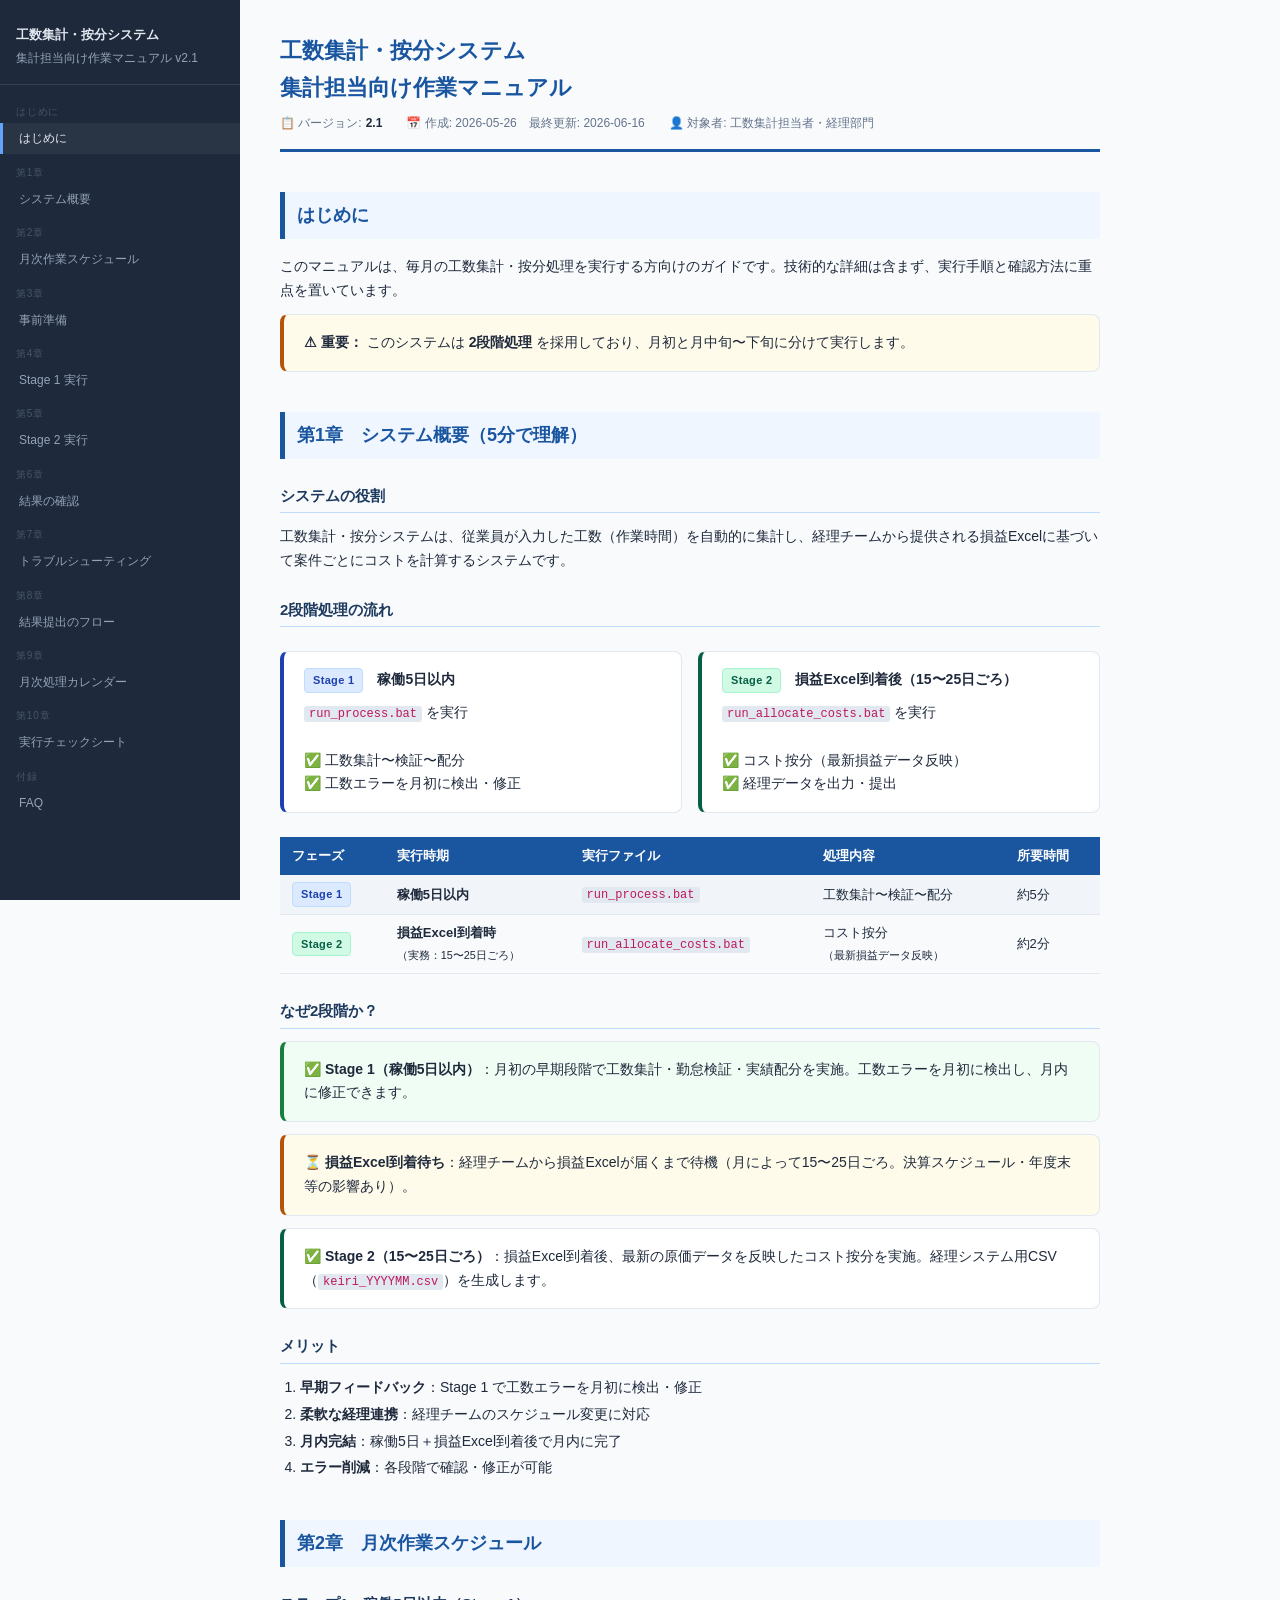
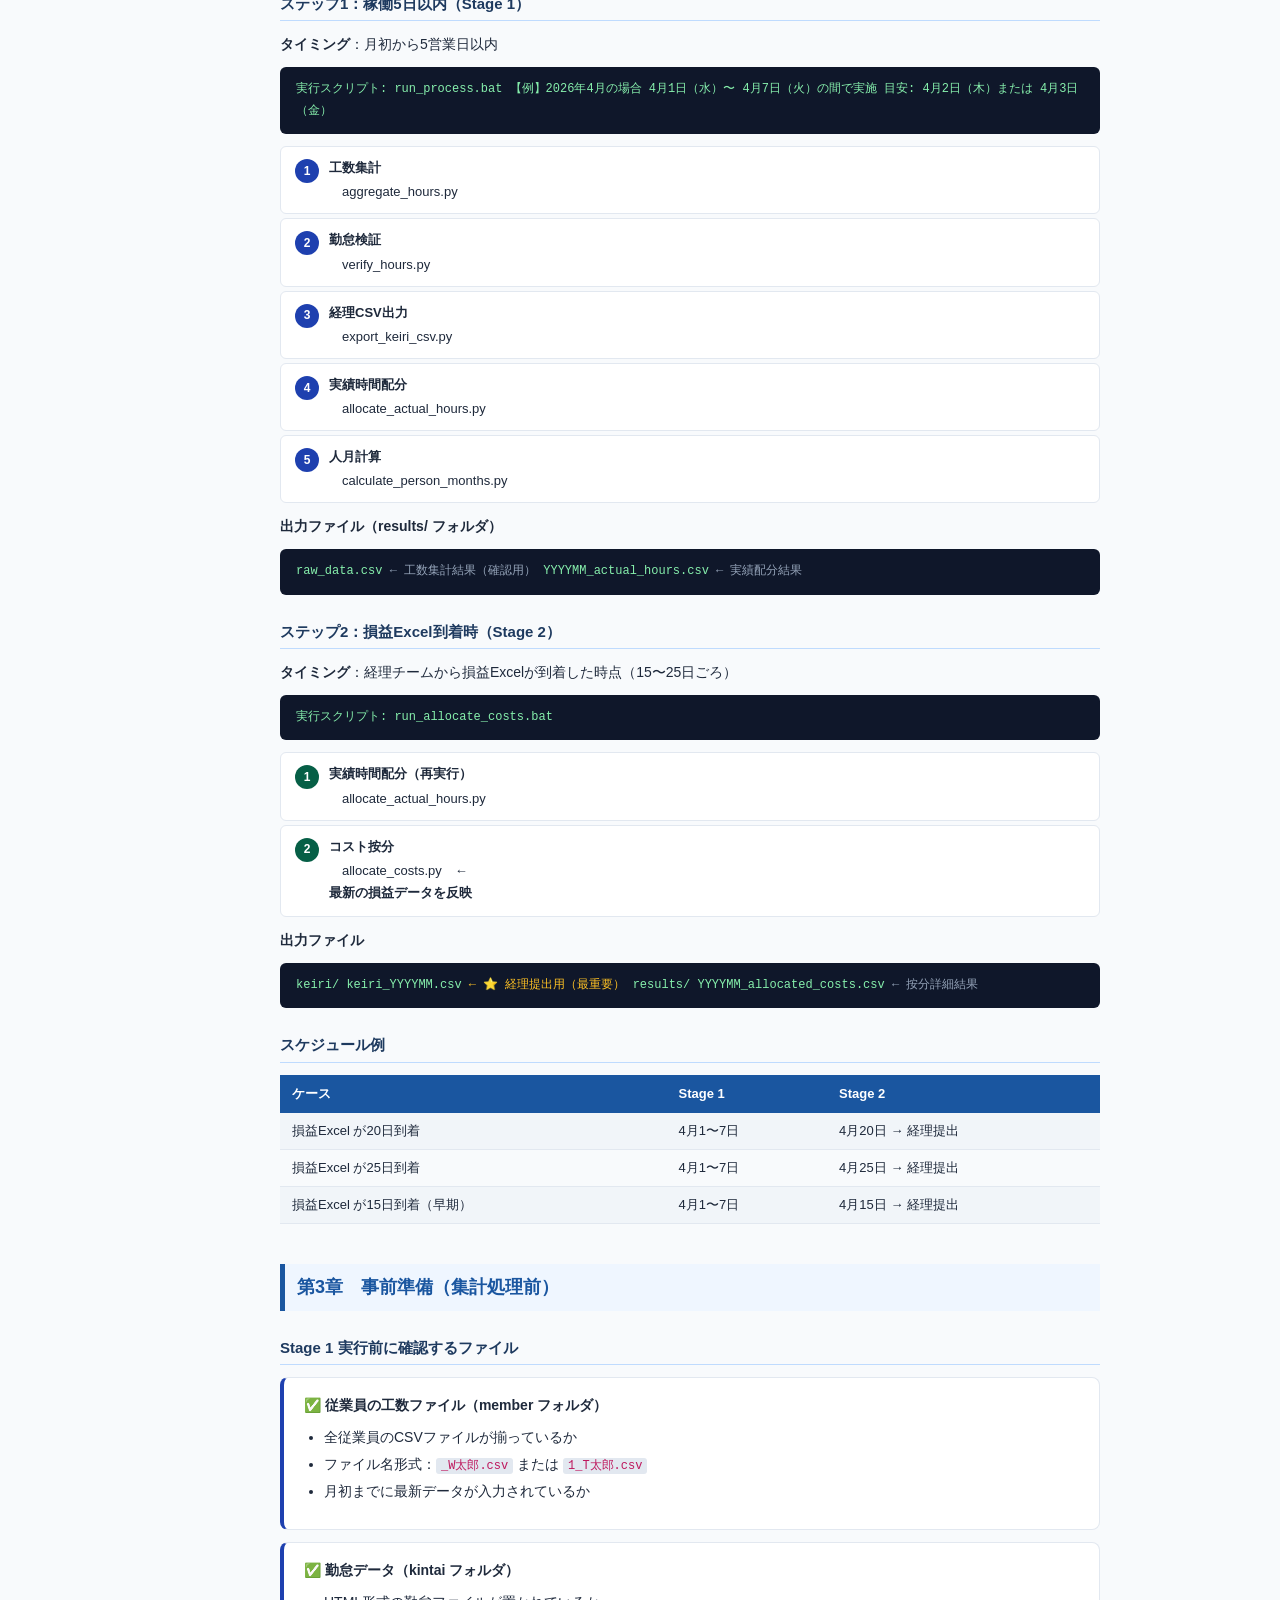
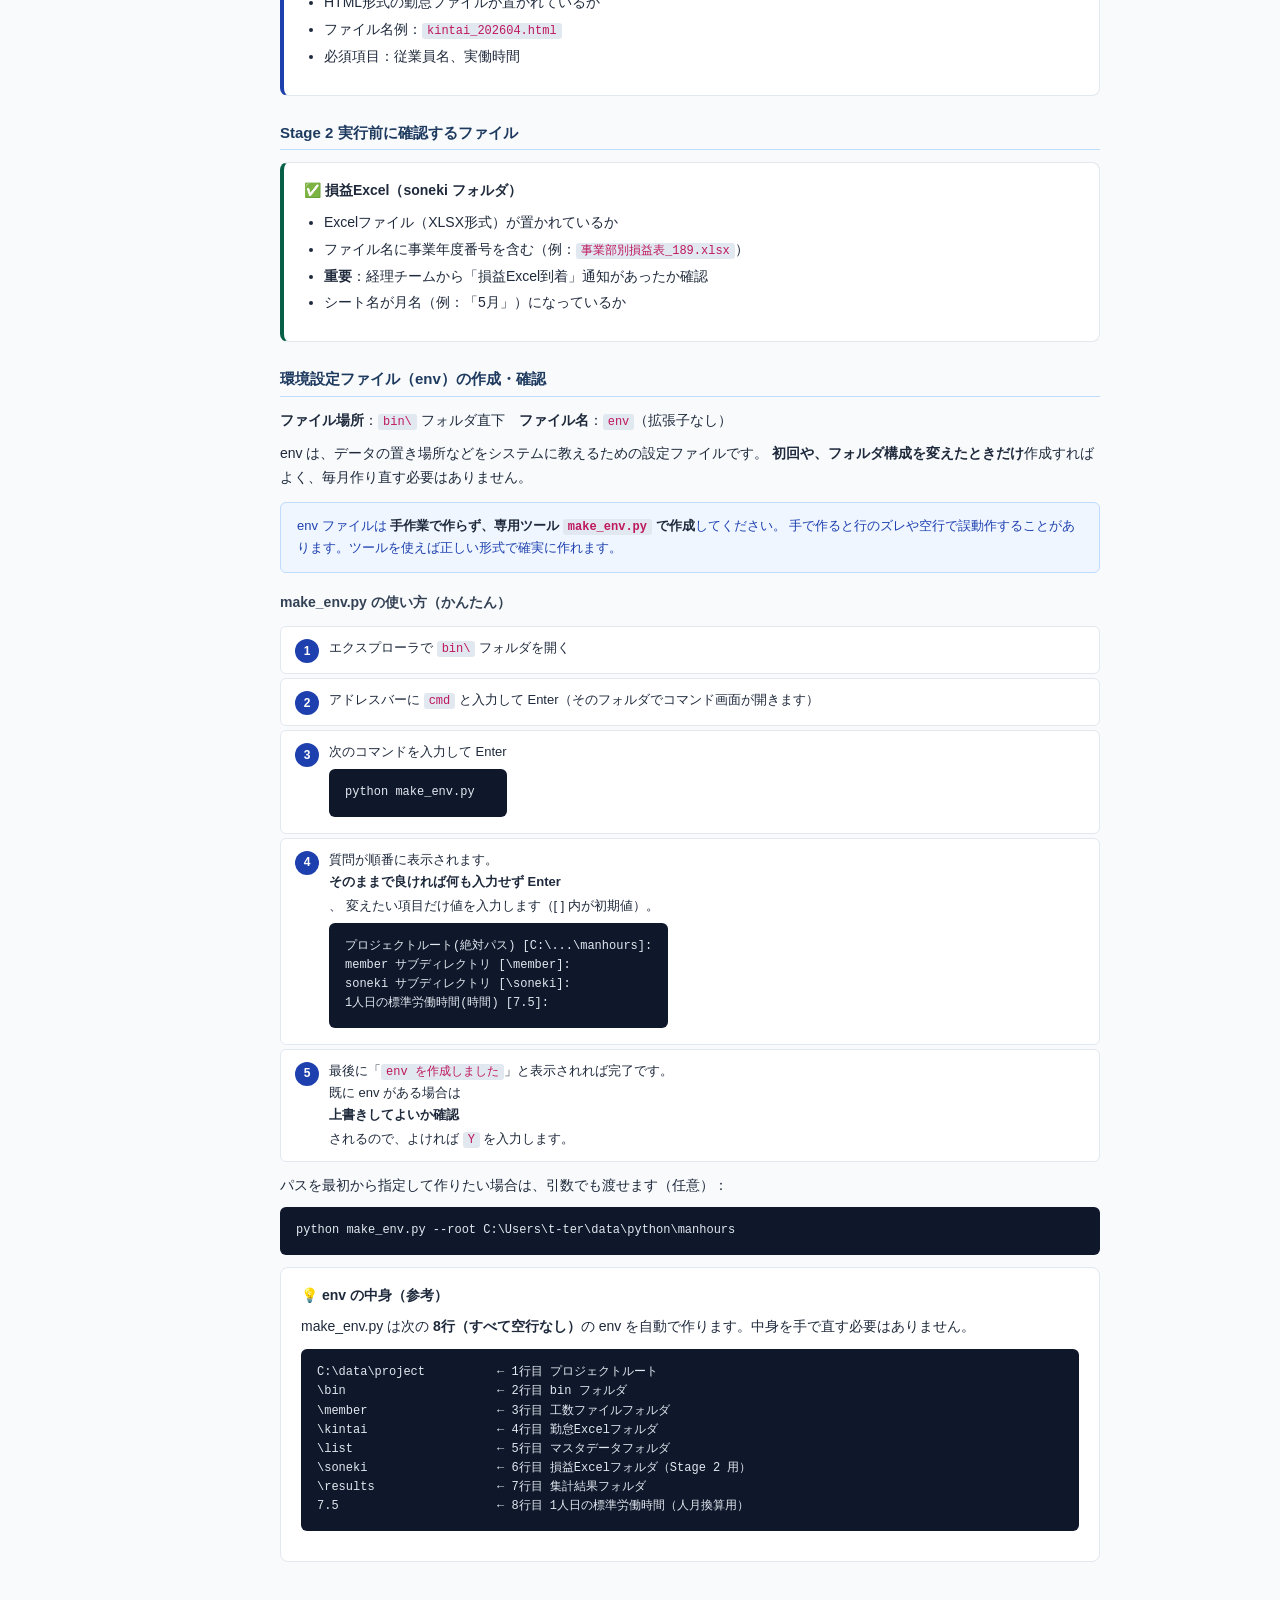
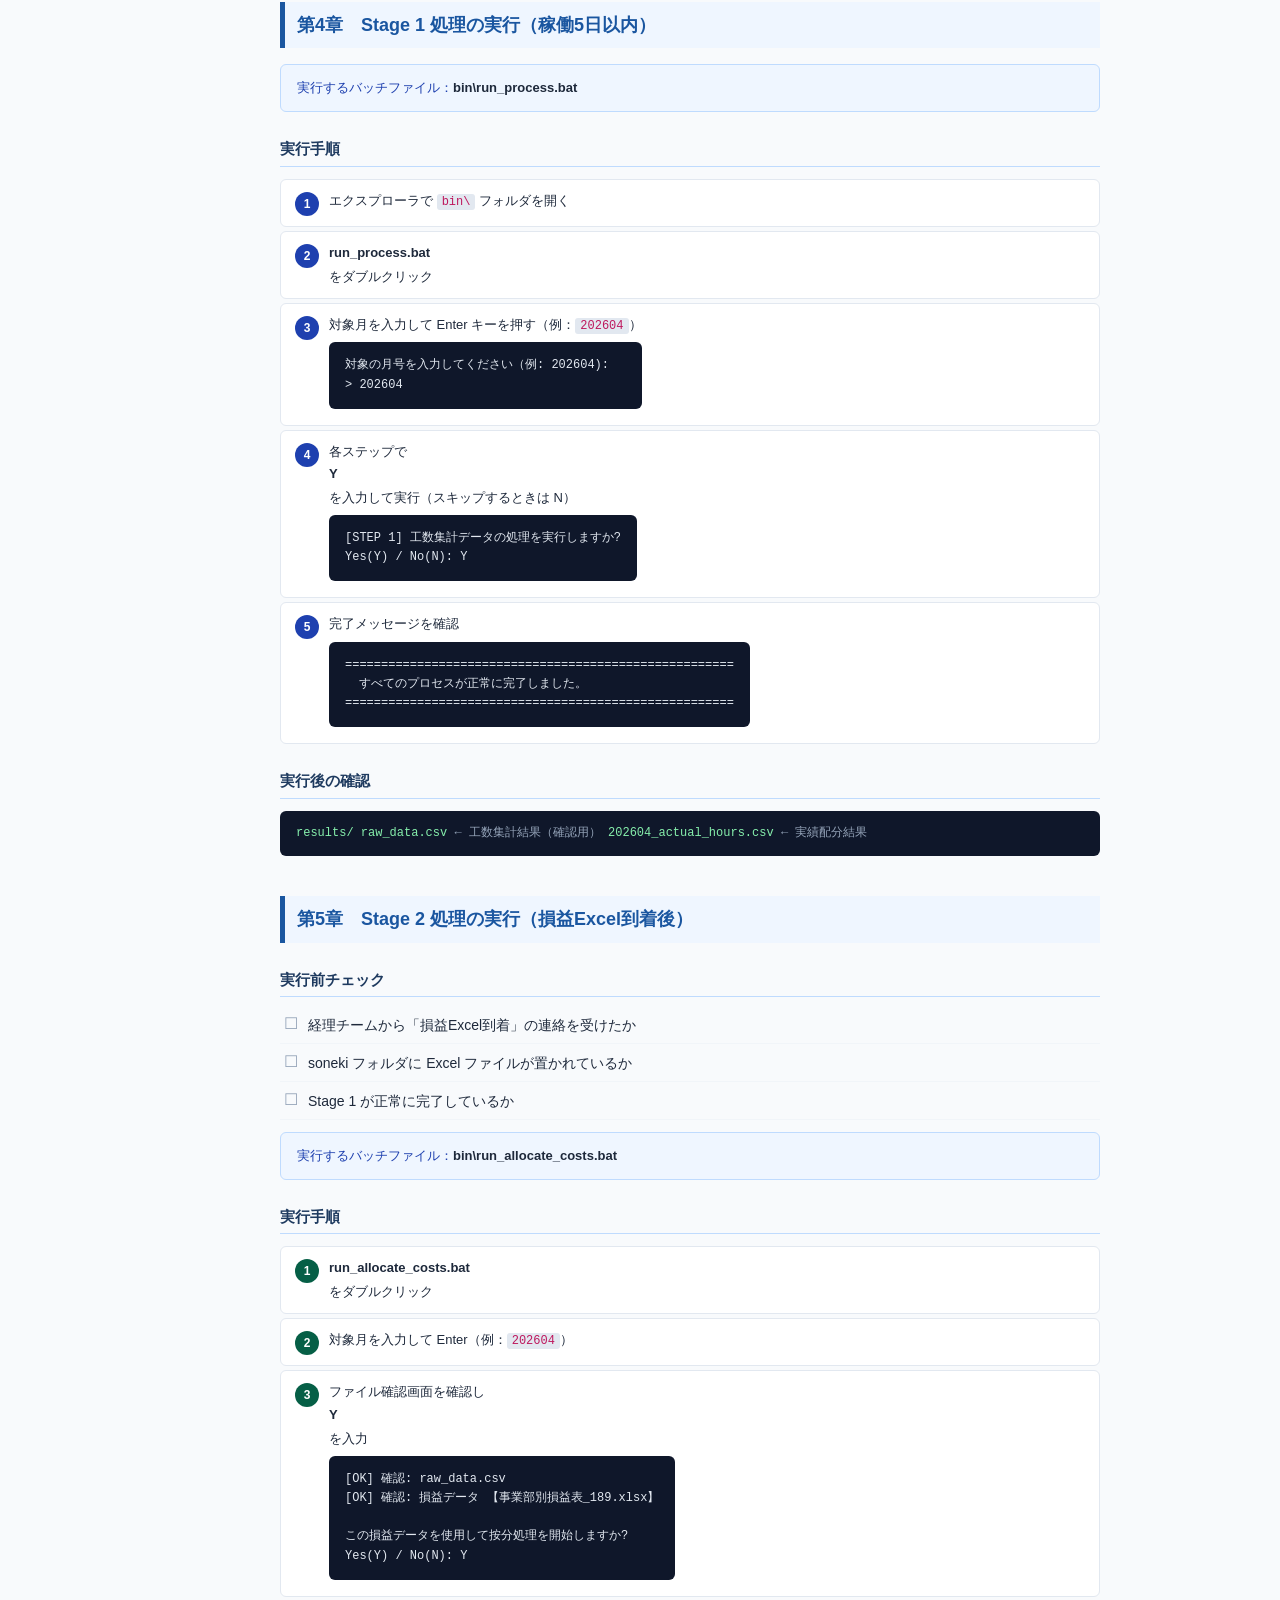
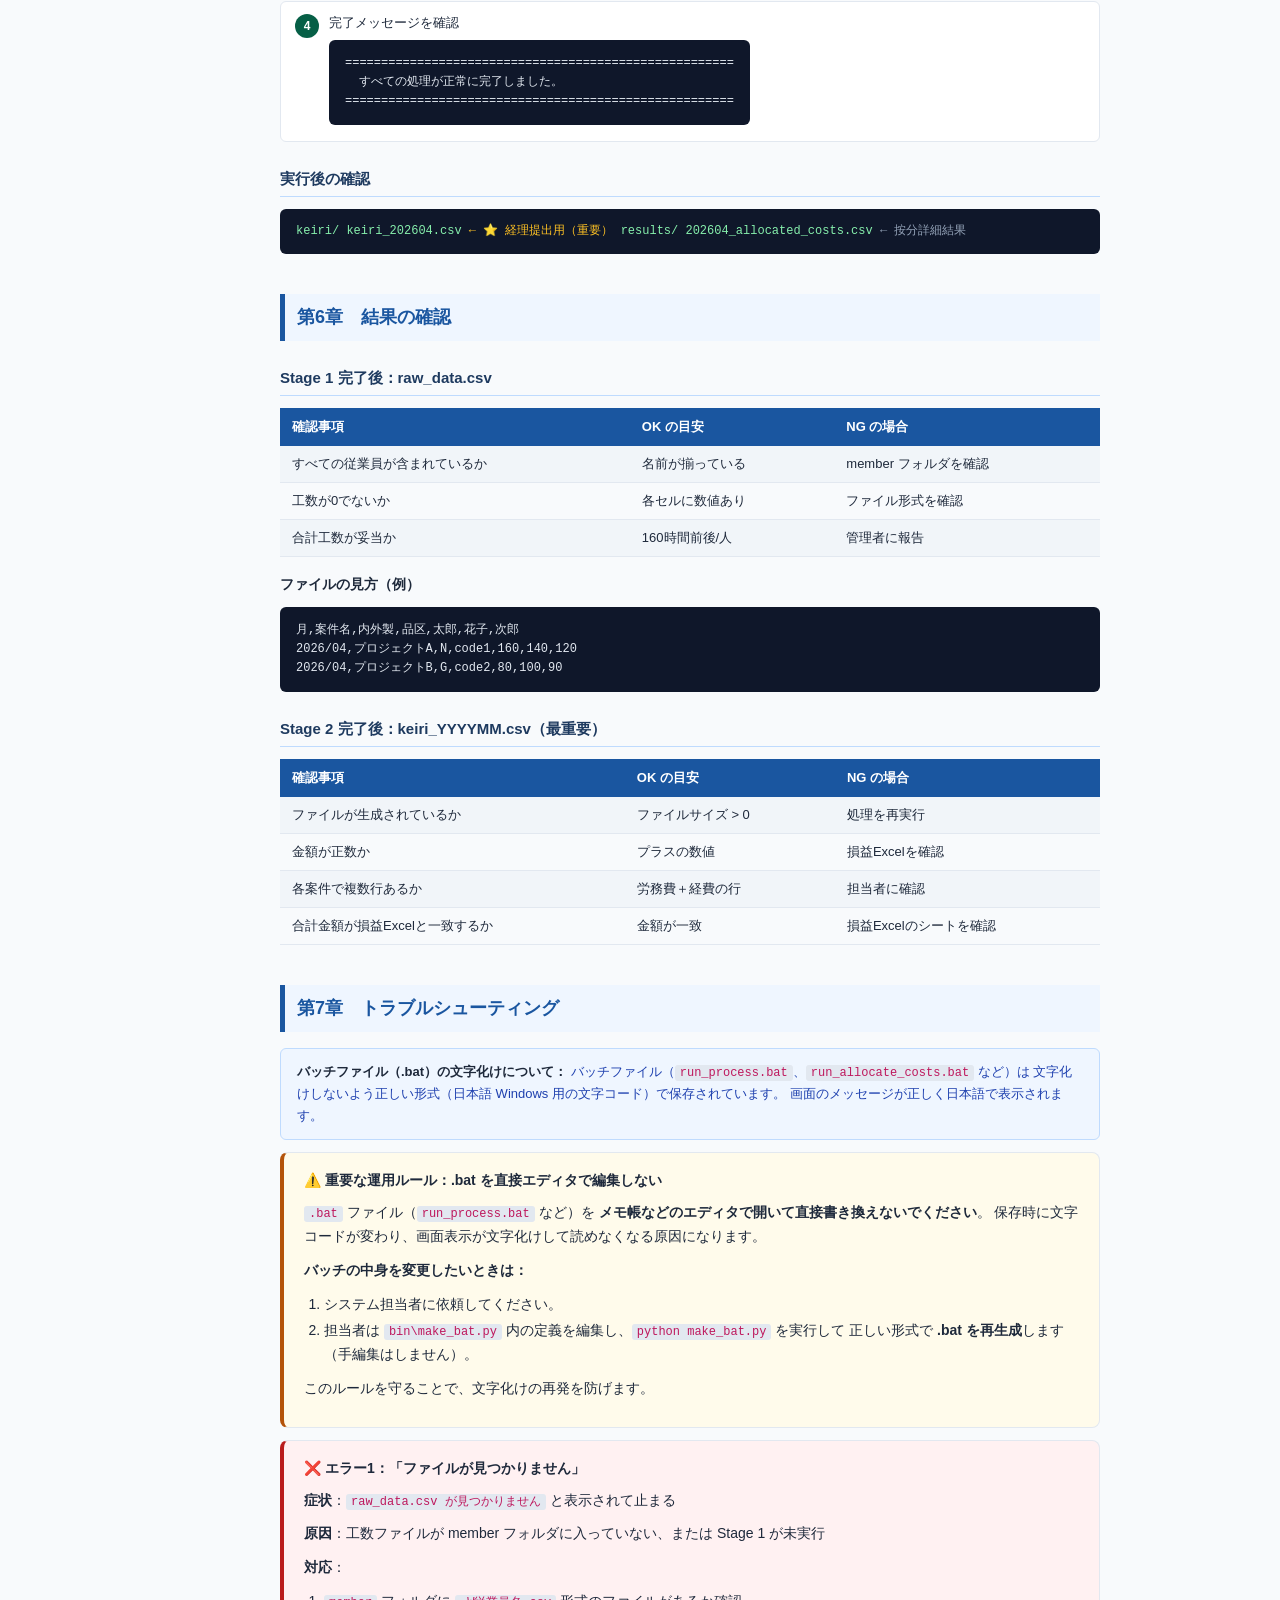
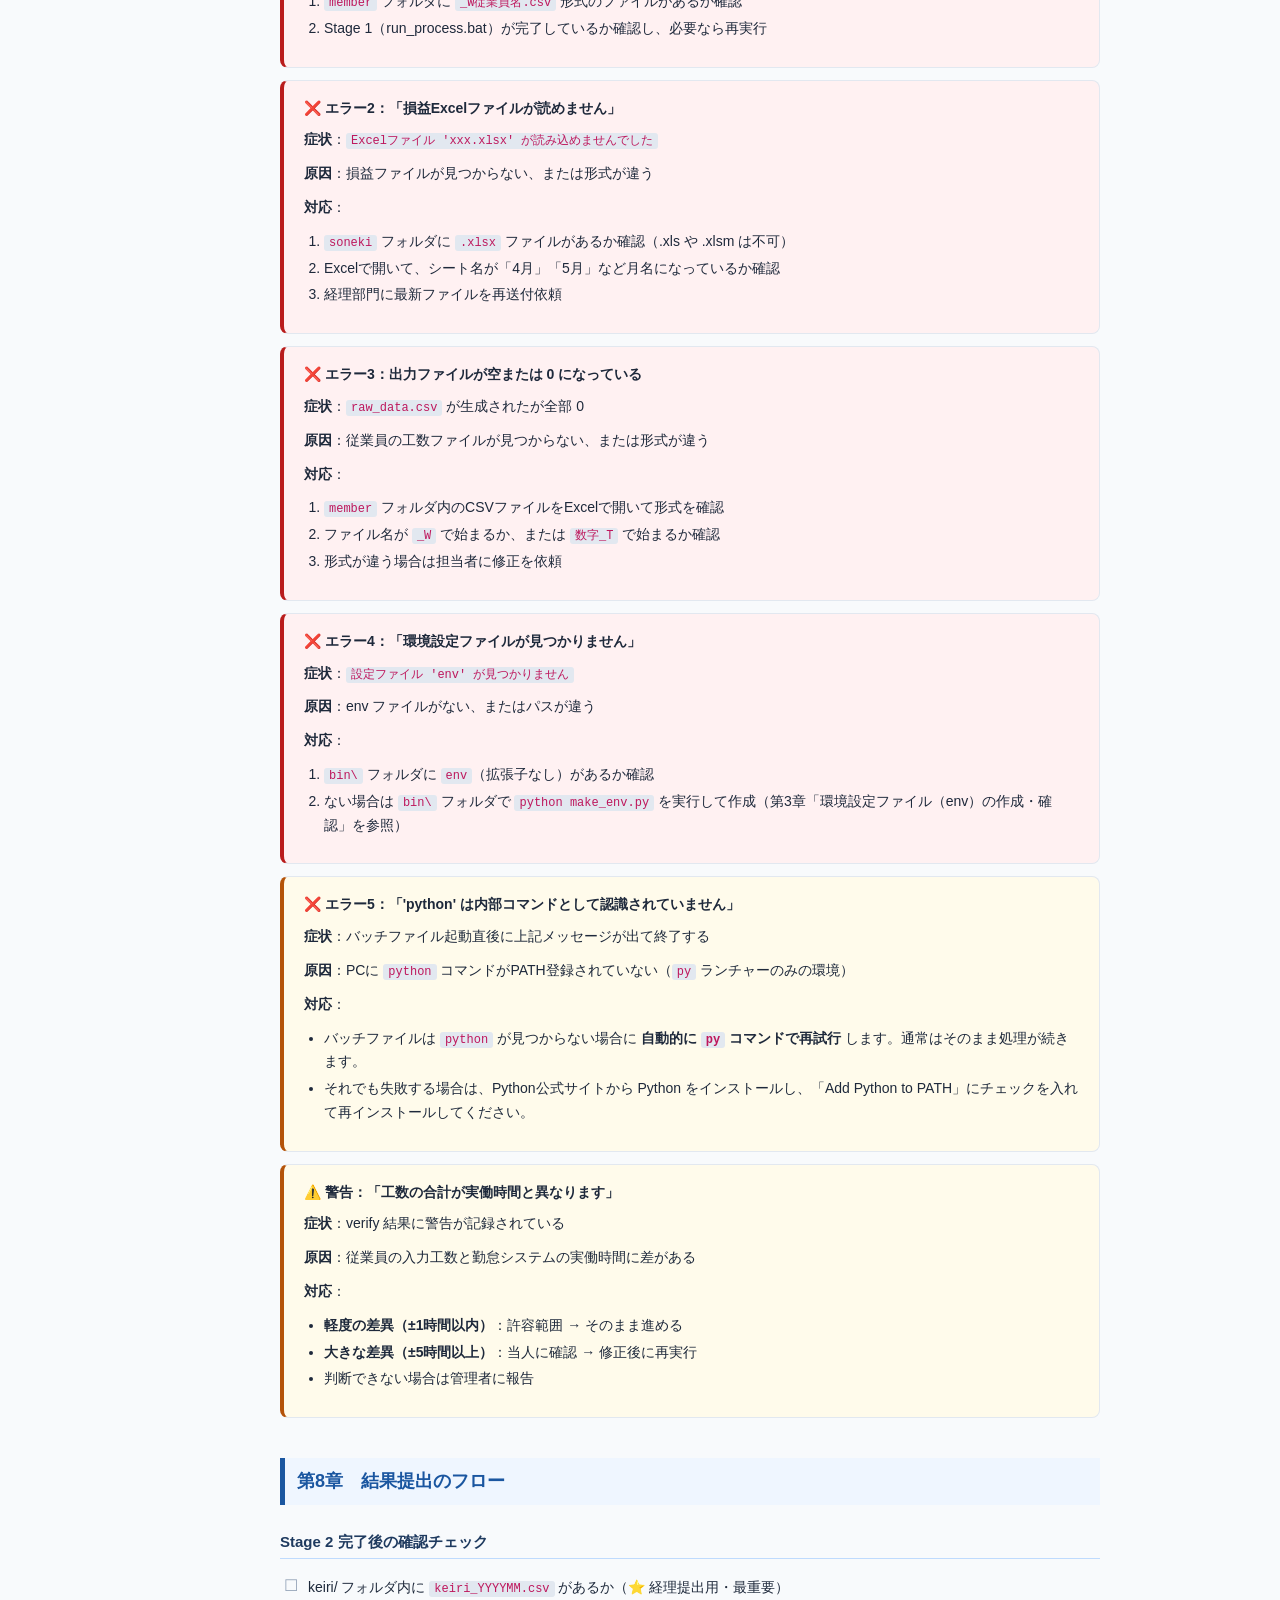
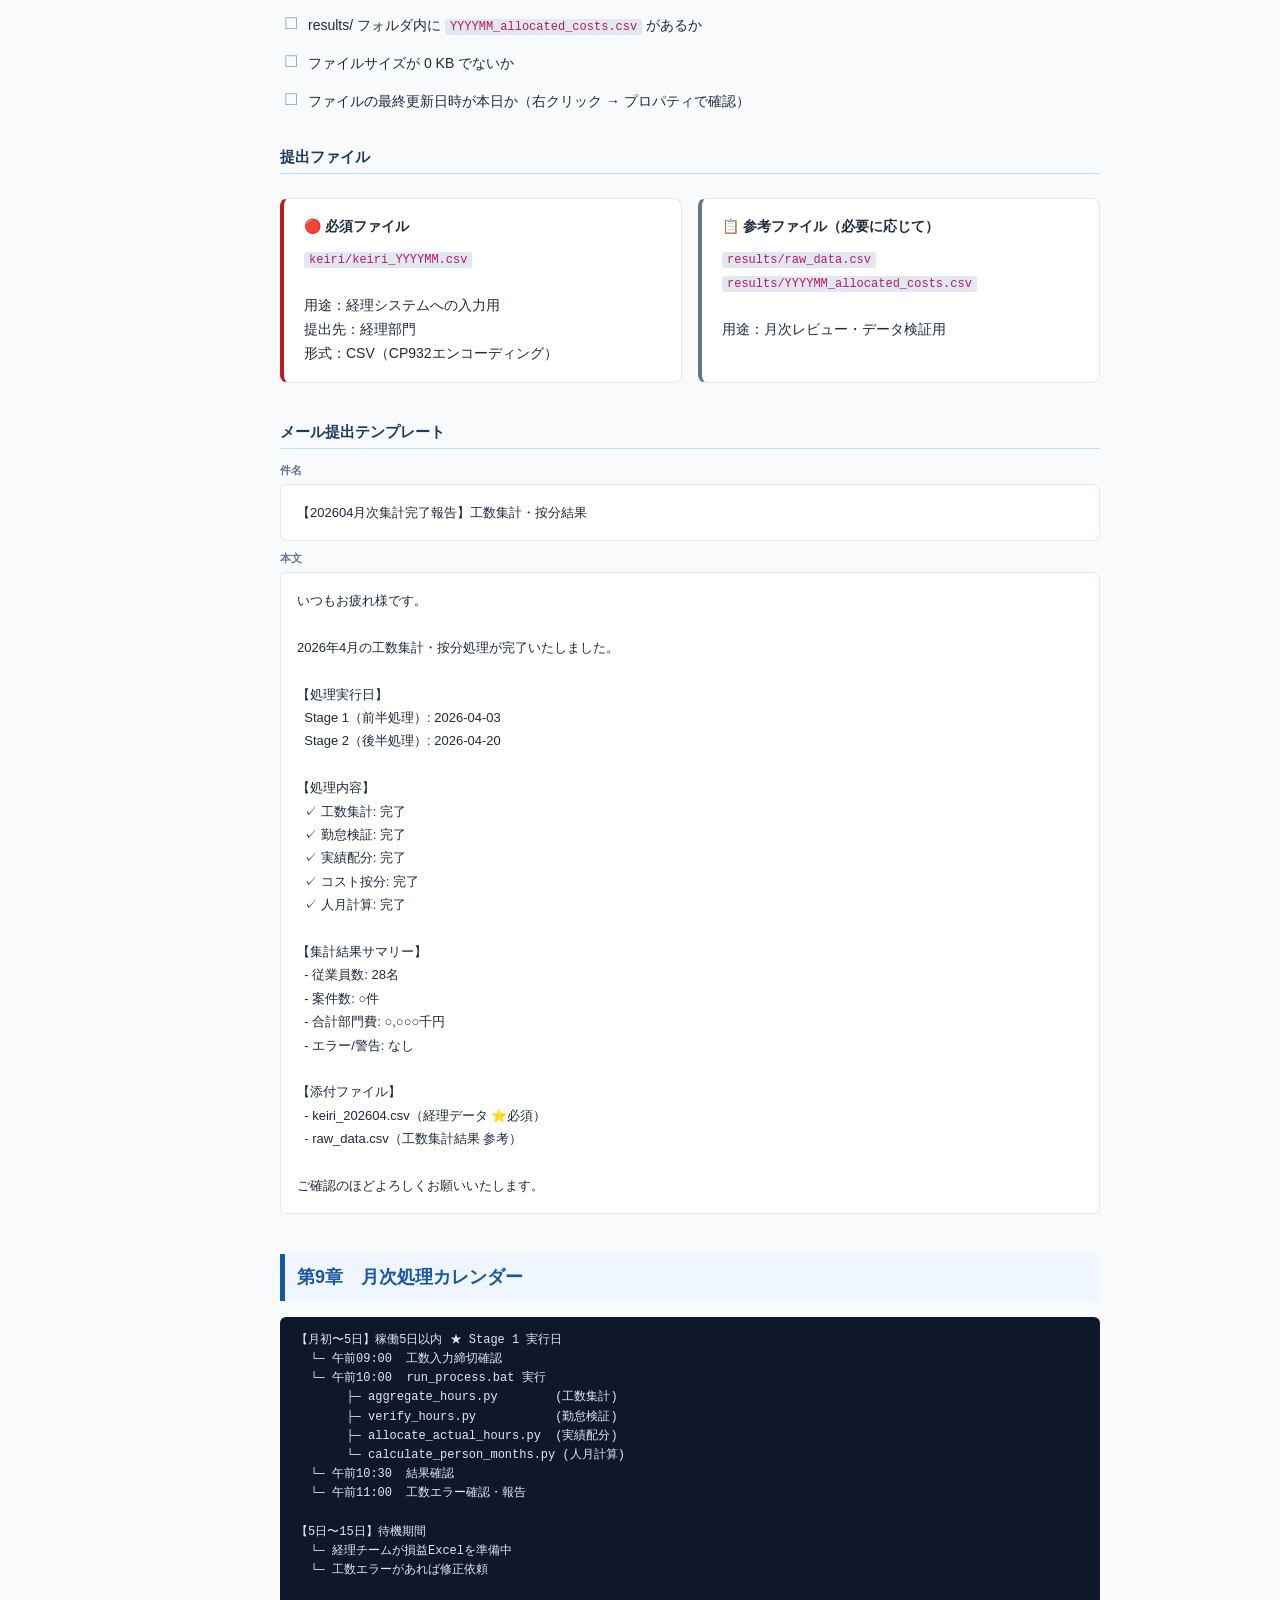
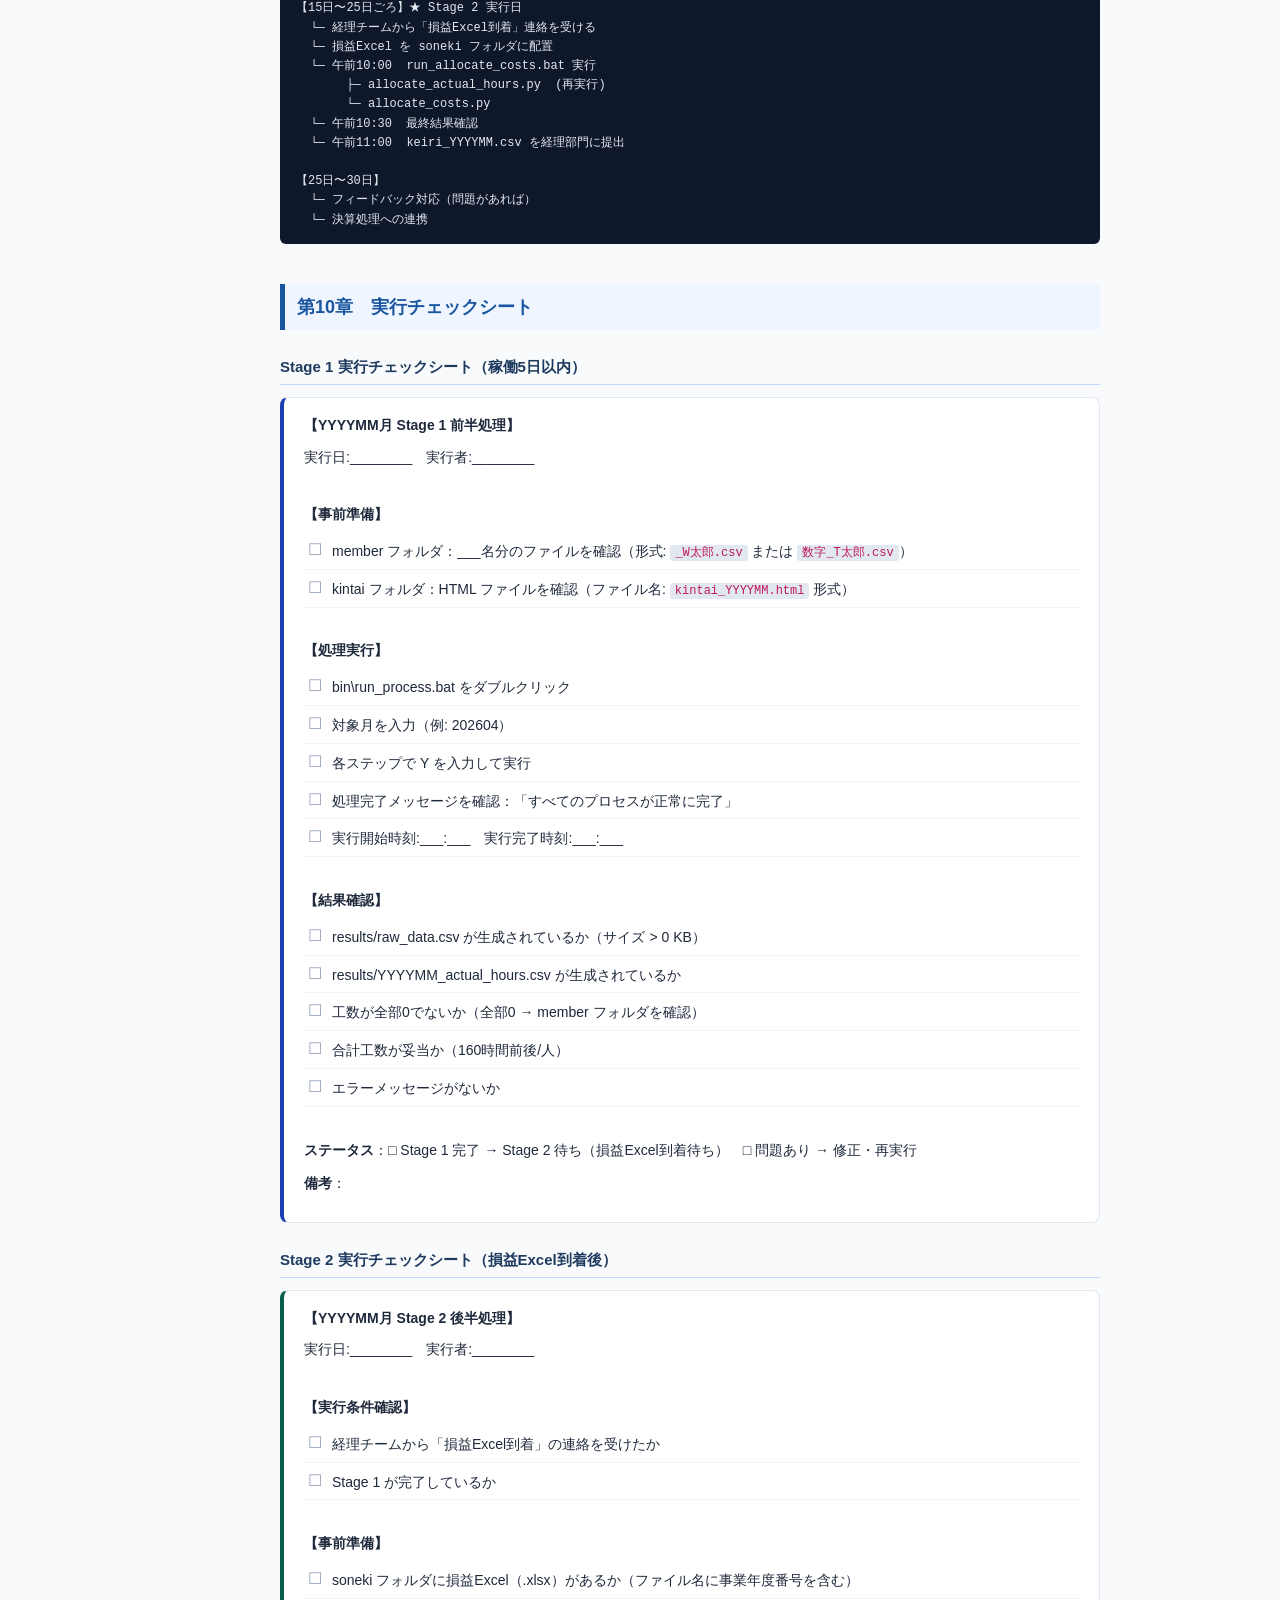
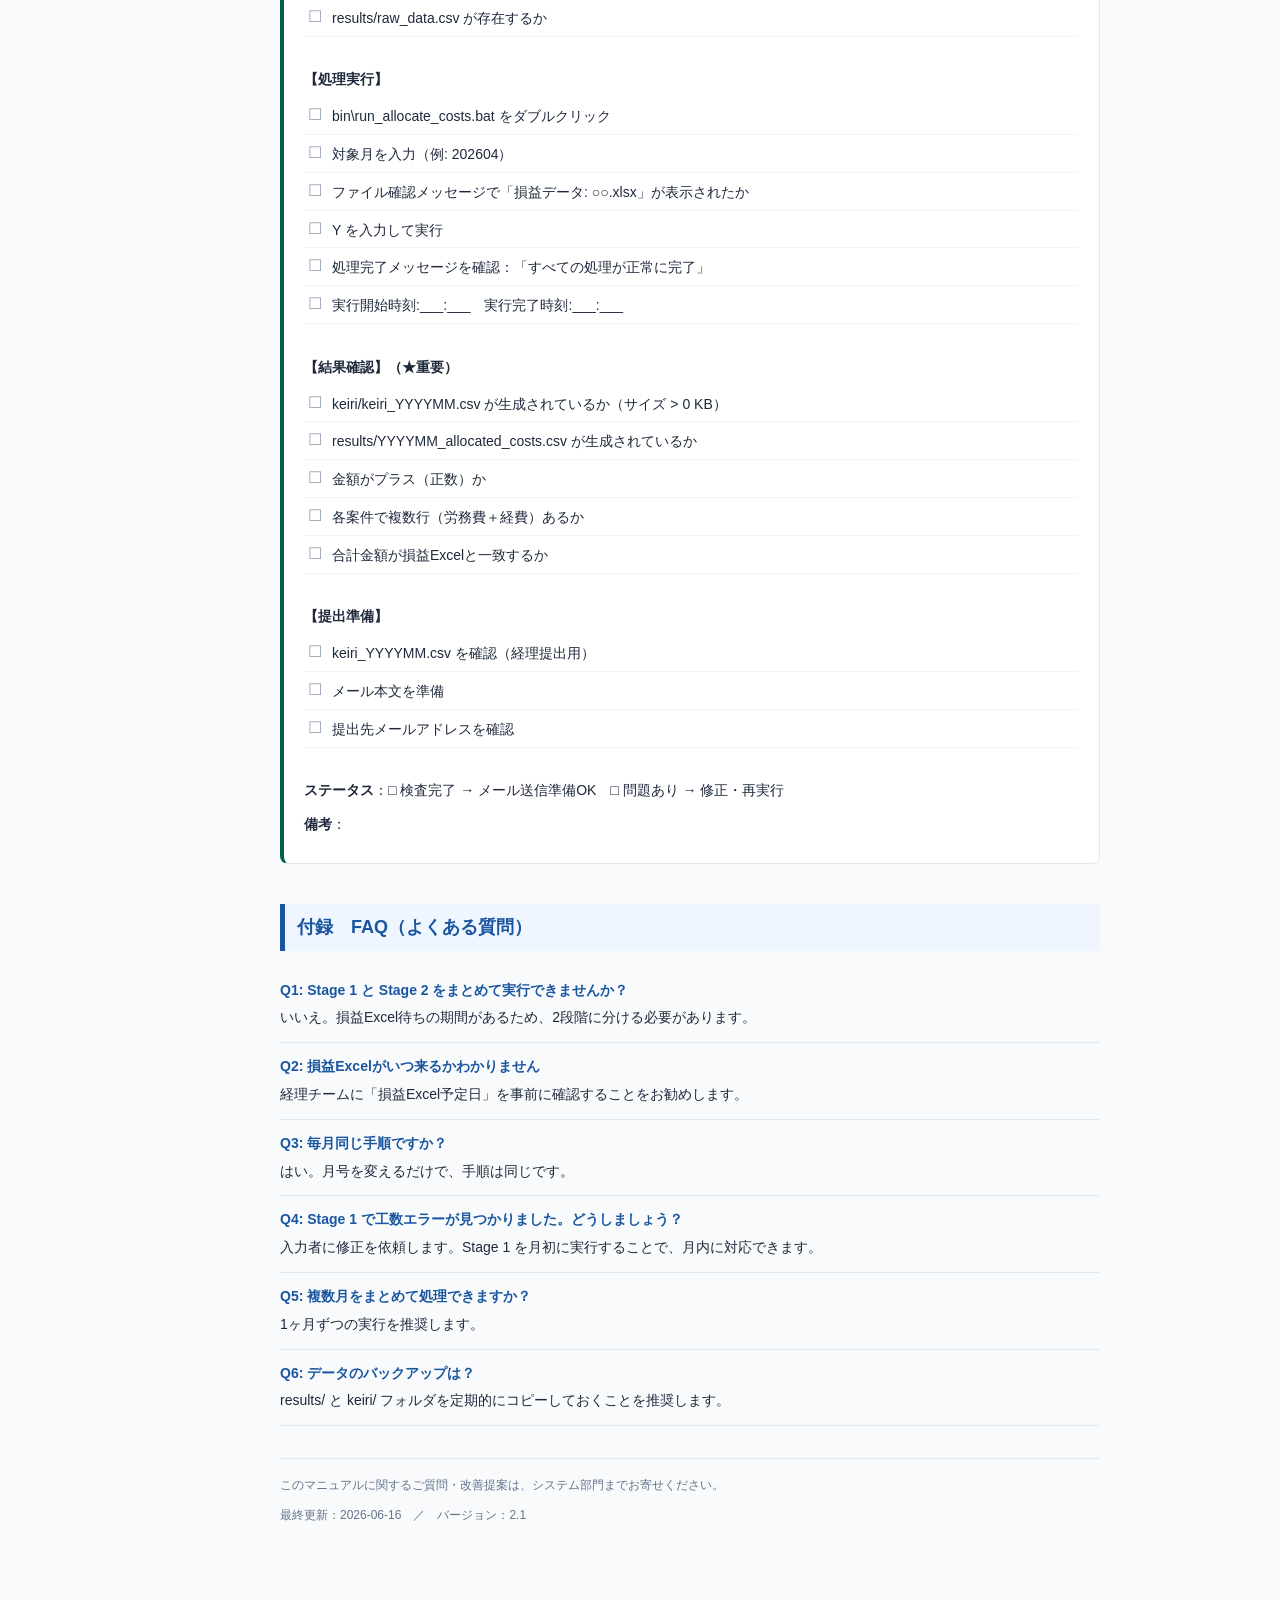
==== OPERATION_MANUAL.html @ 685f45f0 "工数集計・按分システム（コード・テスト・文書一式） 業務データ（社員氏名CSV・勤怠・経理・損益）を除いたコードのみの公開用初期コミット。 - bin/ 主要スクリプト、生成元統合済みmake_bat" ====
<!DOCTYPE html>
<html lang="ja">
<head>
<meta charset="UTF-8">
<meta name="viewport" content="width=device-width, initial-scale=1.0">
<title>工数集計・按分システム 集計担当向け作業マニュアル v2.1</title>
<style>
:root {
  --c-primary: #1a56a0;
  --c-accent:  #e85a00;
  --c-ok:      #15803d;
  --c-warn:    #b45309;
  --c-err:     #b91c1c;
  --c-stage1:  #1e40af;
  --c-stage2:  #065f46;
  --c-bg:      #f8fafc;
  --c-sidebar: #1e293b;
  --sidebar-w: 240px;
}
* { box-sizing: border-box; margin: 0; padding: 0; }
body {
  font-family: "Meiryo","Yu Gothic","ヒラギノ角ゴ ProN",sans-serif;
  font-size: 14px;
  line-height: 1.7;
  background: var(--c-bg);
  color: #1e293b;
}

/* ===== サイドバー ===== */
#sidebar {
  position: fixed;
  top: 0; left: 0;
  width: var(--sidebar-w);
  height: 100vh;
  background: var(--c-sidebar);
  color: #cbd5e1;
  overflow-y: auto;
  z-index: 100;
  padding: 16px 0 32px;
}
#sidebar .logo {
  padding: 8px 16px 16px;
  font-size: 12px;
  color: #94a3b8;
  border-bottom: 1px solid #334155;
  margin-bottom: 8px;
}
#sidebar .logo strong { display: block; color: #e2e8f0; font-size: 13px; margin-bottom: 2px; }
#sidebar nav a {
  display: block;
  padding: 5px 16px;
  color: #94a3b8;
  text-decoration: none;
  font-size: 12px;
  border-left: 3px solid transparent;
  transition: all .15s;
}
#sidebar nav a:hover, #sidebar nav a.active {
  color: #e2e8f0;
  border-left-color: #60a5fa;
  background: rgba(255,255,255,.05);
}
#sidebar nav .nav-chapter {
  padding: 10px 16px 3px;
  font-size: 10px;
  text-transform: uppercase;
  letter-spacing: .08em;
  color: #475569;
}

/* ===== メインコンテンツ ===== */
#main {
  margin-left: var(--sidebar-w);
  padding: 32px 40px 64px;
  max-width: 900px;
}

/* ===== ヘッダー ===== */
.doc-header {
  border-bottom: 3px solid var(--c-primary);
  padding-bottom: 16px;
  margin-bottom: 32px;
}
.doc-header h1 { font-size: 22px; color: var(--c-primary); margin-bottom: 6px; }
.doc-meta { display: flex; gap: 24px; font-size: 12px; color: #64748b; flex-wrap: wrap; }
.doc-meta span { display: flex; align-items: center; gap: 4px; }

/* ===== 見出し ===== */
h2 {
  font-size: 18px;
  color: var(--c-primary);
  border-left: 5px solid var(--c-primary);
  padding: 8px 12px;
  background: #eff6ff;
  margin: 40px 0 16px;
  scroll-margin-top: 16px;
}
h3 {
  font-size: 15px;
  color: #1e3a5f;
  border-bottom: 1px solid #bfdbfe;
  padding-bottom: 4px;
  margin: 24px 0 12px;
  scroll-margin-top: 16px;
}
h4 {
  font-size: 14px;
  color: #334155;
  margin: 18px 0 8px;
  scroll-margin-top: 16px;
}

/* ===== テキスト要素 ===== */
p { margin-bottom: 10px; }
ul, ol { margin: 8px 0 10px 20px; }
li { margin-bottom: 3px; }
strong { color: #1e293b; }
code {
  background: #e2e8f0;
  border-radius: 3px;
  padding: 1px 5px;
  font-family: "Consolas","Courier New",monospace;
  font-size: 12px;
  color: #be185d;
}

/* ===== コードブロック ===== */
pre {
  background: #0f172a;
  color: #e2e8f0;
  border-radius: 6px;
  padding: 14px 16px;
  overflow-x: auto;
  font-family: "Consolas","Courier New",monospace;
  font-size: 12px;
  line-height: 1.6;
  margin: 10px 0 14px;
}

/* ===== テーブル ===== */
table {
  width: 100%;
  border-collapse: collapse;
  margin: 12px 0 16px;
  font-size: 13px;
}
th {
  background: var(--c-primary);
  color: #fff;
  padding: 8px 12px;
  text-align: left;
  font-weight: 600;
}
td { padding: 7px 12px; border-bottom: 1px solid #e2e8f0; }
tr:nth-child(even) td { background: #f1f5f9; }

/* ===== バッジ ===== */
.badge {
  display: inline-block;
  border-radius: 4px;
  padding: 2px 8px;
  font-size: 11px;
  font-weight: 700;
  letter-spacing: .03em;
}
.badge-stage1 { background: #dbeafe; color: var(--c-stage1); border: 1px solid #bfdbfe; }
.badge-stage2 { background: #d1fae5; color: var(--c-stage2); border: 1px solid #a7f3d0; }

/* ===== カード ===== */
.card {
  border: 1px solid #e2e8f0;
  border-radius: 8px;
  padding: 16px 20px;
  margin: 12px 0;
  background: #fff;
}
.card.stage1 { border-left: 4px solid var(--c-stage1); }
.card.stage2 { border-left: 4px solid var(--c-stage2); }
.card.warn   { border-left: 4px solid var(--c-warn); background: #fffbeb; }
.card.err    { border-left: 4px solid var(--c-err);  background: #fff1f2; }
.card.ok     { border-left: 4px solid var(--c-ok);   background: #f0fdf4; }
.card-title  { font-weight: 700; margin-bottom: 8px; font-size: 14px; }

/* ===== チェックリスト ===== */
.checklist { list-style: none; margin: 8px 0; }
.checklist li {
  padding: 5px 0 5px 28px;
  position: relative;
  border-bottom: 1px solid #f1f5f9;
}
.checklist li::before {
  content: "☐";
  position: absolute;
  left: 4px;
  color: #94a3b8;
  font-size: 16px;
  line-height: 1.3;
}

/* ===== フロー ===== */
.flow { display: flex; flex-direction: column; gap: 4px; margin: 12px 0; }
.flow-item {
  display: flex;
  align-items: flex-start;
  gap: 10px;
  padding: 10px 14px;
  background: #fff;
  border: 1px solid #e2e8f0;
  border-radius: 6px;
  font-size: 13px;
}
.flow-item .step-num {
  background: var(--c-stage1);
  color: #fff;
  border-radius: 50%;
  width: 24px; height: 24px;
  display: flex; align-items: center; justify-content: center;
  font-size: 12px; font-weight: 700;
  flex-shrink: 0;
  margin-top: 2px;
}
.flow-item.s2 .step-num { background: var(--c-stage2); }
.flow-item strong { display: block; margin-bottom: 2px; }

/* ===== 2カラム ===== */
.two-col { display: grid; grid-template-columns: 1fr 1fr; gap: 16px; margin: 12px 0; }

/* ===== ファイル出力 ===== */
.file-output {
  background: #0f172a;
  color: #86efac;
  border-radius: 6px;
  padding: 12px 16px;
  font-family: "Consolas","Courier New",monospace;
  font-size: 12px;
  line-height: 1.8;
  margin: 8px 0;
}
.file-output .c { color: #94a3b8; }
.file-output .s { color: #fbbf24; }

/* ===== メールテンプレート ===== */
.mail-template {
  background: #fff;
  border: 1px solid #e2e8f0;
  border-radius: 6px;
  padding: 16px;
  font-size: 13px;
  white-space: pre-wrap;
  font-family: "Meiryo","Yu Gothic",sans-serif;
  line-height: 1.8;
}
.mail-label { font-size: 11px; color: #64748b; font-weight: 700; margin: 8px 0 4px; }

/* ===== アラート ===== */
.alert {
  border-radius: 6px;
  padding: 12px 16px;
  margin: 12px 0;
  font-size: 13px;
}
.alert-info { background: #eff6ff; border: 1px solid #bfdbfe; color: #1e40af; }

/* ===== FAQ ===== */
.faq-item { border-bottom: 1px solid #e2e8f0; padding: 12px 0; }
.faq-q { font-weight: 700; color: var(--c-primary); margin-bottom: 4px; }

/* ===== 印刷 ===== */
@media print {
  #sidebar { display: none; }
  #main { margin-left: 0; padding: 16px; }
  h2 { page-break-before: always; }
}

#sidebar::-webkit-scrollbar { width: 4px; }
#sidebar::-webkit-scrollbar-thumb { background: #475569; border-radius: 2px; }
</style>
</head>
<body>

<div id="sidebar">
  <div class="logo">
    <strong>工数集計・按分システム</strong>
    集計担当向け作業マニュアル v2.1
  </div>
  <nav>
    <div class="nav-chapter">はじめに</div>
    <a href="#intro">はじめに</a>
    <div class="nav-chapter">第1章</div>
    <a href="#ch1">システム概要</a>
    <div class="nav-chapter">第2章</div>
    <a href="#ch2">月次作業スケジュール</a>
    <div class="nav-chapter">第3章</div>
    <a href="#ch3">事前準備</a>
    <div class="nav-chapter">第4章</div>
    <a href="#ch4">Stage 1 実行</a>
    <div class="nav-chapter">第5章</div>
    <a href="#ch5">Stage 2 実行</a>
    <div class="nav-chapter">第6章</div>
    <a href="#ch6">結果の確認</a>
    <div class="nav-chapter">第7章</div>
    <a href="#ch7">トラブルシューティング</a>
    <div class="nav-chapter">第8章</div>
    <a href="#ch8">結果提出のフロー</a>
    <div class="nav-chapter">第9章</div>
    <a href="#ch9">月次処理カレンダー</a>
    <div class="nav-chapter">第10章</div>
    <a href="#ch10">実行チェックシート</a>
    <div class="nav-chapter">付録</div>
    <a href="#faq">FAQ</a>
  </nav>
</div>

<div id="main">

<div class="doc-header">
  <h1>工数集計・按分システム<br>集計担当向け作業マニュアル</h1>
  <div class="doc-meta">
    <span>📋 バージョン: <strong>2.1</strong></span>
    <span>📅 作成: 2026-05-26　最終更新: 2026-06-16</span>
    <span>👤 対象者: 工数集計担当者・経理部門</span>
  </div>
</div>

<section id="intro">
<h2>はじめに</h2>
<p>このマニュアルは、毎月の工数集計・按分処理を実行する方向けのガイドです。技術的な詳細は含まず、実行手順と確認方法に重点を置いています。</p>
<div class="card warn">
  <strong>⚠ 重要：</strong> このシステムは <strong>2段階処理</strong> を採用しており、月初と月中旬〜下旬に分けて実行します。
</div>
</section>

<section id="ch1">
<h2>第1章　システム概要（5分で理解）</h2>

<h3>システムの役割</h3>
<p>工数集計・按分システムは、従業員が入力した工数（作業時間）を自動的に集計し、経理チームから提供される損益Excelに基づいて案件ごとにコストを計算するシステムです。</p>

<h3>2段階処理の流れ</h3>
<div class="two-col">
  <div class="card stage1">
    <div class="card-title"><span class="badge badge-stage1">Stage 1</span>　稼働5日以内</div>
    <code>run_process.bat</code> を実行<br><br>
    ✅ 工数集計〜検証〜配分<br>
    ✅ 工数エラーを月初に検出・修正
  </div>
  <div class="card stage2">
    <div class="card-title"><span class="badge badge-stage2">Stage 2</span>　損益Excel到着後（15〜25日ごろ）</div>
    <code>run_allocate_costs.bat</code> を実行<br><br>
    ✅ コスト按分（最新損益データ反映）<br>
    ✅ 経理データを出力・提出
  </div>
</div>

<table>
  <tr><th>フェーズ</th><th>実行時期</th><th>実行ファイル</th><th>処理内容</th><th>所要時間</th></tr>
  <tr>
    <td><span class="badge badge-stage1">Stage 1</span></td>
    <td><strong>稼働5日以内</strong></td>
    <td><code>run_process.bat</code></td>
    <td>工数集計〜検証〜配分</td>
    <td>約5分</td>
  </tr>
  <tr>
    <td><span class="badge badge-stage2">Stage 2</span></td>
    <td><strong>損益Excel到着時</strong><br><small>（実務：15〜25日ごろ）</small></td>
    <td><code>run_allocate_costs.bat</code></td>
    <td>コスト按分<br><small>（最新損益データ反映）</small></td>
    <td>約2分</td>
  </tr>
</table>

<h3>なぜ2段階か？</h3>
<div class="card ok">
  <strong>✅ Stage 1（稼働5日以内）</strong>：月初の早期段階で工数集計・勤怠検証・実績配分を実施。工数エラーを月初に検出し、月内に修正できます。
</div>
<div class="card warn">
  <strong>⏳ 損益Excel到着待ち</strong>：経理チームから損益Excelが届くまで待機（月によって15〜25日ごろ。決算スケジュール・年度末等の影響あり）。
</div>
<div class="card stage2">
  <strong>✅ Stage 2（15〜25日ごろ）</strong>：損益Excel到着後、最新の原価データを反映したコスト按分を実施。経理システム用CSV（<code>keiri_YYYYMM.csv</code>）を生成します。
</div>

<h3>メリット</h3>
<ol>
  <li><strong>早期フィードバック</strong>：Stage 1 で工数エラーを月初に検出・修正</li>
  <li><strong>柔軟な経理連携</strong>：経理チームのスケジュール変更に対応</li>
  <li><strong>月内完結</strong>：稼働5日＋損益Excel到着後で月内に完了</li>
  <li><strong>エラー削減</strong>：各段階で確認・修正が可能</li>
</ol>
</section>

<section id="ch2">
<h2>第2章　月次作業スケジュール</h2>

<h3>ステップ1：稼働5日以内（Stage 1）</h3>
<p><strong>タイミング</strong>：月初から5営業日以内</p>
<div class="file-output">実行スクリプト: run_process.bat

【例】2026年4月の場合
  4月1日（水）〜 4月7日（火）の間で実施
  目安: 4月2日（木）または 4月3日（金）</div>

<div class="flow">
  <div class="flow-item"><div class="step-num">1</div><div><strong>工数集計</strong>　aggregate_hours.py</div></div>
  <div class="flow-item"><div class="step-num">2</div><div><strong>勤怠検証</strong>　verify_hours.py</div></div>
  <div class="flow-item"><div class="step-num">3</div><div><strong>経理CSV出力</strong>　export_keiri_csv.py</div></div>
  <div class="flow-item"><div class="step-num">4</div><div><strong>実績時間配分</strong>　allocate_actual_hours.py</div></div>
  <div class="flow-item"><div class="step-num">5</div><div><strong>人月計算</strong>　calculate_person_months.py</div></div>
</div>

<p><strong>出力ファイル（results/ フォルダ）</strong></p>
<div class="file-output">raw_data.csv              <span class="c">← 工数集計結果（確認用）</span>
YYYYMM_actual_hours.csv   <span class="c">← 実績配分結果</span></div>

<h3>ステップ2：損益Excel到着時（Stage 2）</h3>
<p><strong>タイミング</strong>：経理チームから損益Excelが到着した時点（15〜25日ごろ）</p>
<div class="file-output">実行スクリプト: run_allocate_costs.bat</div>

<div class="flow">
  <div class="flow-item s2"><div class="step-num">1</div><div><strong>実績時間配分（再実行）</strong>　allocate_actual_hours.py</div></div>
  <div class="flow-item s2"><div class="step-num">2</div><div><strong>コスト按分</strong>　allocate_costs.py　← <strong>最新の損益データを反映</strong></div></div>
</div>

<p><strong>出力ファイル</strong></p>
<div class="file-output">keiri/
  keiri_YYYYMM.csv           <span class="s">← ⭐ 経理提出用（最重要）</span>
results/
  YYYYMM_allocated_costs.csv <span class="c">← 按分詳細結果</span></div>

<h3>スケジュール例</h3>
<table>
  <tr><th>ケース</th><th>Stage 1</th><th>Stage 2</th></tr>
  <tr><td>損益Excel が20日到着</td><td>4月1〜7日</td><td>4月20日 → 経理提出</td></tr>
  <tr><td>損益Excel が25日到着</td><td>4月1〜7日</td><td>4月25日 → 経理提出</td></tr>
  <tr><td>損益Excel が15日到着（早期）</td><td>4月1〜7日</td><td>4月15日 → 経理提出</td></tr>
</table>
</section>

<section id="ch3">
<h2>第3章　事前準備（集計処理前）</h2>

<h3>Stage 1 実行前に確認するファイル</h3>
<div class="card stage1">
  <div class="card-title">✅ 従業員の工数ファイル（member フォルダ）</div>
  <ul>
    <li>全従業員のCSVファイルが揃っているか</li>
    <li>ファイル名形式：<code>_W太郎.csv</code> または <code>1_T太郎.csv</code></li>
    <li>月初までに最新データが入力されているか</li>
  </ul>
</div>
<div class="card stage1">
  <div class="card-title">✅ 勤怠データ（kintai フォルダ）</div>
  <ul>
    <li>HTML形式の勤怠ファイルが置かれているか</li>
    <li>ファイル名例：<code>kintai_202604.html</code></li>
    <li>必須項目：従業員名、実働時間</li>
  </ul>
</div>

<h3>Stage 2 実行前に確認するファイル</h3>
<div class="card stage2">
  <div class="card-title">✅ 損益Excel（soneki フォルダ）</div>
  <ul>
    <li>Excelファイル（XLSX形式）が置かれているか</li>
    <li>ファイル名に事業年度番号を含む（例：<code>事業部別損益表_189.xlsx</code>）</li>
    <li><strong>重要</strong>：経理チームから「損益Excel到着」通知があったか確認</li>
    <li>シート名が月名（例：「5月」）になっているか</li>
  </ul>
</div>

<h3>環境設定ファイル（env）の作成・確認</h3>
<p><strong>ファイル場所</strong>：<code>bin\</code> フォルダ直下　<strong>ファイル名</strong>：<code>env</code>（拡張子なし）</p>
<p>
  env は、データの置き場所などをシステムに教えるための設定ファイルです。
  <strong>初回や、フォルダ構成を変えたときだけ</strong>作成すればよく、毎月作り直す必要はありません。
</p>

<div class="alert alert-info">
  env ファイルは <strong>手作業で作らず、専用ツール <code>make_env.py</code> で作成</strong>してください。
  手で作ると行のズレや空行で誤動作することがあります。ツールを使えば正しい形式で確実に作れます。
</div>

<h4>make_env.py の使い方（かんたん）</h4>
<div class="flow">
  <div class="flow-item"><div class="step-num">1</div><div>エクスプローラで <code>bin\</code> フォルダを開く</div></div>
  <div class="flow-item"><div class="step-num">2</div><div>
    アドレスバーに <code>cmd</code> と入力して Enter（そのフォルダでコマンド画面が開きます）
  </div></div>
  <div class="flow-item"><div class="step-num">3</div><div>
    次のコマンドを入力して Enter<br>
    <pre style="margin:6px 0">python make_env.py</pre>
  </div></div>
  <div class="flow-item"><div class="step-num">4</div><div>
    質問が順番に表示されます。<strong>そのままで良ければ何も入力せず Enter</strong>、
    変えたい項目だけ値を入力します（[ ] 内が初期値）。<br>
    <pre style="margin:6px 0">プロジェクトルート(絶対パス) [C:\...\manhours]:
member サブディレクトリ [\member]:
soneki サブディレクトリ [\soneki]:
1人日の標準労働時間(時間) [7.5]:</pre>
  </div></div>
  <div class="flow-item"><div class="step-num">5</div><div>
    最後に「<code>env を作成しました</code>」と表示されれば完了です。<br>
    既に env がある場合は<strong>上書きしてよいか確認</strong>されるので、よければ <code>Y</code> を入力します。
  </div></div>
</div>

<p>パスを最初から指定して作りたい場合は、引数でも渡せます（任意）：</p>
<pre style="margin:6px 0">python make_env.py --root C:\Users\t-ter\data\python\manhours</pre>

<div class="card">
  <div class="card-title">💡 env の中身（参考）</div>
  <p>make_env.py は次の <strong>8行（すべて空行なし）</strong>の env を自動で作ります。中身を手で直す必要はありません。</p>
  <pre>C:\data\project          ← 1行目 プロジェクトルート
\bin                     ← 2行目 bin フォルダ
\member                  ← 3行目 工数ファイルフォルダ
\kintai                  ← 4行目 勤怠Excelフォルダ
\list                    ← 5行目 マスタデータフォルダ
\soneki                  ← 6行目 損益Excelフォルダ（Stage 2 用）
\results                 ← 7行目 集計結果フォルダ
7.5                      ← 8行目 1人日の標準労働時間（人月換算用）</pre>
</div>
</section>

<section id="ch4">
<h2>第4章　Stage 1 処理の実行（稼働5日以内）</h2>

<div class="alert alert-info">実行するバッチファイル：<strong>bin\run_process.bat</strong></div>

<h3>実行手順</h3>
<div class="flow">
  <div class="flow-item"><div class="step-num">1</div><div>エクスプローラで <code>bin\</code> フォルダを開く</div></div>
  <div class="flow-item"><div class="step-num">2</div><div><strong>run_process.bat</strong> をダブルクリック</div></div>
  <div class="flow-item"><div class="step-num">3</div><div>
    対象月を入力して Enter キーを押す（例：<code>202604</code>）<br>
    <pre style="margin:6px 0">対象の月号を入力してください（例: 202604):
&gt; 202604</pre>
  </div></div>
  <div class="flow-item"><div class="step-num">4</div><div>
    各ステップで <strong>Y</strong> を入力して実行（スキップするときは N）<br>
    <pre style="margin:6px 0">[STEP 1] 工数集計データの処理を実行しますか?
Yes(Y) / No(N): Y</pre>
  </div></div>
  <div class="flow-item"><div class="step-num">5</div><div>
    完了メッセージを確認<br>
    <pre style="margin:6px 0">======================================================
  すべてのプロセスが正常に完了しました。
======================================================</pre>
  </div></div>
</div>

<h3>実行後の確認</h3>
<div class="file-output">results/
  raw_data.csv              <span class="c">← 工数集計結果（確認用）</span>
  202604_actual_hours.csv   <span class="c">← 実績配分結果</span></div>
</section>

<section id="ch5">
<h2>第5章　Stage 2 処理の実行（損益Excel到着後）</h2>

<h3>実行前チェック</h3>
<ul class="checklist">
  <li>経理チームから「損益Excel到着」の連絡を受けたか</li>
  <li>soneki フォルダに Excel ファイルが置かれているか</li>
  <li>Stage 1 が正常に完了しているか</li>
</ul>

<div class="alert alert-info">実行するバッチファイル：<strong>bin\run_allocate_costs.bat</strong></div>

<h3>実行手順</h3>
<div class="flow">
  <div class="flow-item s2"><div class="step-num">1</div><div><strong>run_allocate_costs.bat</strong> をダブルクリック</div></div>
  <div class="flow-item s2"><div class="step-num">2</div><div>対象月を入力して Enter（例：<code>202604</code>）</div></div>
  <div class="flow-item s2"><div class="step-num">3</div><div>
    ファイル確認画面を確認し <strong>Y</strong> を入力<br>
    <pre style="margin:6px 0">[OK] 確認: raw_data.csv
[OK] 確認: 損益データ 【事業部別損益表_189.xlsx】

この損益データを使用して按分処理を開始しますか?
Yes(Y) / No(N): Y</pre>
  </div></div>
  <div class="flow-item s2"><div class="step-num">4</div><div>
    完了メッセージを確認<br>
    <pre style="margin:6px 0">======================================================
  すべての処理が正常に完了しました。
======================================================</pre>
  </div></div>
</div>

<h3>実行後の確認</h3>
<div class="file-output">keiri/
  keiri_202604.csv           <span class="s">← ⭐ 経理提出用（重要）</span>
results/
  202604_allocated_costs.csv <span class="c">← 按分詳細結果</span></div>
</section>

<section id="ch6">
<h2>第6章　結果の確認</h2>

<h3>Stage 1 完了後：raw_data.csv</h3>
<table>
  <tr><th>確認事項</th><th>OK の目安</th><th>NG の場合</th></tr>
  <tr><td>すべての従業員が含まれているか</td><td>名前が揃っている</td><td>member フォルダを確認</td></tr>
  <tr><td>工数が0でないか</td><td>各セルに数値あり</td><td>ファイル形式を確認</td></tr>
  <tr><td>合計工数が妥当か</td><td>160時間前後/人</td><td>管理者に報告</td></tr>
</table>
<p><strong>ファイルの見方（例）</strong></p>
<pre>月,案件名,内外製,品区,太郎,花子,次郎
2026/04,プロジェクトA,N,code1,160,140,120
2026/04,プロジェクトB,G,code2,80,100,90</pre>

<h3>Stage 2 完了後：keiri_YYYYMM.csv（最重要）</h3>
<table>
  <tr><th>確認事項</th><th>OK の目安</th><th>NG の場合</th></tr>
  <tr><td>ファイルが生成されているか</td><td>ファイルサイズ &gt; 0</td><td>処理を再実行</td></tr>
  <tr><td>金額が正数か</td><td>プラスの数値</td><td>損益Excelを確認</td></tr>
  <tr><td>各案件で複数行あるか</td><td>労務費＋経費の行</td><td>担当者に確認</td></tr>
  <tr><td>合計金額が損益Excelと一致するか</td><td>金額が一致</td><td>損益Excelのシートを確認</td></tr>
</table>
</section>

<section id="ch7">
<h2>第7章　トラブルシューティング</h2>

<div class="alert alert-info">
  <strong>バッチファイル（.bat）の文字化けについて：</strong>
  バッチファイル（<code>run_process.bat</code>、<code>run_allocate_costs.bat</code> など）は
  文字化けしないよう正しい形式（日本語 Windows 用の文字コード）で保存されています。
  画面のメッセージが正しく日本語で表示されます。
</div>

<div class="card warn">
  <div class="card-title">⚠️ 重要な運用ルール：.bat を直接エディタで編集しない</div>
  <p>
    <code>.bat</code> ファイル（<code>run_process.bat</code> など）を
    <strong>メモ帳などのエディタで開いて直接書き換えないでください</strong>。
    保存時に文字コードが変わり、画面表示が文字化けして読めなくなる原因になります。
  </p>
  <p><strong>バッチの中身を変更したいときは：</strong></p>
  <ol>
    <li>システム担当者に依頼してください。</li>
    <li>担当者は <code>bin\make_bat.py</code> 内の定義を編集し、<code>python make_bat.py</code> を実行して
      正しい形式で <strong>.bat を再生成</strong>します（手編集はしません）。</li>
  </ol>
  <p>このルールを守ることで、文字化けの再発を防げます。</p>
</div>

<div class="card err">
  <div class="card-title">❌ エラー1：「ファイルが見つかりません」</div>
  <p><strong>症状</strong>：<code>raw_data.csv が見つかりません</code> と表示されて止まる</p>
  <p><strong>原因</strong>：工数ファイルが member フォルダに入っていない、または Stage 1 が未実行</p>
  <p><strong>対応</strong>：</p>
  <ol>
    <li><code>member</code> フォルダに <code>_W従業員名.csv</code> 形式のファイルがあるか確認</li>
    <li>Stage 1（run_process.bat）が完了しているか確認し、必要なら再実行</li>
  </ol>
</div>

<div class="card err">
  <div class="card-title">❌ エラー2：「損益Excelファイルが読めません」</div>
  <p><strong>症状</strong>：<code>Excelファイル 'xxx.xlsx' が読み込めませんでした</code></p>
  <p><strong>原因</strong>：損益ファイルが見つからない、または形式が違う</p>
  <p><strong>対応</strong>：</p>
  <ol>
    <li><code>soneki</code> フォルダに <code>.xlsx</code> ファイルがあるか確認（.xls や .xlsm は不可）</li>
    <li>Excelで開いて、シート名が「4月」「5月」など月名になっているか確認</li>
    <li>経理部門に最新ファイルを再送付依頼</li>
  </ol>
</div>

<div class="card err">
  <div class="card-title">❌ エラー3：出力ファイルが空または 0 になっている</div>
  <p><strong>症状</strong>：<code>raw_data.csv</code> が生成されたが全部 0</p>
  <p><strong>原因</strong>：従業員の工数ファイルが見つからない、または形式が違う</p>
  <p><strong>対応</strong>：</p>
  <ol>
    <li><code>member</code> フォルダ内のCSVファイルをExcelで開いて形式を確認</li>
    <li>ファイル名が <code>_W</code> で始まるか、または <code>数字_T</code> で始まるか確認</li>
    <li>形式が違う場合は担当者に修正を依頼</li>
  </ol>
</div>

<div class="card err">
  <div class="card-title">❌ エラー4：「環境設定ファイルが見つかりません」</div>
  <p><strong>症状</strong>：<code>設定ファイル 'env' が見つかりません</code></p>
  <p><strong>原因</strong>：env ファイルがない、またはパスが違う</p>
  <p><strong>対応</strong>：</p>
  <ol>
    <li><code>bin\</code> フォルダに <code>env</code>（拡張子なし）があるか確認</li>
    <li>ない場合は <code>bin\</code> フォルダで <code>python make_env.py</code> を実行して作成（第3章「環境設定ファイル（env）の作成・確認」を参照）</li>
  </ol>
</div>

<div class="card warn">
  <div class="card-title">❌ エラー5：「'python' は内部コマンドとして認識されていません」</div>
  <p><strong>症状</strong>：バッチファイル起動直後に上記メッセージが出て終了する</p>
  <p><strong>原因</strong>：PCに <code>python</code> コマンドがPATH登録されていない（<code>py</code> ランチャーのみの環境）</p>
  <p><strong>対応</strong>：</p>
  <ul>
    <li>バッチファイルは <code>python</code> が見つからない場合に <strong>自動的に <code>py</code> コマンドで再試行</strong> します。通常はそのまま処理が続きます。</li>
    <li>それでも失敗する場合は、Python公式サイトから Python をインストールし、「Add Python to PATH」にチェックを入れて再インストールしてください。</li>
  </ul>
</div>

<div class="card warn">
  <div class="card-title">⚠️ 警告：「工数の合計が実働時間と異なります」</div>
  <p><strong>症状</strong>：verify 結果に警告が記録されている</p>
  <p><strong>原因</strong>：従業員の入力工数と勤怠システムの実働時間に差がある</p>
  <p><strong>対応</strong>：</p>
  <ul>
    <li><strong>軽度の差異（±1時間以内）</strong>：許容範囲 → そのまま進める</li>
    <li><strong>大きな差異（±5時間以上）</strong>：当人に確認 → 修正後に再実行</li>
    <li>判断できない場合は管理者に報告</li>
  </ul>
</div>
</section>

<section id="ch8">
<h2>第8章　結果提出のフロー</h2>

<h3>Stage 2 完了後の確認チェック</h3>
<ul class="checklist">
  <li>keiri/ フォルダ内に <code>keiri_YYYYMM.csv</code> があるか（⭐ 経理提出用・最重要）</li>
  <li>results/ フォルダ内に <code>YYYYMM_allocated_costs.csv</code> があるか</li>
  <li>ファイルサイズが 0 KB でないか</li>
  <li>ファイルの最終更新日時が本日か（右クリック → プロパティで確認）</li>
</ul>

<h3>提出ファイル</h3>
<div class="two-col">
  <div class="card" style="border-left:4px solid var(--c-err)">
    <div class="card-title">🔴 必須ファイル</div>
    <code>keiri/keiri_YYYYMM.csv</code><br><br>
    用途：経理システムへの入力用<br>
    提出先：経理部門<br>
    形式：CSV（CP932エンコーディング）
  </div>
  <div class="card" style="border-left:4px solid #64748b">
    <div class="card-title">📋 参考ファイル（必要に応じて）</div>
    <code>results/raw_data.csv</code><br>
    <code>results/YYYYMM_allocated_costs.csv</code><br><br>
    用途：月次レビュー・データ検証用
  </div>
</div>

<h3>メール提出テンプレート</h3>
<p class="mail-label">件名</p>
<div class="mail-template">【202604月次集計完了報告】工数集計・按分結果</div>
<p class="mail-label">本文</p>
<div class="mail-template">いつもお疲れ様です。

2026年4月の工数集計・按分処理が完了いたしました。

【処理実行日】
  Stage 1（前半処理）: 2026-04-03
  Stage 2（後半処理）: 2026-04-20

【処理内容】
  ✓ 工数集計: 完了
  ✓ 勤怠検証: 完了
  ✓ 実績配分: 完了
  ✓ コスト按分: 完了
  ✓ 人月計算: 完了

【集計結果サマリー】
  - 従業員数: 28名
  - 案件数: ○件
  - 合計部門費: ○,○○○千円
  - エラー/警告: なし

【添付ファイル】
  - keiri_202604.csv（経理データ ⭐必須）
  - raw_data.csv（工数集計結果 参考）

ご確認のほどよろしくお願いいたします。</div>
</section>

<section id="ch9">
<h2>第9章　月次処理カレンダー</h2>
<pre>【月初〜5日】稼働5日以内 ★ Stage 1 実行日
  └─ 午前09:00  工数入力締切確認
  └─ 午前10:00  run_process.bat 実行
       ├─ aggregate_hours.py        (工数集計)
       ├─ verify_hours.py           (勤怠検証)
       ├─ allocate_actual_hours.py  (実績配分)
       └─ calculate_person_months.py (人月計算)
  └─ 午前10:30  結果確認
  └─ 午前11:00  工数エラー確認・報告

【5日〜15日】待機期間
  └─ 経理チームが損益Excelを準備中
  └─ 工数エラーがあれば修正依頼

【15日〜25日ごろ】★ Stage 2 実行日
  └─ 経理チームから「損益Excel到着」連絡を受ける
  └─ 損益Excel を soneki フォルダに配置
  └─ 午前10:00  run_allocate_costs.bat 実行
       ├─ allocate_actual_hours.py  (再実行)
       └─ allocate_costs.py
  └─ 午前10:30  最終結果確認
  └─ 午前11:00  keiri_YYYYMM.csv を経理部門に提出

【25日〜30日】
  └─ フィードバック対応（問題があれば）
  └─ 決算処理への連携</pre>
</section>

<section id="ch10">
<h2>第10章　実行チェックシート</h2>

<h3>Stage 1 実行チェックシート（稼働5日以内）</h3>
<div class="card stage1">
  <div class="card-title">【YYYYMM月 Stage 1 前半処理】</div>
  <p>実行日:________　実行者:________</p><br>
  <strong>【事前準備】</strong>
  <ul class="checklist">
    <li>member フォルダ：___名分のファイルを確認（形式: <code>_W太郎.csv</code> または <code>数字_T太郎.csv</code>）</li>
    <li>kintai フォルダ：HTML ファイルを確認（ファイル名: <code>kintai_YYYYMM.html</code> 形式）</li>
  </ul><br>
  <strong>【処理実行】</strong>
  <ul class="checklist">
    <li>bin\run_process.bat をダブルクリック</li>
    <li>対象月を入力（例: 202604）</li>
    <li>各ステップで Y を入力して実行</li>
    <li>処理完了メッセージを確認：「すべてのプロセスが正常に完了」</li>
    <li>実行開始時刻:___:___　実行完了時刻:___:___</li>
  </ul><br>
  <strong>【結果確認】</strong>
  <ul class="checklist">
    <li>results/raw_data.csv が生成されているか（サイズ &gt; 0 KB）</li>
    <li>results/YYYYMM_actual_hours.csv が生成されているか</li>
    <li>工数が全部0でないか（全部0 → member フォルダを確認）</li>
    <li>合計工数が妥当か（160時間前後/人）</li>
    <li>エラーメッセージがないか</li>
  </ul><br>
  <p><strong>ステータス</strong>：□ Stage 1 完了 → Stage 2 待ち（損益Excel到着待ち）　□ 問題あり → 修正・再実行</p>
  <p><strong>備考</strong>：</p>
</div>

<h3>Stage 2 実行チェックシート（損益Excel到着後）</h3>
<div class="card stage2">
  <div class="card-title">【YYYYMM月 Stage 2 後半処理】</div>
  <p>実行日:________　実行者:________</p><br>
  <strong>【実行条件確認】</strong>
  <ul class="checklist">
    <li>経理チームから「損益Excel到着」の連絡を受けたか</li>
    <li>Stage 1 が完了しているか</li>
  </ul><br>
  <strong>【事前準備】</strong>
  <ul class="checklist">
    <li>soneki フォルダに損益Excel（.xlsx）があるか（ファイル名に事業年度番号を含む）</li>
    <li>results/raw_data.csv が存在するか</li>
  </ul><br>
  <strong>【処理実行】</strong>
  <ul class="checklist">
    <li>bin\run_allocate_costs.bat をダブルクリック</li>
    <li>対象月を入力（例: 202604）</li>
    <li>ファイル確認メッセージで「損益データ: ○○.xlsx」が表示されたか</li>
    <li>Y を入力して実行</li>
    <li>処理完了メッセージを確認：「すべての処理が正常に完了」</li>
    <li>実行開始時刻:___:___　実行完了時刻:___:___</li>
  </ul><br>
  <strong>【結果確認】（★重要）</strong>
  <ul class="checklist">
    <li>keiri/keiri_YYYYMM.csv が生成されているか（サイズ &gt; 0 KB）</li>
    <li>results/YYYYMM_allocated_costs.csv が生成されているか</li>
    <li>金額がプラス（正数）か</li>
    <li>各案件で複数行（労務費＋経費）あるか</li>
    <li>合計金額が損益Excelと一致するか</li>
  </ul><br>
  <strong>【提出準備】</strong>
  <ul class="checklist">
    <li>keiri_YYYYMM.csv を確認（経理提出用）</li>
    <li>メール本文を準備</li>
    <li>提出先メールアドレスを確認</li>
  </ul><br>
  <p><strong>ステータス</strong>：□ 検査完了 → メール送信準備OK　□ 問題あり → 修正・再実行</p>
  <p><strong>備考</strong>：</p>
</div>
</section>

<section id="faq">
<h2>付録　FAQ（よくある質問）</h2>
<div class="faq-item">
  <div class="faq-q">Q1: Stage 1 と Stage 2 をまとめて実行できませんか？</div>
  <div class="faq-a">いいえ。損益Excel待ちの期間があるため、2段階に分ける必要があります。</div>
</div>
<div class="faq-item">
  <div class="faq-q">Q2: 損益Excelがいつ来るかわかりません</div>
  <div class="faq-a">経理チームに「損益Excel予定日」を事前に確認することをお勧めします。</div>
</div>
<div class="faq-item">
  <div class="faq-q">Q3: 毎月同じ手順ですか？</div>
  <div class="faq-a">はい。月号を変えるだけで、手順は同じです。</div>
</div>
<div class="faq-item">
  <div class="faq-q">Q4: Stage 1 で工数エラーが見つかりました。どうしましょう？</div>
  <div class="faq-a">入力者に修正を依頼します。Stage 1 を月初に実行することで、月内に対応できます。</div>
</div>
<div class="faq-item">
  <div class="faq-q">Q5: 複数月をまとめて処理できますか？</div>
  <div class="faq-a">1ヶ月ずつの実行を推奨します。</div>
</div>
<div class="faq-item">
  <div class="faq-q">Q6: データのバックアップは？</div>
  <div class="faq-a">results/ と keiri/ フォルダを定期的にコピーしておくことを推奨します。</div>
</div>
<div style="margin-top:32px; padding-top:16px; border-top:1px solid #e2e8f0; color:#64748b; font-size:12px;">
  <p>このマニュアルに関するご質問・改善提案は、システム部門までお寄せください。</p>
  <p>最終更新：2026-06-16　／　バージョン：2.1</p>
</div>
</section>

</div>

<script>
const sections = document.querySelectorAll('section[id]');
const links = document.querySelectorAll('#sidebar nav a');
const obs = new IntersectionObserver(entries => {
  entries.forEach(e => {
    if (e.isIntersecting) {
      links.forEach(l => l.classList.remove('active'));
      const a = document.querySelector('#sidebar nav a[href="#' + e.target.id + '"]');
      if (a) a.classList.add('active');
    }
  });
}, { rootMargin: '-20% 0px -70% 0px' });
sections.forEach(s => obs.observe(s));
</script>
</body>
</html>
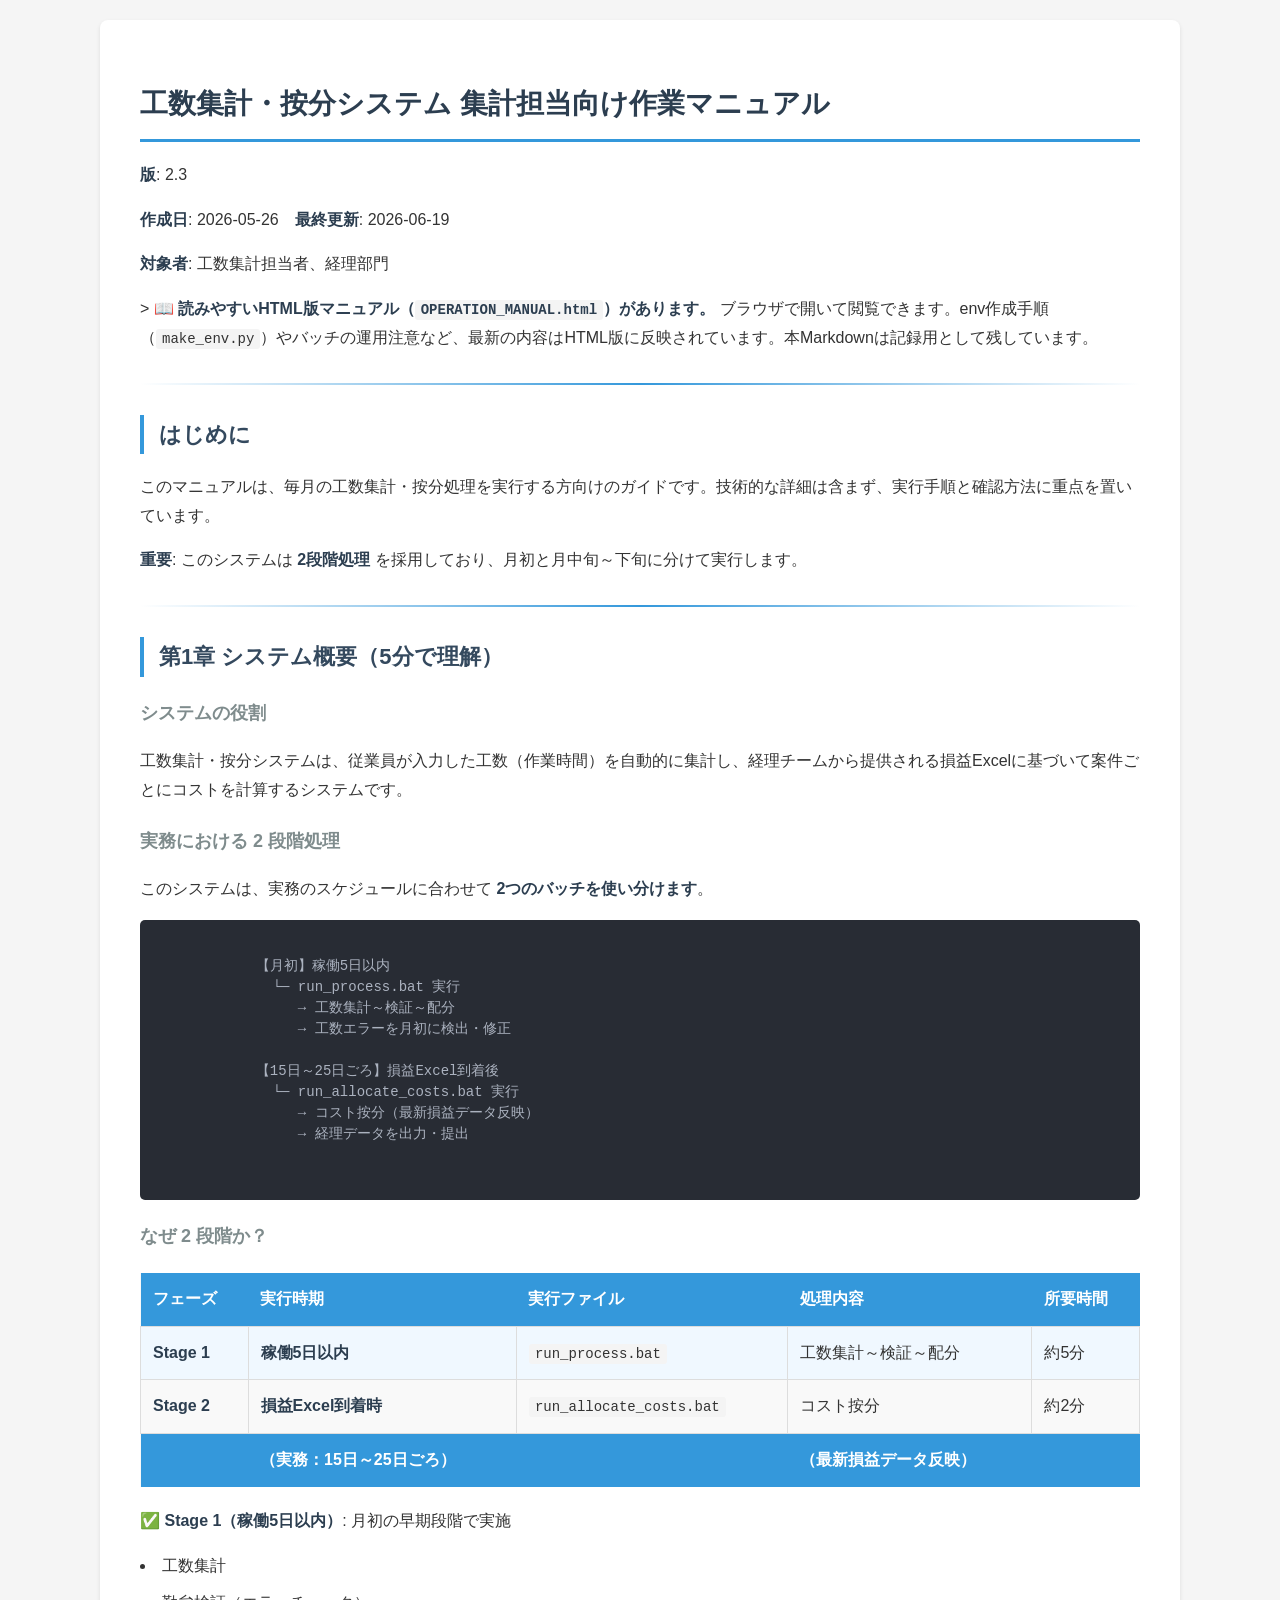
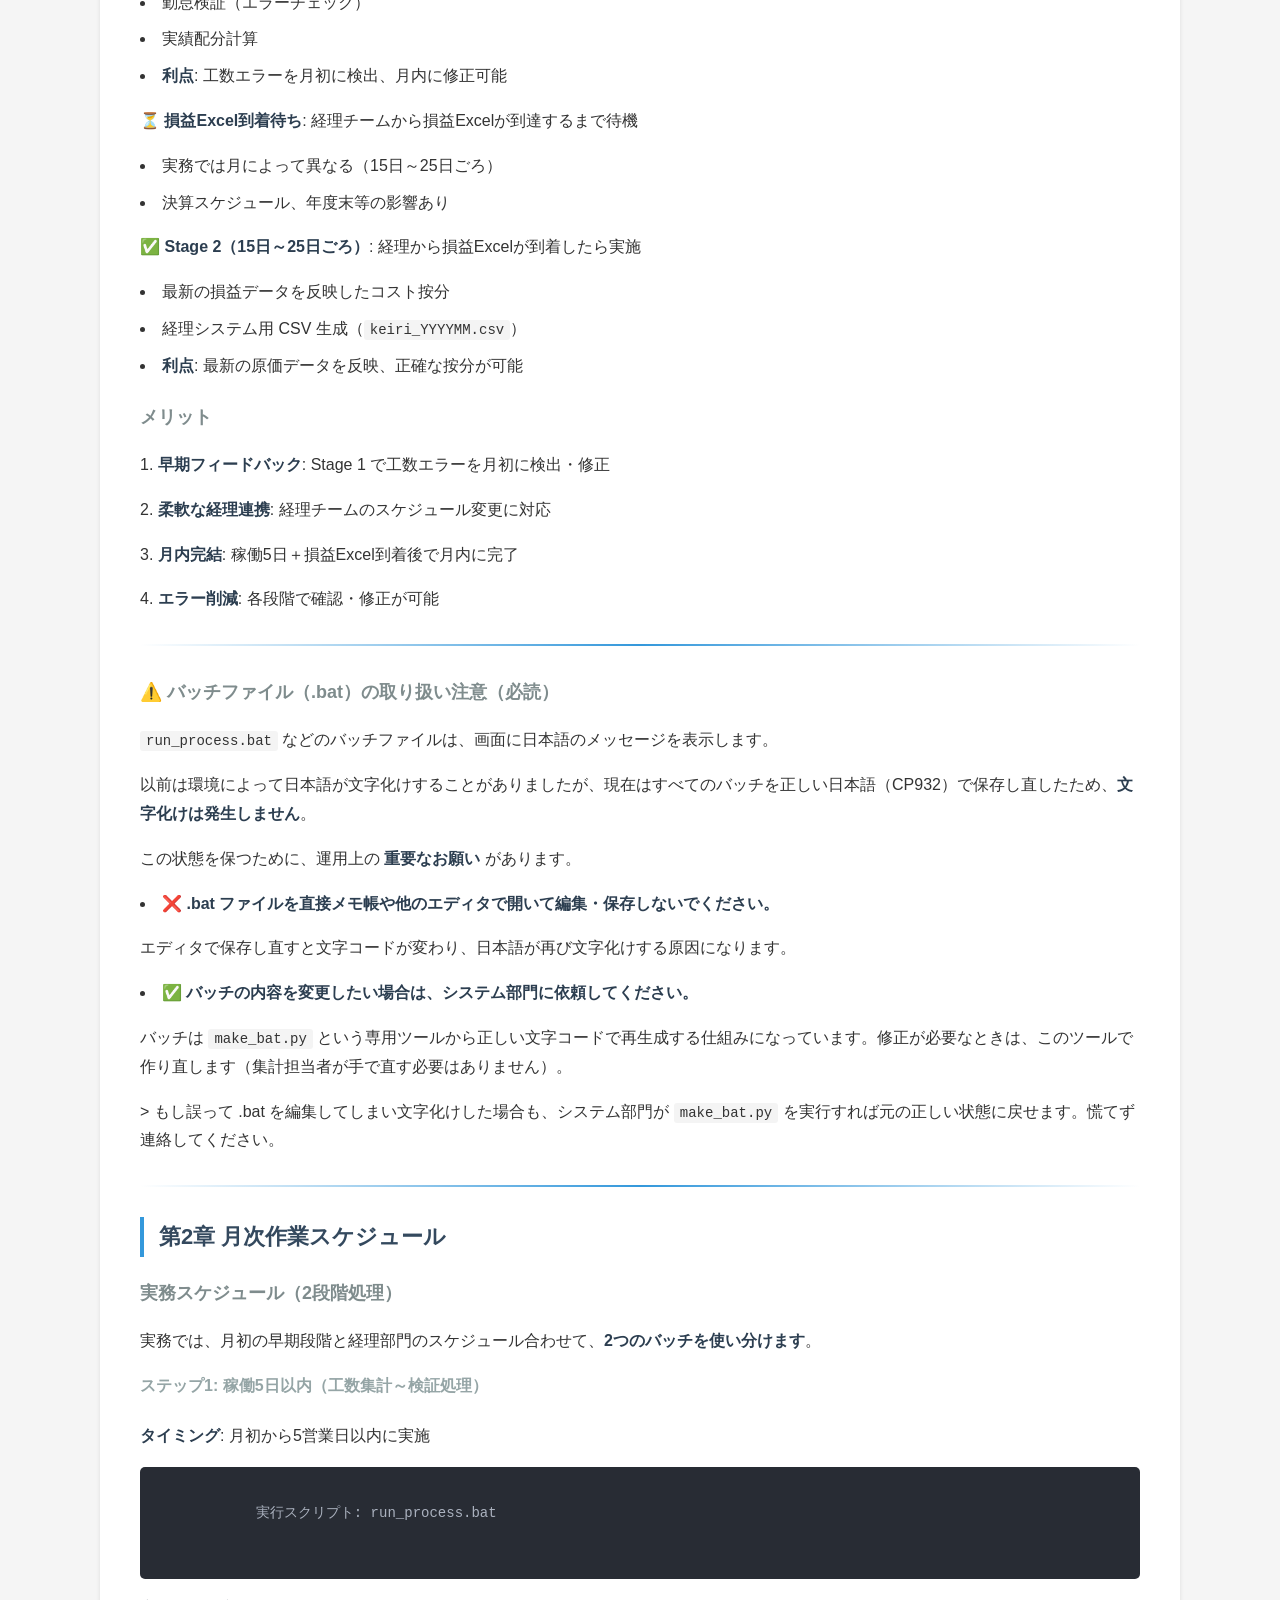
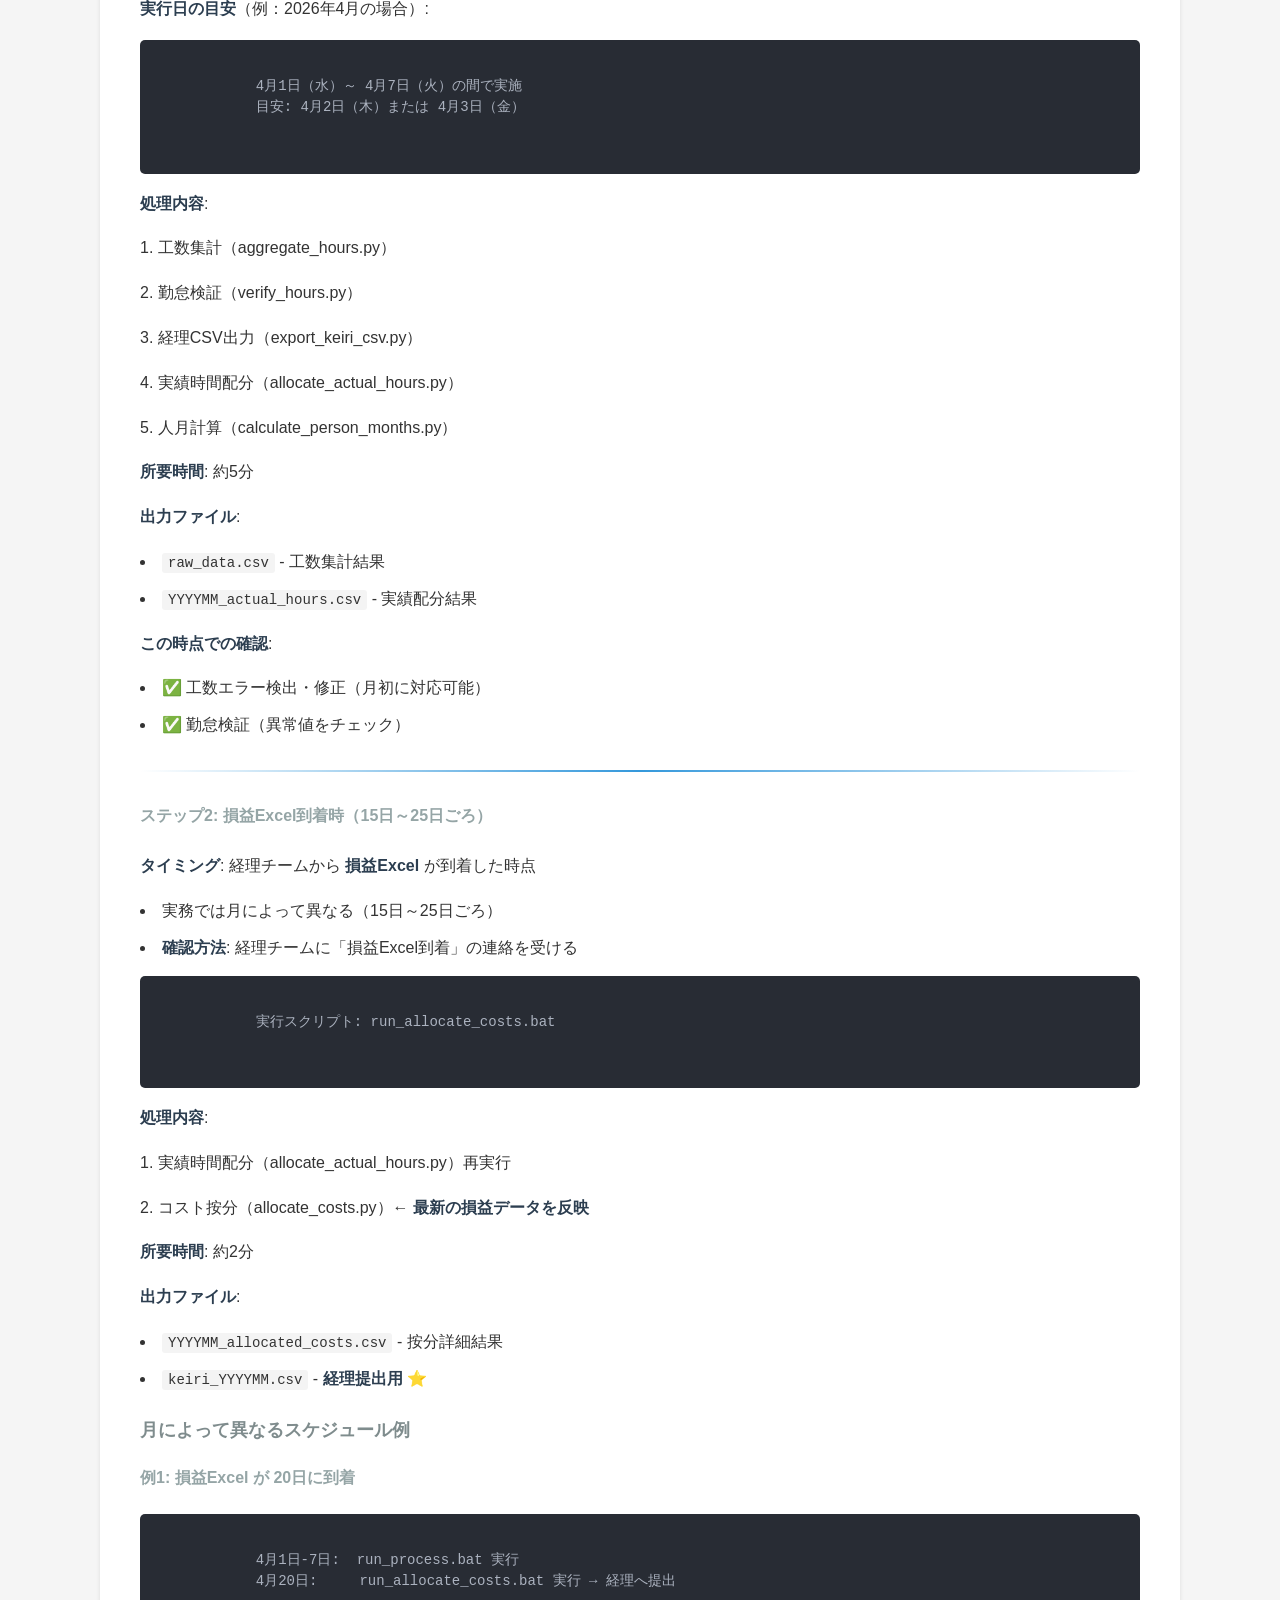
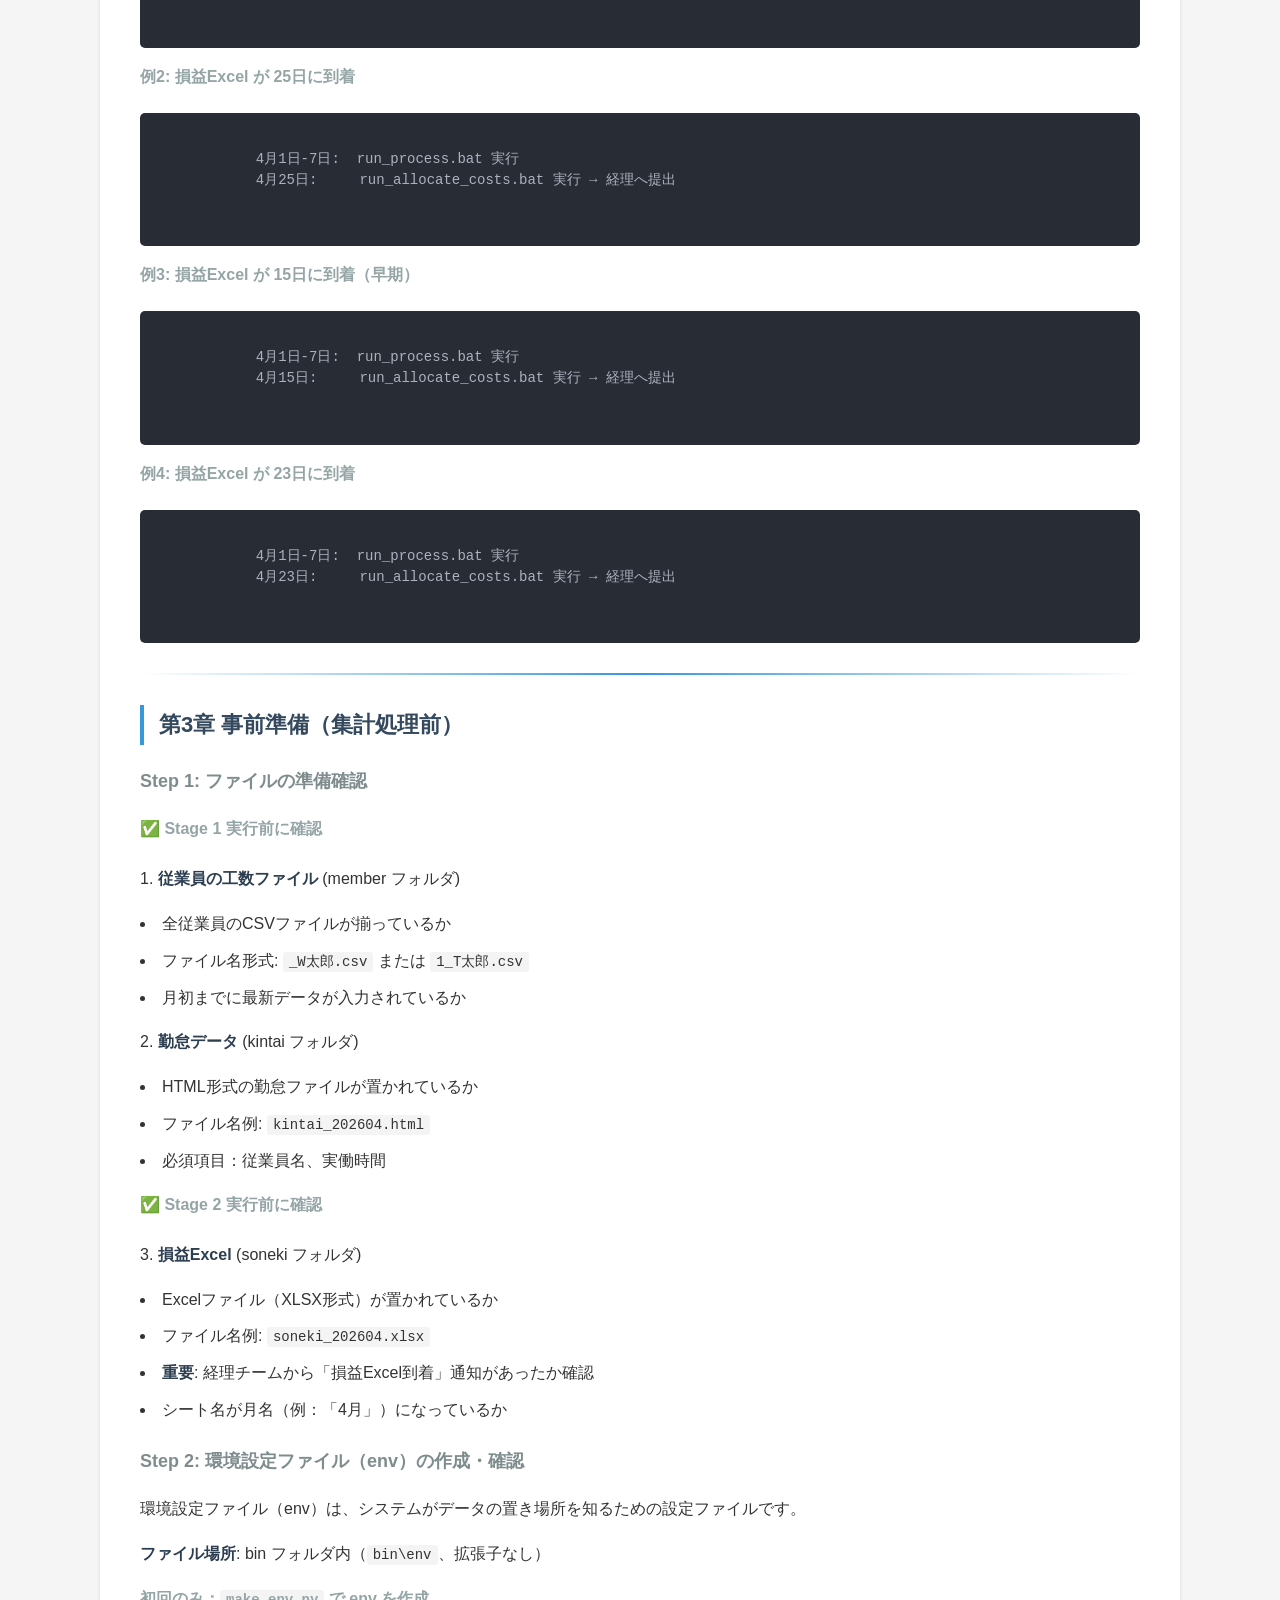
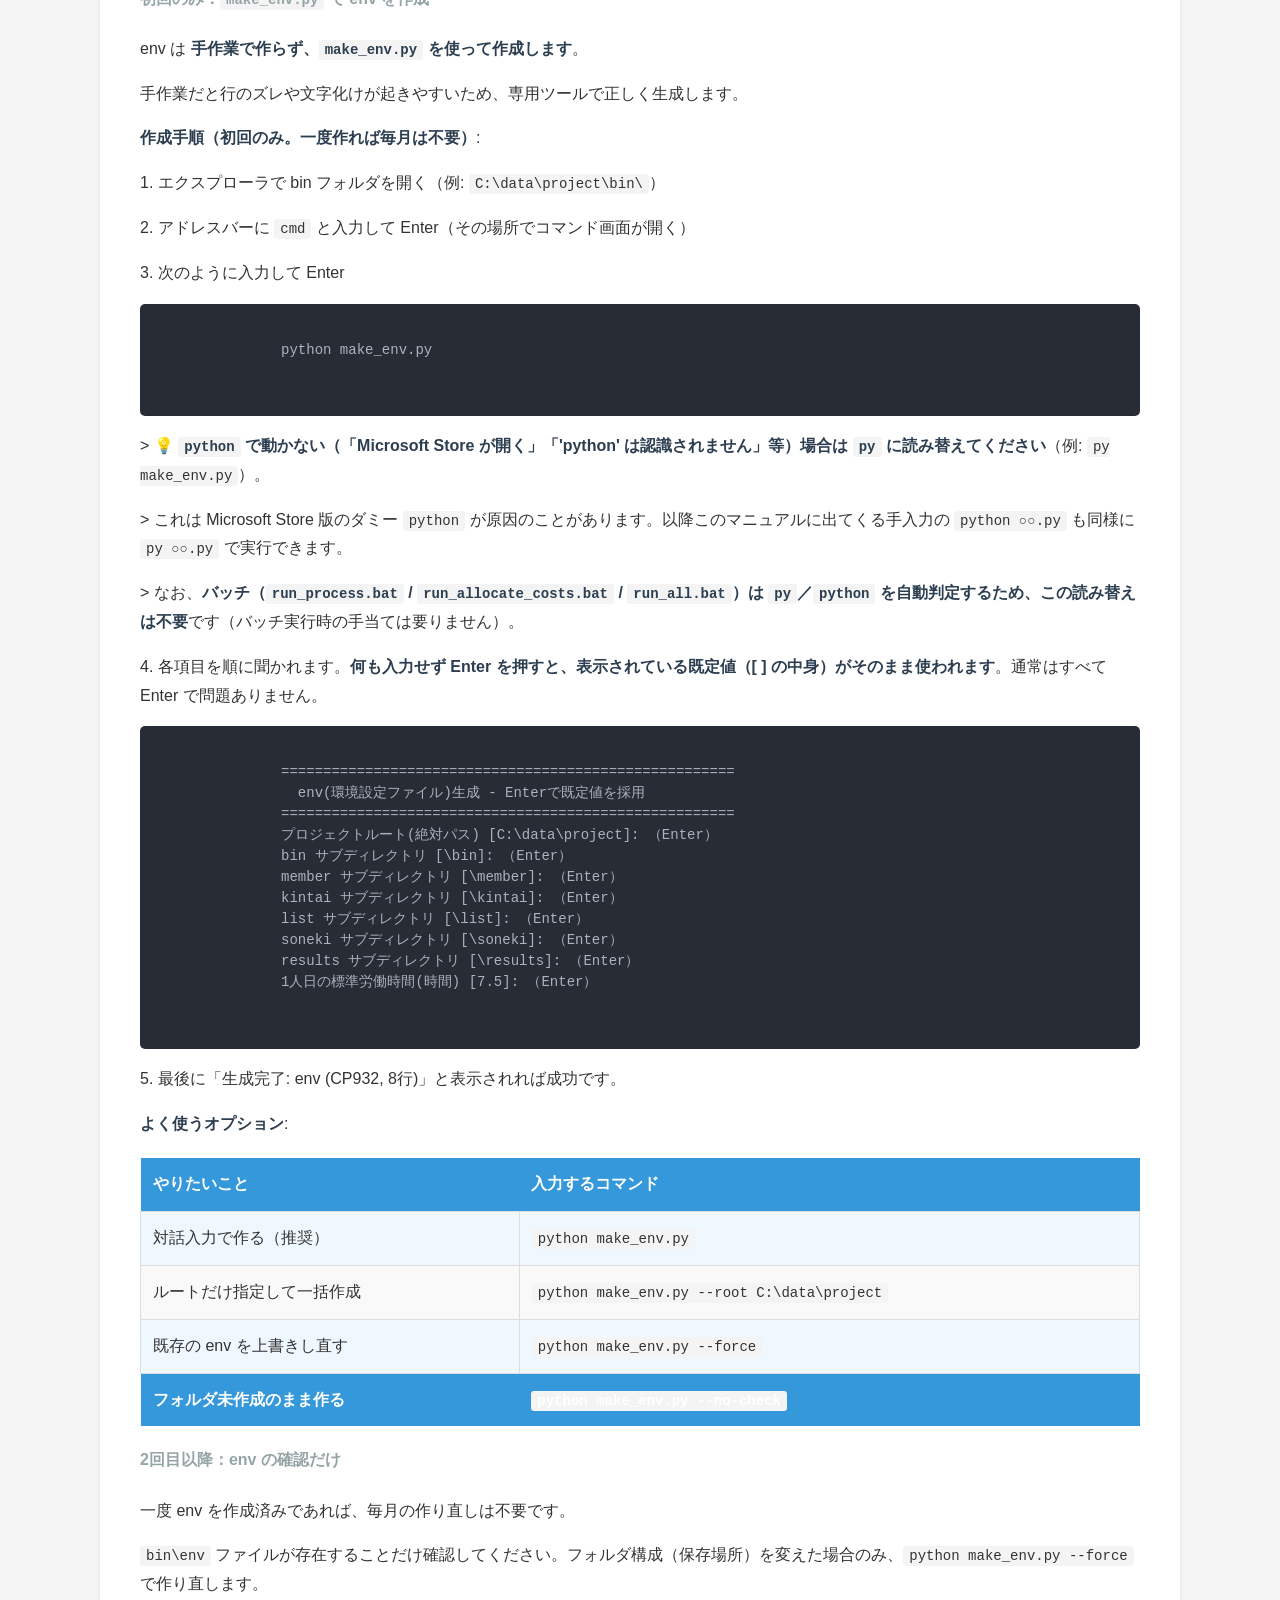
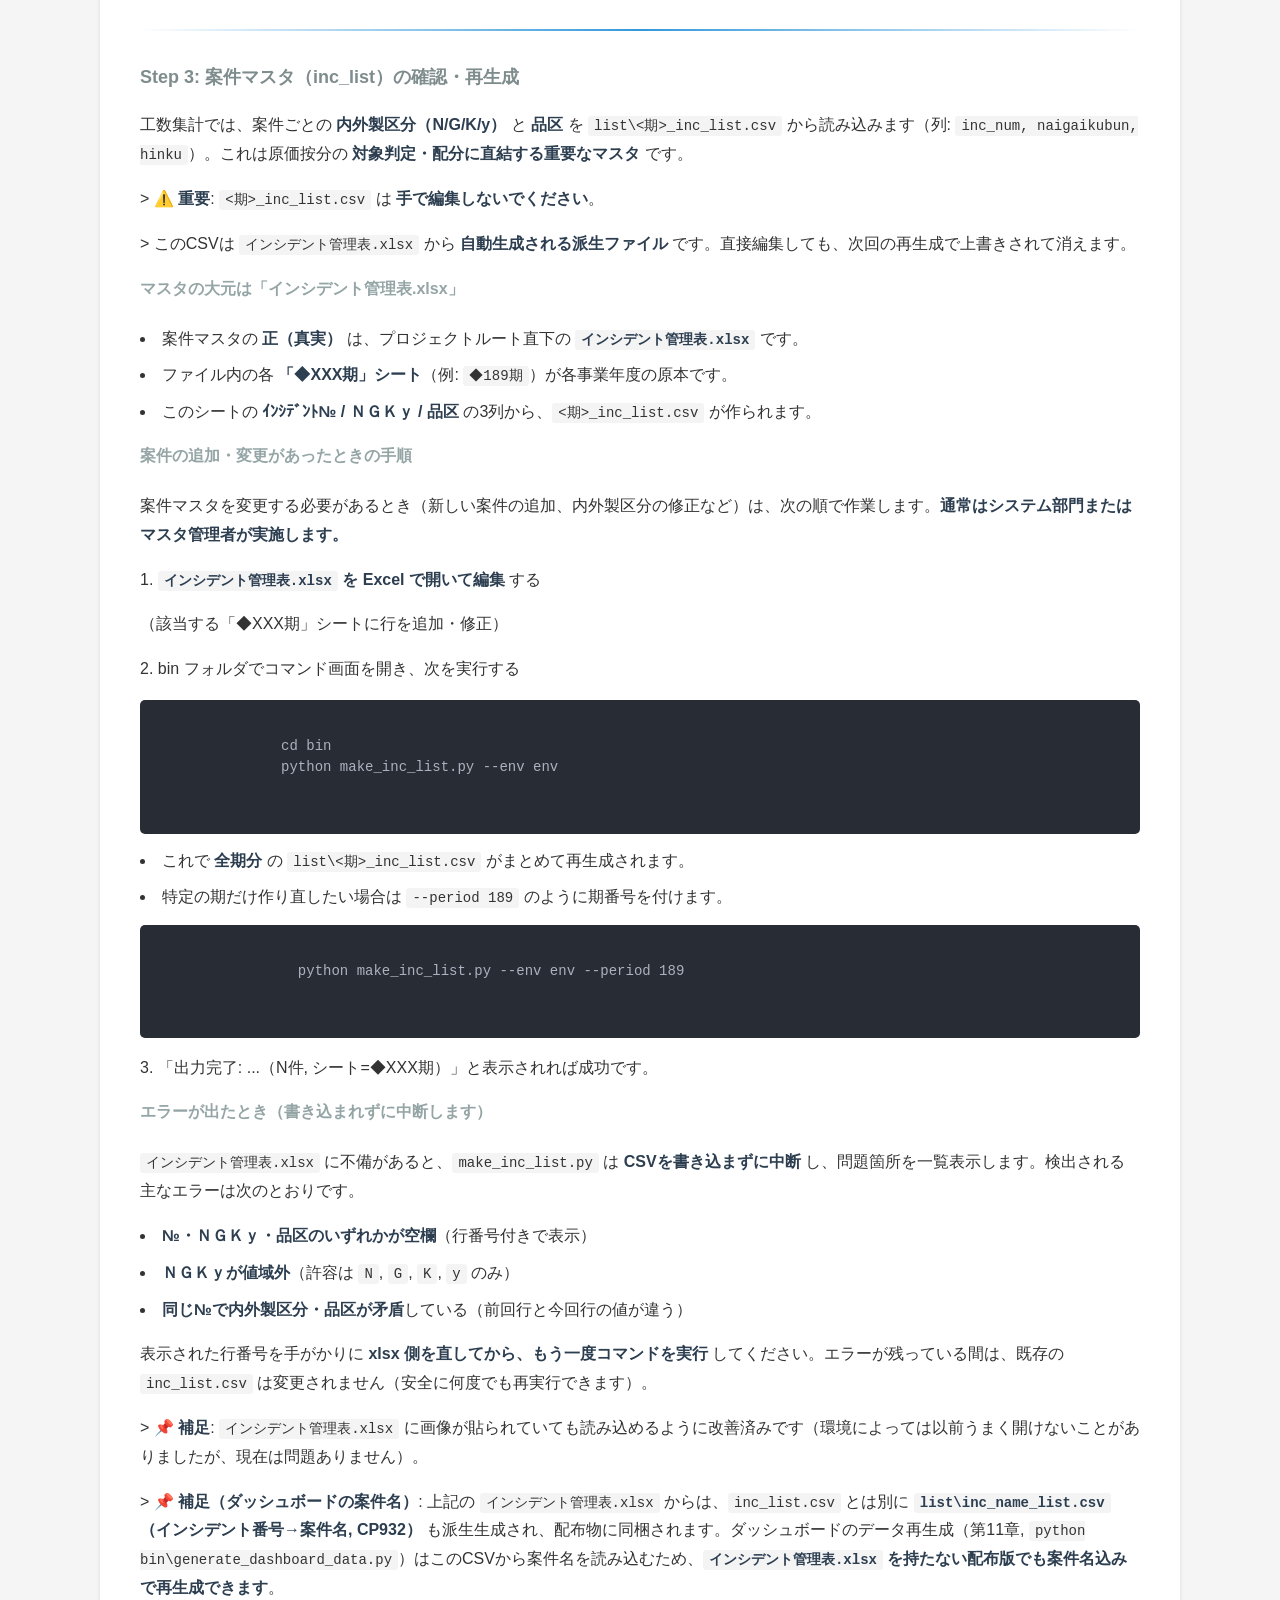
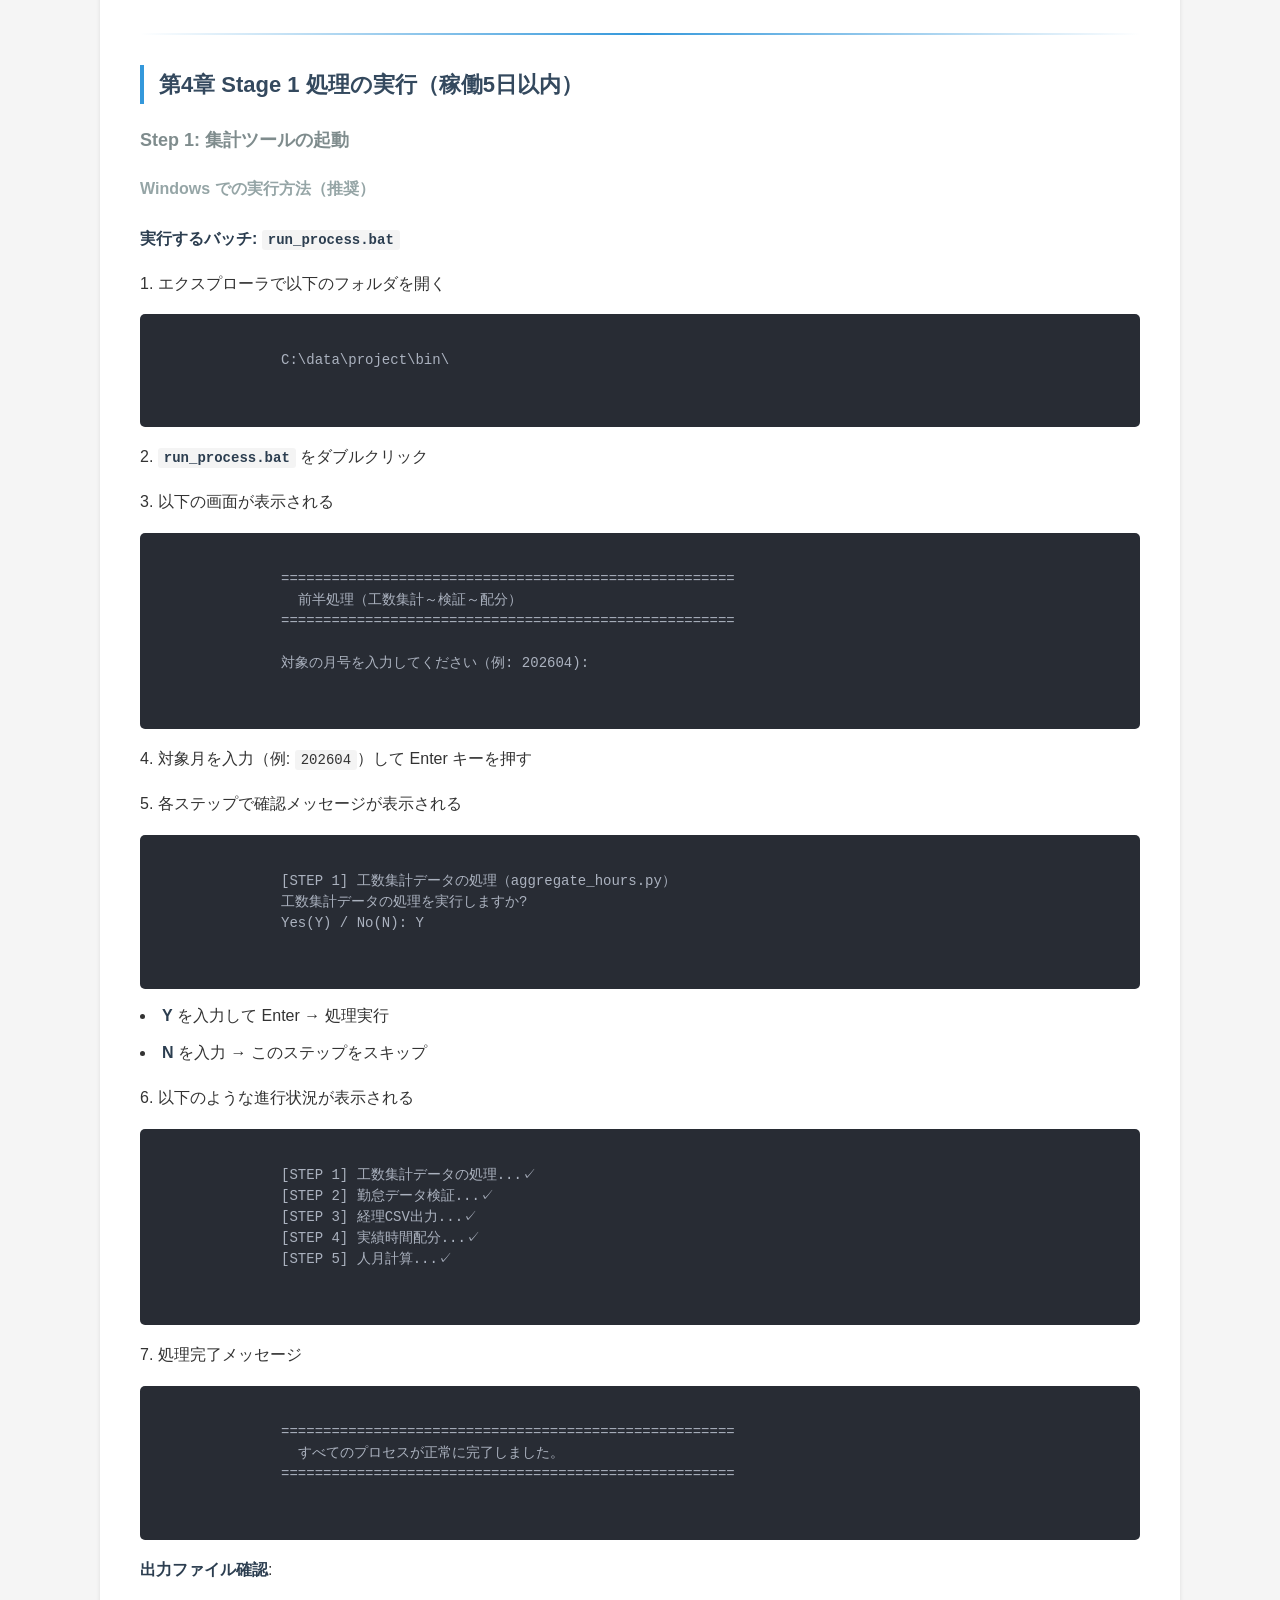
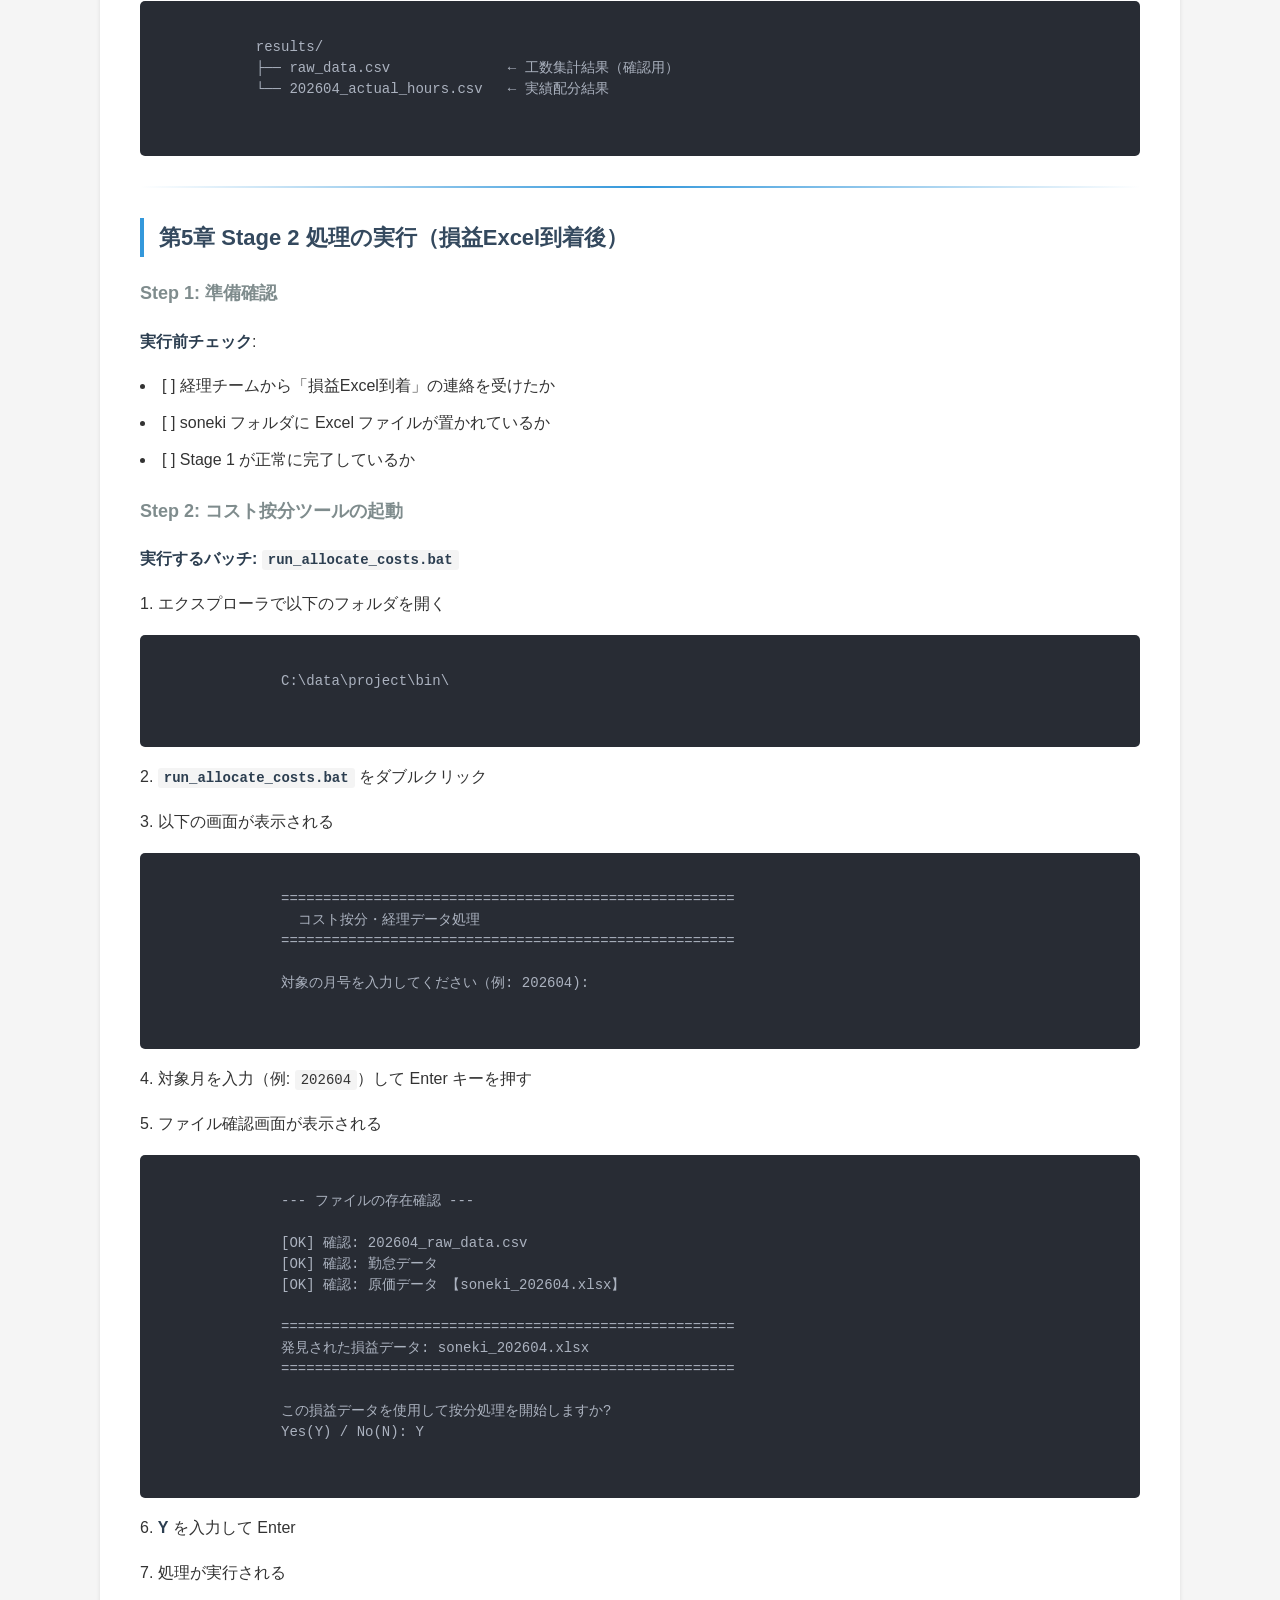
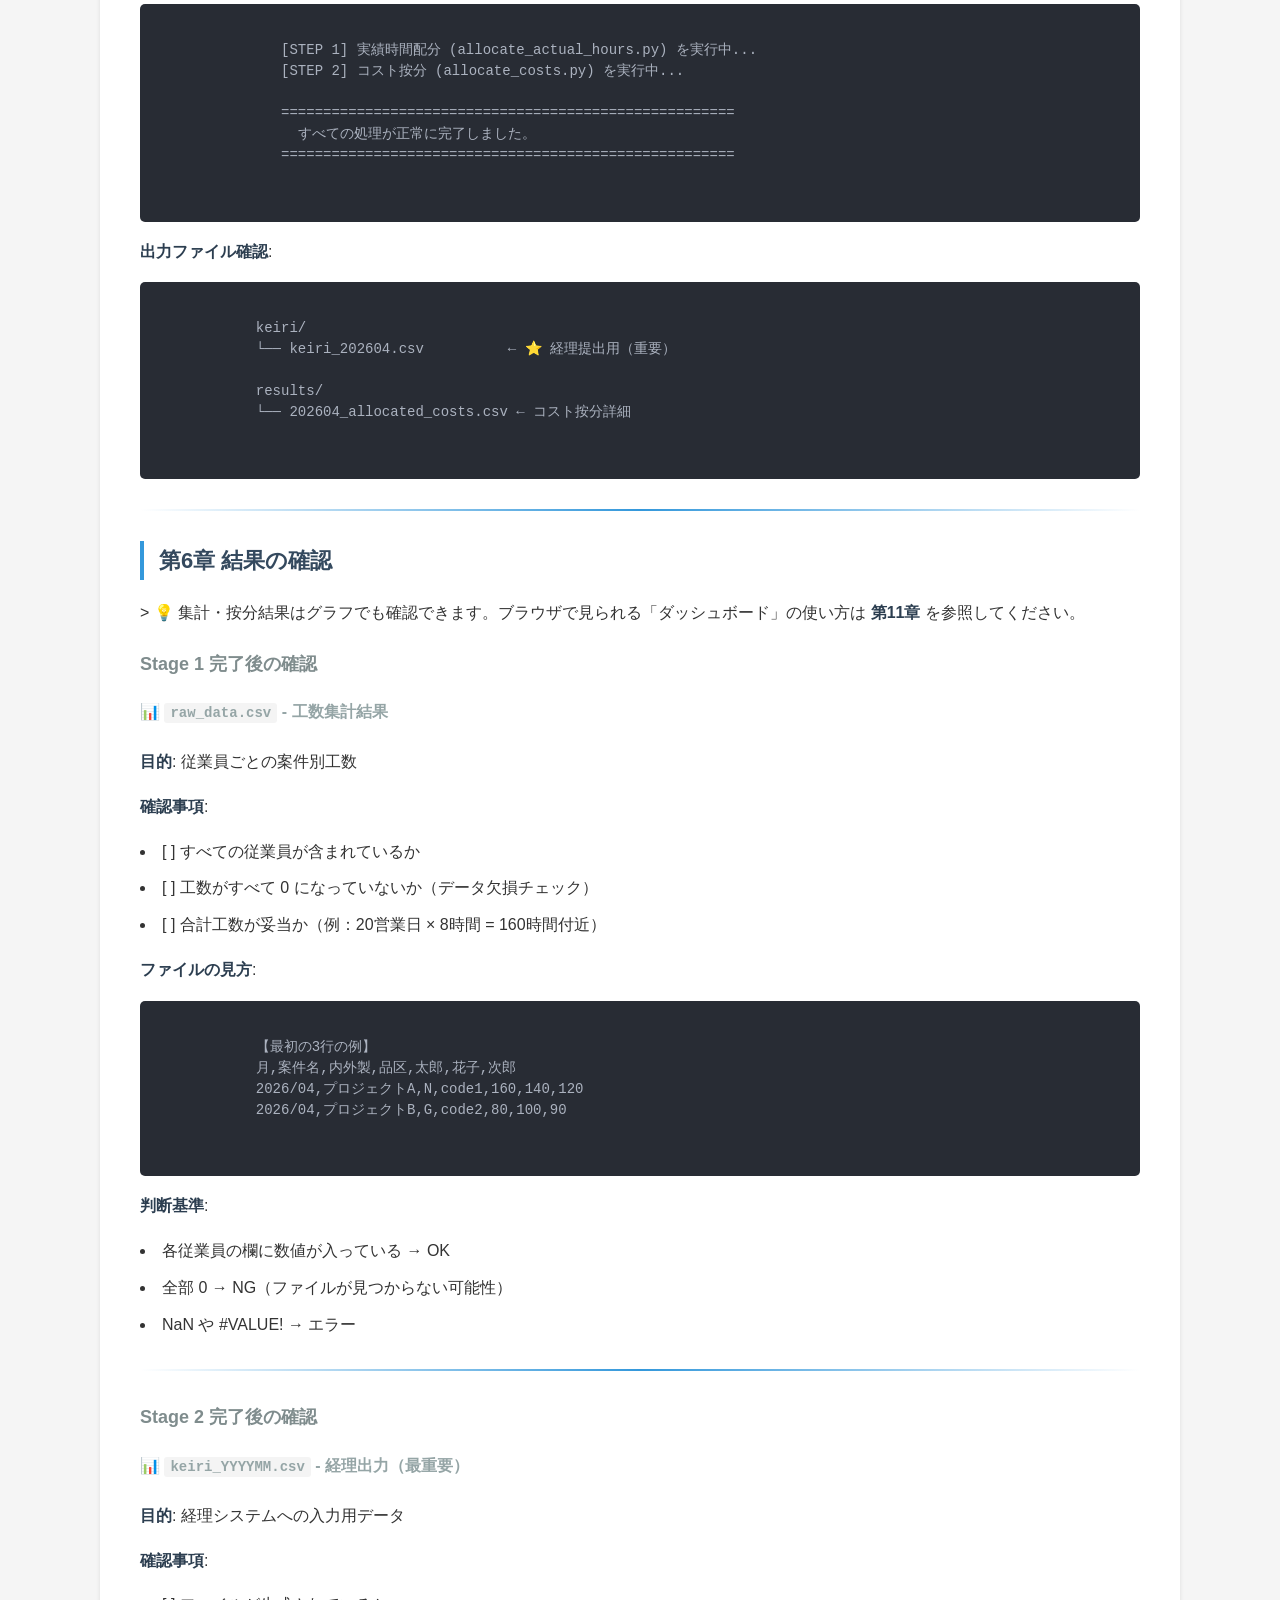
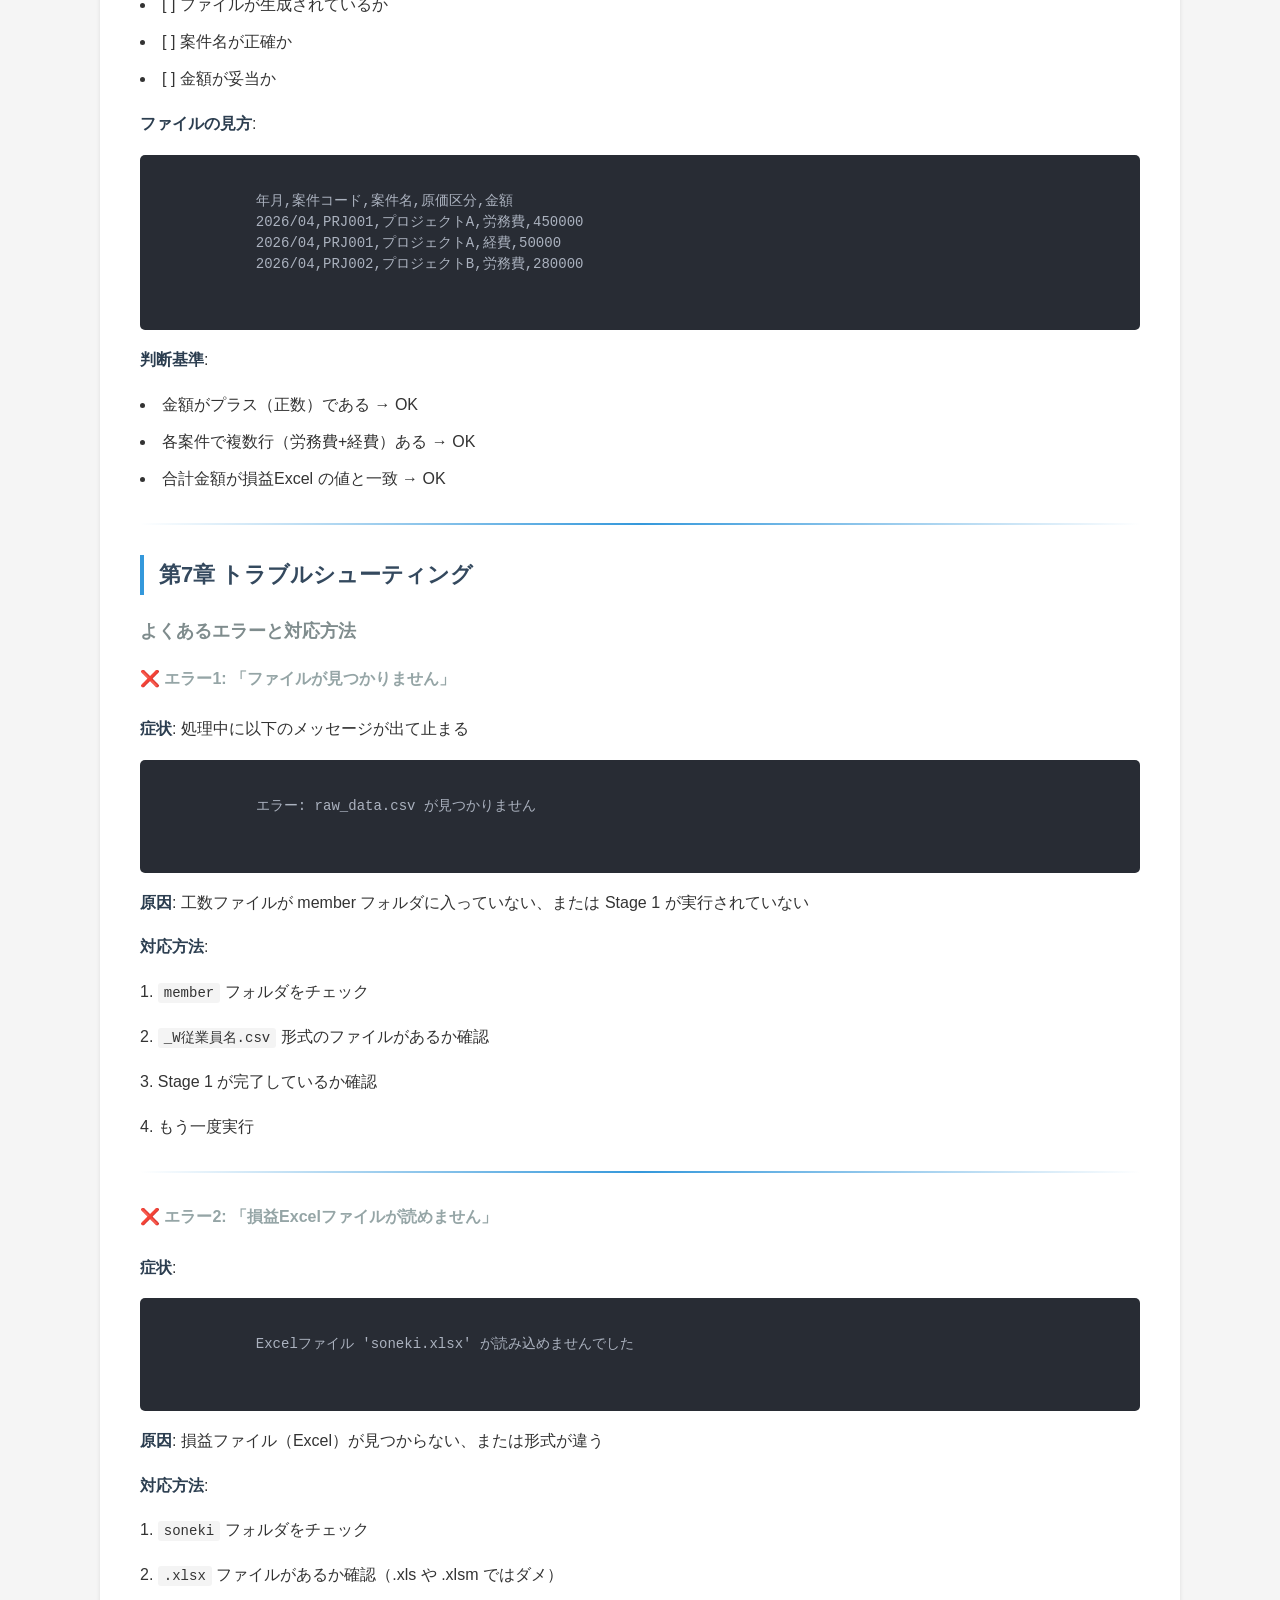
==== commit fbac7d56: "配布パッケージの可搬性・Python判定・ダッシュボード改善とエージェント運用整備 実機（集計担当者PC）で出たエラー対応と配布版の堅牢化を中心に、関連ソース・ ドキュメント・サブエージェント定義をま" ====
--- a/OPERATION_MANUAL.html
+++ b/OPERATION_MANUAL.html
@@ -1,931 +1,1288 @@
 <!DOCTYPE html>
 <html lang="ja">
 <head>
-<meta charset="UTF-8">
-<meta name="viewport" content="width=device-width, initial-scale=1.0">
-<title>工数集計・按分システム 集計担当向け作業マニュアル v2.1</title>
-<style>
-:root {
-  --c-primary: #1a56a0;
-  --c-accent:  #e85a00;
-  --c-ok:      #15803d;
-  --c-warn:    #b45309;
-  --c-err:     #b91c1c;
-  --c-stage1:  #1e40af;
-  --c-stage2:  #065f46;
-  --c-bg:      #f8fafc;
-  --c-sidebar: #1e293b;
-  --sidebar-w: 240px;
-}
-* { box-sizing: border-box; margin: 0; padding: 0; }
-body {
-  font-family: "Meiryo","Yu Gothic","ヒラギノ角ゴ ProN",sans-serif;
-  font-size: 14px;
-  line-height: 1.7;
-  background: var(--c-bg);
-  color: #1e293b;
-}
-
-/* ===== サイドバー ===== */
-#sidebar {
-  position: fixed;
-  top: 0; left: 0;
-  width: var(--sidebar-w);
-  height: 100vh;
-  background: var(--c-sidebar);
-  color: #cbd5e1;
-  overflow-y: auto;
-  z-index: 100;
-  padding: 16px 0 32px;
-}
-#sidebar .logo {
-  padding: 8px 16px 16px;
-  font-size: 12px;
-  color: #94a3b8;
-  border-bottom: 1px solid #334155;
-  margin-bottom: 8px;
-}
-#sidebar .logo strong { display: block; color: #e2e8f0; font-size: 13px; margin-bottom: 2px; }
-#sidebar nav a {
-  display: block;
-  padding: 5px 16px;
-  color: #94a3b8;
-  text-decoration: none;
-  font-size: 12px;
-  border-left: 3px solid transparent;
-  transition: all .15s;
-}
-#sidebar nav a:hover, #sidebar nav a.active {
-  color: #e2e8f0;
-  border-left-color: #60a5fa;
-  background: rgba(255,255,255,.05);
-}
-#sidebar nav .nav-chapter {
-  padding: 10px 16px 3px;
-  font-size: 10px;
-  text-transform: uppercase;
-  letter-spacing: .08em;
-  color: #475569;
-}
-
-/* ===== メインコンテンツ ===== */
-#main {
-  margin-left: var(--sidebar-w);
-  padding: 32px 40px 64px;
-  max-width: 900px;
-}
-
-/* ===== ヘッダー ===== */
-.doc-header {
-  border-bottom: 3px solid var(--c-primary);
-  padding-bottom: 16px;
-  margin-bottom: 32px;
-}
-.doc-header h1 { font-size: 22px; color: var(--c-primary); margin-bottom: 6px; }
-.doc-meta { display: flex; gap: 24px; font-size: 12px; color: #64748b; flex-wrap: wrap; }
-.doc-meta span { display: flex; align-items: center; gap: 4px; }
-
-/* ===== 見出し ===== */
-h2 {
-  font-size: 18px;
-  color: var(--c-primary);
-  border-left: 5px solid var(--c-primary);
-  padding: 8px 12px;
-  background: #eff6ff;
-  margin: 40px 0 16px;
-  scroll-margin-top: 16px;
-}
-h3 {
-  font-size: 15px;
-  color: #1e3a5f;
-  border-bottom: 1px solid #bfdbfe;
-  padding-bottom: 4px;
-  margin: 24px 0 12px;
-  scroll-margin-top: 16px;
-}
-h4 {
-  font-size: 14px;
-  color: #334155;
-  margin: 18px 0 8px;
-  scroll-margin-top: 16px;
-}
-
-/* ===== テキスト要素 ===== */
-p { margin-bottom: 10px; }
-ul, ol { margin: 8px 0 10px 20px; }
-li { margin-bottom: 3px; }
-strong { color: #1e293b; }
-code {
-  background: #e2e8f0;
-  border-radius: 3px;
-  padding: 1px 5px;
-  font-family: "Consolas","Courier New",monospace;
-  font-size: 12px;
-  color: #be185d;
-}
-
-/* ===== コードブロック ===== */
-pre {
-  background: #0f172a;
-  color: #e2e8f0;
-  border-radius: 6px;
-  padding: 14px 16px;
-  overflow-x: auto;
-  font-family: "Consolas","Courier New",monospace;
-  font-size: 12px;
-  line-height: 1.6;
-  margin: 10px 0 14px;
-}
-
-/* ===== テーブル ===== */
-table {
-  width: 100%;
-  border-collapse: collapse;
-  margin: 12px 0 16px;
-  font-size: 13px;
-}
-th {
-  background: var(--c-primary);
-  color: #fff;
-  padding: 8px 12px;
-  text-align: left;
-  font-weight: 600;
-}
-td { padding: 7px 12px; border-bottom: 1px solid #e2e8f0; }
-tr:nth-child(even) td { background: #f1f5f9; }
-
-/* ===== バッジ ===== */
-.badge {
-  display: inline-block;
-  border-radius: 4px;
-  padding: 2px 8px;
-  font-size: 11px;
-  font-weight: 700;
-  letter-spacing: .03em;
-}
-.badge-stage1 { background: #dbeafe; color: var(--c-stage1); border: 1px solid #bfdbfe; }
-.badge-stage2 { background: #d1fae5; color: var(--c-stage2); border: 1px solid #a7f3d0; }
-
-/* ===== カード ===== */
-.card {
-  border: 1px solid #e2e8f0;
-  border-radius: 8px;
-  padding: 16px 20px;
-  margin: 12px 0;
-  background: #fff;
-}
-.card.stage1 { border-left: 4px solid var(--c-stage1); }
-.card.stage2 { border-left: 4px solid var(--c-stage2); }
-.card.warn   { border-left: 4px solid var(--c-warn); background: #fffbeb; }
-.card.err    { border-left: 4px solid var(--c-err);  background: #fff1f2; }
-.card.ok     { border-left: 4px solid var(--c-ok);   background: #f0fdf4; }
-.card-title  { font-weight: 700; margin-bottom: 8px; font-size: 14px; }
-
-/* ===== チェックリスト ===== */
-.checklist { list-style: none; margin: 8px 0; }
-.checklist li {
-  padding: 5px 0 5px 28px;
-  position: relative;
-  border-bottom: 1px solid #f1f5f9;
-}
-.checklist li::before {
-  content: "☐";
-  position: absolute;
-  left: 4px;
-  color: #94a3b8;
-  font-size: 16px;
-  line-height: 1.3;
-}
-
-/* ===== フロー ===== */
-.flow { display: flex; flex-direction: column; gap: 4px; margin: 12px 0; }
-.flow-item {
-  display: flex;
-  align-items: flex-start;
-  gap: 10px;
-  padding: 10px 14px;
-  background: #fff;
-  border: 1px solid #e2e8f0;
-  border-radius: 6px;
-  font-size: 13px;
-}
-.flow-item .step-num {
-  background: var(--c-stage1);
-  color: #fff;
-  border-radius: 50%;
-  width: 24px; height: 24px;
-  display: flex; align-items: center; justify-content: center;
-  font-size: 12px; font-weight: 700;
-  flex-shrink: 0;
-  margin-top: 2px;
-}
-.flow-item.s2 .step-num { background: var(--c-stage2); }
-.flow-item strong { display: block; margin-bottom: 2px; }
-
-/* ===== 2カラム ===== */
-.two-col { display: grid; grid-template-columns: 1fr 1fr; gap: 16px; margin: 12px 0; }
-
-/* ===== ファイル出力 ===== */
-.file-output {
-  background: #0f172a;
-  color: #86efac;
-  border-radius: 6px;
-  padding: 12px 16px;
-  font-family: "Consolas","Courier New",monospace;
-  font-size: 12px;
-  line-height: 1.8;
-  margin: 8px 0;
-}
-.file-output .c { color: #94a3b8; }
-.file-output .s { color: #fbbf24; }
-
-/* ===== メールテンプレート ===== */
-.mail-template {
-  background: #fff;
-  border: 1px solid #e2e8f0;
-  border-radius: 6px;
-  padding: 16px;
-  font-size: 13px;
-  white-space: pre-wrap;
-  font-family: "Meiryo","Yu Gothic",sans-serif;
-  line-height: 1.8;
-}
-.mail-label { font-size: 11px; color: #64748b; font-weight: 700; margin: 8px 0 4px; }
-
-/* ===== アラート ===== */
-.alert {
-  border-radius: 6px;
-  padding: 12px 16px;
-  margin: 12px 0;
-  font-size: 13px;
-}
-.alert-info { background: #eff6ff; border: 1px solid #bfdbfe; color: #1e40af; }
-
-/* ===== FAQ ===== */
-.faq-item { border-bottom: 1px solid #e2e8f0; padding: 12px 0; }
-.faq-q { font-weight: 700; color: var(--c-primary); margin-bottom: 4px; }
-
-/* ===== 印刷 ===== */
-@media print {
-  #sidebar { display: none; }
-  #main { margin-left: 0; padding: 16px; }
-  h2 { page-break-before: always; }
-}
-
-#sidebar::-webkit-scrollbar { width: 4px; }
-#sidebar::-webkit-scrollbar-thumb { background: #475569; border-radius: 2px; }
-</style>
+    <meta charset="utf-8">
+    <meta name="viewport" content="width=device-width, initial-scale=1.0">
+    <title>工数集計・按分システム 集計担当向け作業マニュアル</title>
+    <style>
+
+        body {
+            font-family: "Segoe UI", Tahoma, Geneva, Verdana, sans-serif;
+            line-height: 1.8;
+            color: #333;
+            background-color: #f5f5f5;
+            padding: 20px;
+            margin: 0;
+        }
+        .container {
+            max-width: 1000px;
+            margin: 0 auto;
+            background-color: white;
+            padding: 40px;
+            border-radius: 8px;
+            box-shadow: 0 2px 4px rgba(0,0,0,0.1);
+        }
+        h1 {
+            color: #2c3e50;
+            border-bottom: 3px solid #3498db;
+            padding-bottom: 10px;
+            font-size: 28px;
+        }
+        h2 {
+            color: #34495e;
+            margin-top: 30px;
+            border-left: 4px solid #3498db;
+            padding-left: 15px;
+            font-size: 22px;
+        }
+        h3 {
+            color: #7f8c8d;
+            margin-top: 20px;
+            font-size: 18px;
+        }
+        h4 {
+            color: #95a5a6;
+            margin-top: 15px;
+            font-size: 16px;
+        }
+        table {
+            width: 100%;
+            border-collapse: collapse;
+            margin: 20px 0;
+            background-color: #f9f9f9;
+        }
+        table th {
+            background-color: #3498db;
+            color: white;
+            padding: 12px;
+            text-align: left;
+            font-weight: bold;
+        }
+        table td {
+            border: 1px solid #ddd;
+            padding: 12px;
+        }
+        table tr:nth-child(even) {
+            background-color: #f0f8ff;
+        }
+        code {
+            background-color: #f4f4f4;
+            padding: 2px 6px;
+            border-radius: 3px;
+            font-family: "Courier New", monospace;
+            font-size: 14px;
+        }
+        pre {
+            background-color: #282c34;
+            color: #abb2bf;
+            padding: 15px;
+            border-radius: 5px;
+            overflow-x: auto;
+            line-height: 1.5;
+        }
+        pre code {
+            background-color: transparent;
+            padding: 0;
+            color: #abb2bf;
+        }
+        blockquote {
+            border-left: 4px solid #3498db;
+            padding-left: 15px;
+            color: #7f8c8d;
+            font-style: italic;
+            margin: 15px 0;
+        }
+        .note {
+            background-color: #fffacd;
+            border-left: 4px solid #ffb6c1;
+            padding: 12px;
+            margin: 15px 0;
+        }
+        .warning {
+            background-color: #ffe4e1;
+            border-left: 4px solid #ff6347;
+            padding: 12px;
+            margin: 15px 0;
+        }
+        .success {
+            background-color: #e8f5e9;
+            border-left: 4px solid #4caf50;
+            padding: 12px;
+            margin: 15px 0;
+        }
+        a {
+            color: #3498db;
+            text-decoration: none;
+        }
+        a:hover {
+            text-decoration: underline;
+        }
+        hr {
+            border: none;
+            height: 2px;
+            background: linear-gradient(to right, transparent, #3498db, transparent);
+            margin: 30px 0;
+        }
+        ul, ol {
+            margin: 15px 0;
+            padding-left: 30px;
+        }
+        li {
+            margin: 8px 0;
+        }
+        strong {
+            color: #2c3e50;
+            font-weight: bold;
+        }
+        em {
+            color: #7f8c8d;
+        }
+        .checkbox {
+            margin-right: 8px;
+        }
+    
+    </style>
 </head>
 <body>
-
-<div id="sidebar">
-  <div class="logo">
-    <strong>工数集計・按分システム</strong>
-    集計担当向け作業マニュアル v2.1
-  </div>
-  <nav>
-    <div class="nav-chapter">はじめに</div>
-    <a href="#intro">はじめに</a>
-    <div class="nav-chapter">第1章</div>
-    <a href="#ch1">システム概要</a>
-    <div class="nav-chapter">第2章</div>
-    <a href="#ch2">月次作業スケジュール</a>
-    <div class="nav-chapter">第3章</div>
-    <a href="#ch3">事前準備</a>
-    <div class="nav-chapter">第4章</div>
-    <a href="#ch4">Stage 1 実行</a>
-    <div class="nav-chapter">第5章</div>
-    <a href="#ch5">Stage 2 実行</a>
-    <div class="nav-chapter">第6章</div>
-    <a href="#ch6">結果の確認</a>
-    <div class="nav-chapter">第7章</div>
-    <a href="#ch7">トラブルシューティング</a>
-    <div class="nav-chapter">第8章</div>
-    <a href="#ch8">結果提出のフロー</a>
-    <div class="nav-chapter">第9章</div>
-    <a href="#ch9">月次処理カレンダー</a>
-    <div class="nav-chapter">第10章</div>
-    <a href="#ch10">実行チェックシート</a>
-    <div class="nav-chapter">付録</div>
-    <a href="#faq">FAQ</a>
-  </nav>
-</div>
-
-<div id="main">
-
-<div class="doc-header">
-  <h1>工数集計・按分システム<br>集計担当向け作業マニュアル</h1>
-  <div class="doc-meta">
-    <span>📋 バージョン: <strong>2.1</strong></span>
-    <span>📅 作成: 2026-05-26　最終更新: 2026-06-16</span>
-    <span>👤 対象者: 工数集計担当者・経理部門</span>
-  </div>
-</div>
-
-<section id="intro">
-<h2>はじめに</h2>
-<p>このマニュアルは、毎月の工数集計・按分処理を実行する方向けのガイドです。技術的な詳細は含まず、実行手順と確認方法に重点を置いています。</p>
-<div class="card warn">
-  <strong>⚠ 重要：</strong> このシステムは <strong>2段階処理</strong> を採用しており、月初と月中旬〜下旬に分けて実行します。
-</div>
-</section>
-
-<section id="ch1">
-<h2>第1章　システム概要（5分で理解）</h2>
-
-<h3>システムの役割</h3>
-<p>工数集計・按分システムは、従業員が入力した工数（作業時間）を自動的に集計し、経理チームから提供される損益Excelに基づいて案件ごとにコストを計算するシステムです。</p>
-
-<h3>2段階処理の流れ</h3>
-<div class="two-col">
-  <div class="card stage1">
-    <div class="card-title"><span class="badge badge-stage1">Stage 1</span>　稼働5日以内</div>
-    <code>run_process.bat</code> を実行<br><br>
-    ✅ 工数集計〜検証〜配分<br>
-    ✅ 工数エラーを月初に検出・修正
-  </div>
-  <div class="card stage2">
-    <div class="card-title"><span class="badge badge-stage2">Stage 2</span>　損益Excel到着後（15〜25日ごろ）</div>
-    <code>run_allocate_costs.bat</code> を実行<br><br>
-    ✅ コスト按分（最新損益データ反映）<br>
-    ✅ 経理データを出力・提出
-  </div>
-</div>
-
-<table>
-  <tr><th>フェーズ</th><th>実行時期</th><th>実行ファイル</th><th>処理内容</th><th>所要時間</th></tr>
-  <tr>
-    <td><span class="badge badge-stage1">Stage 1</span></td>
-    <td><strong>稼働5日以内</strong></td>
-    <td><code>run_process.bat</code></td>
-    <td>工数集計〜検証〜配分</td>
-    <td>約5分</td>
-  </tr>
-  <tr>
-    <td><span class="badge badge-stage2">Stage 2</span></td>
-    <td><strong>損益Excel到着時</strong><br><small>（実務：15〜25日ごろ）</small></td>
-    <td><code>run_allocate_costs.bat</code></td>
-    <td>コスト按分<br><small>（最新損益データ反映）</small></td>
-    <td>約2分</td>
-  </tr>
-</table>
-
-<h3>なぜ2段階か？</h3>
-<div class="card ok">
-  <strong>✅ Stage 1（稼働5日以内）</strong>：月初の早期段階で工数集計・勤怠検証・実績配分を実施。工数エラーを月初に検出し、月内に修正できます。
-</div>
-<div class="card warn">
-  <strong>⏳ 損益Excel到着待ち</strong>：経理チームから損益Excelが届くまで待機（月によって15〜25日ごろ。決算スケジュール・年度末等の影響あり）。
-</div>
-<div class="card stage2">
-  <strong>✅ Stage 2（15〜25日ごろ）</strong>：損益Excel到着後、最新の原価データを反映したコスト按分を実施。経理システム用CSV（<code>keiri_YYYYMM.csv</code>）を生成します。
-</div>
-
-<h3>メリット</h3>
-<ol>
-  <li><strong>早期フィードバック</strong>：Stage 1 で工数エラーを月初に検出・修正</li>
-  <li><strong>柔軟な経理連携</strong>：経理チームのスケジュール変更に対応</li>
-  <li><strong>月内完結</strong>：稼働5日＋損益Excel到着後で月内に完了</li>
-  <li><strong>エラー削減</strong>：各段階で確認・修正が可能</li>
-</ol>
-</section>
-
-<section id="ch2">
-<h2>第2章　月次作業スケジュール</h2>
-
-<h3>ステップ1：稼働5日以内（Stage 1）</h3>
-<p><strong>タイミング</strong>：月初から5営業日以内</p>
-<div class="file-output">実行スクリプト: run_process.bat
-
-【例】2026年4月の場合
-  4月1日（水）〜 4月7日（火）の間で実施
-  目安: 4月2日（木）または 4月3日（金）</div>
-
-<div class="flow">
-  <div class="flow-item"><div class="step-num">1</div><div><strong>工数集計</strong>　aggregate_hours.py</div></div>
-  <div class="flow-item"><div class="step-num">2</div><div><strong>勤怠検証</strong>　verify_hours.py</div></div>
-  <div class="flow-item"><div class="step-num">3</div><div><strong>経理CSV出力</strong>　export_keiri_csv.py</div></div>
-  <div class="flow-item"><div class="step-num">4</div><div><strong>実績時間配分</strong>　allocate_actual_hours.py</div></div>
-  <div class="flow-item"><div class="step-num">5</div><div><strong>人月計算</strong>　calculate_person_months.py</div></div>
-</div>
-
-<p><strong>出力ファイル（results/ フォルダ）</strong></p>
-<div class="file-output">raw_data.csv              <span class="c">← 工数集計結果（確認用）</span>
-YYYYMM_actual_hours.csv   <span class="c">← 実績配分結果</span></div>
-
-<h3>ステップ2：損益Excel到着時（Stage 2）</h3>
-<p><strong>タイミング</strong>：経理チームから損益Excelが到着した時点（15〜25日ごろ）</p>
-<div class="file-output">実行スクリプト: run_allocate_costs.bat</div>
-
-<div class="flow">
-  <div class="flow-item s2"><div class="step-num">1</div><div><strong>実績時間配分（再実行）</strong>　allocate_actual_hours.py</div></div>
-  <div class="flow-item s2"><div class="step-num">2</div><div><strong>コスト按分</strong>　allocate_costs.py　← <strong>最新の損益データを反映</strong></div></div>
-</div>
-
-<p><strong>出力ファイル</strong></p>
-<div class="file-output">keiri/
-  keiri_YYYYMM.csv           <span class="s">← ⭐ 経理提出用（最重要）</span>
-results/
-  YYYYMM_allocated_costs.csv <span class="c">← 按分詳細結果</span></div>
-
-<h3>スケジュール例</h3>
-<table>
-  <tr><th>ケース</th><th>Stage 1</th><th>Stage 2</th></tr>
-  <tr><td>損益Excel が20日到着</td><td>4月1〜7日</td><td>4月20日 → 経理提出</td></tr>
-  <tr><td>損益Excel が25日到着</td><td>4月1〜7日</td><td>4月25日 → 経理提出</td></tr>
-  <tr><td>損益Excel が15日到着（早期）</td><td>4月1〜7日</td><td>4月15日 → 経理提出</td></tr>
-</table>
-</section>
-
-<section id="ch3">
-<h2>第3章　事前準備（集計処理前）</h2>
-
-<h3>Stage 1 実行前に確認するファイル</h3>
-<div class="card stage1">
-  <div class="card-title">✅ 従業員の工数ファイル（member フォルダ）</div>
-  <ul>
-    <li>全従業員のCSVファイルが揃っているか</li>
-    <li>ファイル名形式：<code>_W太郎.csv</code> または <code>1_T太郎.csv</code></li>
-    <li>月初までに最新データが入力されているか</li>
-  </ul>
-</div>
-<div class="card stage1">
-  <div class="card-title">✅ 勤怠データ（kintai フォルダ）</div>
-  <ul>
-    <li>HTML形式の勤怠ファイルが置かれているか</li>
-    <li>ファイル名例：<code>kintai_202604.html</code></li>
-    <li>必須項目：従業員名、実働時間</li>
-  </ul>
-</div>
-
-<h3>Stage 2 実行前に確認するファイル</h3>
-<div class="card stage2">
-  <div class="card-title">✅ 損益Excel（soneki フォルダ）</div>
-  <ul>
-    <li>Excelファイル（XLSX形式）が置かれているか</li>
-    <li>ファイル名に事業年度番号を含む（例：<code>事業部別損益表_189.xlsx</code>）</li>
-    <li><strong>重要</strong>：経理チームから「損益Excel到着」通知があったか確認</li>
-    <li>シート名が月名（例：「5月」）になっているか</li>
-  </ul>
-</div>
-
-<h3>環境設定ファイル（env）の作成・確認</h3>
-<p><strong>ファイル場所</strong>：<code>bin\</code> フォルダ直下　<strong>ファイル名</strong>：<code>env</code>（拡張子なし）</p>
-<p>
-  env は、データの置き場所などをシステムに教えるための設定ファイルです。
-  <strong>初回や、フォルダ構成を変えたときだけ</strong>作成すればよく、毎月作り直す必要はありません。
-</p>
-
-<div class="alert alert-info">
-  env ファイルは <strong>手作業で作らず、専用ツール <code>make_env.py</code> で作成</strong>してください。
-  手で作ると行のズレや空行で誤動作することがあります。ツールを使えば正しい形式で確実に作れます。
-</div>
-
-<h4>make_env.py の使い方（かんたん）</h4>
-<div class="flow">
-  <div class="flow-item"><div class="step-num">1</div><div>エクスプローラで <code>bin\</code> フォルダを開く</div></div>
-  <div class="flow-item"><div class="step-num">2</div><div>
-    アドレスバーに <code>cmd</code> と入力して Enter（そのフォルダでコマンド画面が開きます）
-  </div></div>
-  <div class="flow-item"><div class="step-num">3</div><div>
-    次のコマンドを入力して Enter<br>
-    <pre style="margin:6px 0">python make_env.py</pre>
-  </div></div>
-  <div class="flow-item"><div class="step-num">4</div><div>
-    質問が順番に表示されます。<strong>そのままで良ければ何も入力せず Enter</strong>、
-    変えたい項目だけ値を入力します（[ ] 内が初期値）。<br>
-    <pre style="margin:6px 0">プロジェクトルート(絶対パス) [C:\...\manhours]:
-member サブディレクトリ [\member]:
-soneki サブディレクトリ [\soneki]:
-1人日の標準労働時間(時間) [7.5]:</pre>
-  </div></div>
-  <div class="flow-item"><div class="step-num">5</div><div>
-    最後に「<code>env を作成しました</code>」と表示されれば完了です。<br>
-    既に env がある場合は<strong>上書きしてよいか確認</strong>されるので、よければ <code>Y</code> を入力します。
-  </div></div>
-</div>
-
-<p>パスを最初から指定して作りたい場合は、引数でも渡せます（任意）：</p>
-<pre style="margin:6px 0">python make_env.py --root C:\Users\t-ter\data\python\manhours</pre>
-
-<div class="card">
-  <div class="card-title">💡 env の中身（参考）</div>
-  <p>make_env.py は次の <strong>8行（すべて空行なし）</strong>の env を自動で作ります。中身を手で直す必要はありません。</p>
-  <pre>C:\data\project          ← 1行目 プロジェクトルート
-\bin                     ← 2行目 bin フォルダ
-\member                  ← 3行目 工数ファイルフォルダ
-\kintai                  ← 4行目 勤怠Excelフォルダ
-\list                    ← 5行目 マスタデータフォルダ
-\soneki                  ← 6行目 損益Excelフォルダ（Stage 2 用）
-\results                 ← 7行目 集計結果フォルダ
-7.5                      ← 8行目 1人日の標準労働時間（人月換算用）</pre>
-</div>
-</section>
-
-<section id="ch4">
-<h2>第4章　Stage 1 処理の実行（稼働5日以内）</h2>
-
-<div class="alert alert-info">実行するバッチファイル：<strong>bin\run_process.bat</strong></div>
-
-<h3>実行手順</h3>
-<div class="flow">
-  <div class="flow-item"><div class="step-num">1</div><div>エクスプローラで <code>bin\</code> フォルダを開く</div></div>
-  <div class="flow-item"><div class="step-num">2</div><div><strong>run_process.bat</strong> をダブルクリック</div></div>
-  <div class="flow-item"><div class="step-num">3</div><div>
-    対象月を入力して Enter キーを押す（例：<code>202604</code>）<br>
-    <pre style="margin:6px 0">対象の月号を入力してください（例: 202604):
-&gt; 202604</pre>
-  </div></div>
-  <div class="flow-item"><div class="step-num">4</div><div>
-    各ステップで <strong>Y</strong> を入力して実行（スキップするときは N）<br>
-    <pre style="margin:6px 0">[STEP 1] 工数集計データの処理を実行しますか?
-Yes(Y) / No(N): Y</pre>
-  </div></div>
-  <div class="flow-item"><div class="step-num">5</div><div>
-    完了メッセージを確認<br>
-    <pre style="margin:6px 0">======================================================
-  すべてのプロセスが正常に完了しました。
-======================================================</pre>
-  </div></div>
-</div>
-
-<h3>実行後の確認</h3>
-<div class="file-output">results/
-  raw_data.csv              <span class="c">← 工数集計結果（確認用）</span>
-  202604_actual_hours.csv   <span class="c">← 実績配分結果</span></div>
-</section>
-
-<section id="ch5">
-<h2>第5章　Stage 2 処理の実行（損益Excel到着後）</h2>
-
-<h3>実行前チェック</h3>
-<ul class="checklist">
-  <li>経理チームから「損益Excel到着」の連絡を受けたか</li>
-  <li>soneki フォルダに Excel ファイルが置かれているか</li>
-  <li>Stage 1 が正常に完了しているか</li>
-</ul>
-
-<div class="alert alert-info">実行するバッチファイル：<strong>bin\run_allocate_costs.bat</strong></div>
-
-<h3>実行手順</h3>
-<div class="flow">
-  <div class="flow-item s2"><div class="step-num">1</div><div><strong>run_allocate_costs.bat</strong> をダブルクリック</div></div>
-  <div class="flow-item s2"><div class="step-num">2</div><div>対象月を入力して Enter（例：<code>202604</code>）</div></div>
-  <div class="flow-item s2"><div class="step-num">3</div><div>
-    ファイル確認画面を確認し <strong>Y</strong> を入力<br>
-    <pre style="margin:6px 0">[OK] 確認: raw_data.csv
-[OK] 確認: 損益データ 【事業部別損益表_189.xlsx】
-
-この損益データを使用して按分処理を開始しますか?
-Yes(Y) / No(N): Y</pre>
-  </div></div>
-  <div class="flow-item s2"><div class="step-num">4</div><div>
-    完了メッセージを確認<br>
-    <pre style="margin:6px 0">======================================================
-  すべての処理が正常に完了しました。
-======================================================</pre>
-  </div></div>
-</div>
-
-<h3>実行後の確認</h3>
-<div class="file-output">keiri/
-  keiri_202604.csv           <span class="s">← ⭐ 経理提出用（重要）</span>
-results/
-  202604_allocated_costs.csv <span class="c">← 按分詳細結果</span></div>
-</section>
-
-<section id="ch6">
-<h2>第6章　結果の確認</h2>
-
-<h3>Stage 1 完了後：raw_data.csv</h3>
-<table>
-  <tr><th>確認事項</th><th>OK の目安</th><th>NG の場合</th></tr>
-  <tr><td>すべての従業員が含まれているか</td><td>名前が揃っている</td><td>member フォルダを確認</td></tr>
-  <tr><td>工数が0でないか</td><td>各セルに数値あり</td><td>ファイル形式を確認</td></tr>
-  <tr><td>合計工数が妥当か</td><td>160時間前後/人</td><td>管理者に報告</td></tr>
-</table>
-<p><strong>ファイルの見方（例）</strong></p>
-<pre>月,案件名,内外製,品区,太郎,花子,次郎
-2026/04,プロジェクトA,N,code1,160,140,120
-2026/04,プロジェクトB,G,code2,80,100,90</pre>
-
-<h3>Stage 2 完了後：keiri_YYYYMM.csv（最重要）</h3>
-<table>
-  <tr><th>確認事項</th><th>OK の目安</th><th>NG の場合</th></tr>
-  <tr><td>ファイルが生成されているか</td><td>ファイルサイズ &gt; 0</td><td>処理を再実行</td></tr>
-  <tr><td>金額が正数か</td><td>プラスの数値</td><td>損益Excelを確認</td></tr>
-  <tr><td>各案件で複数行あるか</td><td>労務費＋経費の行</td><td>担当者に確認</td></tr>
-  <tr><td>合計金額が損益Excelと一致するか</td><td>金額が一致</td><td>損益Excelのシートを確認</td></tr>
-</table>
-</section>
-
-<section id="ch7">
-<h2>第7章　トラブルシューティング</h2>
-
-<div class="alert alert-info">
-  <strong>バッチファイル（.bat）の文字化けについて：</strong>
-  バッチファイル（<code>run_process.bat</code>、<code>run_allocate_costs.bat</code> など）は
-  文字化けしないよう正しい形式（日本語 Windows 用の文字コード）で保存されています。
-  画面のメッセージが正しく日本語で表示されます。
-</div>
-
-<div class="card warn">
-  <div class="card-title">⚠️ 重要な運用ルール：.bat を直接エディタで編集しない</div>
-  <p>
-    <code>.bat</code> ファイル（<code>run_process.bat</code> など）を
-    <strong>メモ帳などのエディタで開いて直接書き換えないでください</strong>。
-    保存時に文字コードが変わり、画面表示が文字化けして読めなくなる原因になります。
-  </p>
-  <p><strong>バッチの中身を変更したいときは：</strong></p>
-  <ol>
-    <li>システム担当者に依頼してください。</li>
-    <li>担当者は <code>bin\make_bat.py</code> 内の定義を編集し、<code>python make_bat.py</code> を実行して
-      正しい形式で <strong>.bat を再生成</strong>します（手編集はしません）。</li>
-  </ol>
-  <p>このルールを守ることで、文字化けの再発を防げます。</p>
-</div>
-
-<div class="card err">
-  <div class="card-title">❌ エラー1：「ファイルが見つかりません」</div>
-  <p><strong>症状</strong>：<code>raw_data.csv が見つかりません</code> と表示されて止まる</p>
-  <p><strong>原因</strong>：工数ファイルが member フォルダに入っていない、または Stage 1 が未実行</p>
-  <p><strong>対応</strong>：</p>
-  <ol>
-    <li><code>member</code> フォルダに <code>_W従業員名.csv</code> 形式のファイルがあるか確認</li>
-    <li>Stage 1（run_process.bat）が完了しているか確認し、必要なら再実行</li>
-  </ol>
-</div>
-
-<div class="card err">
-  <div class="card-title">❌ エラー2：「損益Excelファイルが読めません」</div>
-  <p><strong>症状</strong>：<code>Excelファイル 'xxx.xlsx' が読み込めませんでした</code></p>
-  <p><strong>原因</strong>：損益ファイルが見つからない、または形式が違う</p>
-  <p><strong>対応</strong>：</p>
-  <ol>
-    <li><code>soneki</code> フォルダに <code>.xlsx</code> ファイルがあるか確認（.xls や .xlsm は不可）</li>
-    <li>Excelで開いて、シート名が「4月」「5月」など月名になっているか確認</li>
-    <li>経理部門に最新ファイルを再送付依頼</li>
-  </ol>
-</div>
-
-<div class="card err">
-  <div class="card-title">❌ エラー3：出力ファイルが空または 0 になっている</div>
-  <p><strong>症状</strong>：<code>raw_data.csv</code> が生成されたが全部 0</p>
-  <p><strong>原因</strong>：従業員の工数ファイルが見つからない、または形式が違う</p>
-  <p><strong>対応</strong>：</p>
-  <ol>
-    <li><code>member</code> フォルダ内のCSVファイルをExcelで開いて形式を確認</li>
-    <li>ファイル名が <code>_W</code> で始まるか、または <code>数字_T</code> で始まるか確認</li>
-    <li>形式が違う場合は担当者に修正を依頼</li>
-  </ol>
-</div>
-
-<div class="card err">
-  <div class="card-title">❌ エラー4：「環境設定ファイルが見つかりません」</div>
-  <p><strong>症状</strong>：<code>設定ファイル 'env' が見つかりません</code></p>
-  <p><strong>原因</strong>：env ファイルがない、またはパスが違う</p>
-  <p><strong>対応</strong>：</p>
-  <ol>
-    <li><code>bin\</code> フォルダに <code>env</code>（拡張子なし）があるか確認</li>
-    <li>ない場合は <code>bin\</code> フォルダで <code>python make_env.py</code> を実行して作成（第3章「環境設定ファイル（env）の作成・確認」を参照）</li>
-  </ol>
-</div>
-
-<div class="card warn">
-  <div class="card-title">❌ エラー5：「'python' は内部コマンドとして認識されていません」</div>
-  <p><strong>症状</strong>：バッチファイル起動直後に上記メッセージが出て終了する</p>
-  <p><strong>原因</strong>：PCに <code>python</code> コマンドがPATH登録されていない（<code>py</code> ランチャーのみの環境）</p>
-  <p><strong>対応</strong>：</p>
-  <ul>
-    <li>バッチファイルは <code>python</code> が見つからない場合に <strong>自動的に <code>py</code> コマンドで再試行</strong> します。通常はそのまま処理が続きます。</li>
-    <li>それでも失敗する場合は、Python公式サイトから Python をインストールし、「Add Python to PATH」にチェックを入れて再インストールしてください。</li>
-  </ul>
-</div>
-
-<div class="card warn">
-  <div class="card-title">⚠️ 警告：「工数の合計が実働時間と異なります」</div>
-  <p><strong>症状</strong>：verify 結果に警告が記録されている</p>
-  <p><strong>原因</strong>：従業員の入力工数と勤怠システムの実働時間に差がある</p>
-  <p><strong>対応</strong>：</p>
-  <ul>
-    <li><strong>軽度の差異（±1時間以内）</strong>：許容範囲 → そのまま進める</li>
-    <li><strong>大きな差異（±5時間以上）</strong>：当人に確認 → 修正後に再実行</li>
-    <li>判断できない場合は管理者に報告</li>
-  </ul>
-</div>
-</section>
-
-<section id="ch8">
-<h2>第8章　結果提出のフロー</h2>
-
-<h3>Stage 2 完了後の確認チェック</h3>
-<ul class="checklist">
-  <li>keiri/ フォルダ内に <code>keiri_YYYYMM.csv</code> があるか（⭐ 経理提出用・最重要）</li>
-  <li>results/ フォルダ内に <code>YYYYMM_allocated_costs.csv</code> があるか</li>
-  <li>ファイルサイズが 0 KB でないか</li>
-  <li>ファイルの最終更新日時が本日か（右クリック → プロパティで確認）</li>
-</ul>
-
-<h3>提出ファイル</h3>
-<div class="two-col">
-  <div class="card" style="border-left:4px solid var(--c-err)">
-    <div class="card-title">🔴 必須ファイル</div>
-    <code>keiri/keiri_YYYYMM.csv</code><br><br>
-    用途：経理システムへの入力用<br>
-    提出先：経理部門<br>
-    形式：CSV（CP932エンコーディング）
-  </div>
-  <div class="card" style="border-left:4px solid #64748b">
-    <div class="card-title">📋 参考ファイル（必要に応じて）</div>
-    <code>results/raw_data.csv</code><br>
-    <code>results/YYYYMM_allocated_costs.csv</code><br><br>
-    用途：月次レビュー・データ検証用
-  </div>
-</div>
-
-<h3>メール提出テンプレート</h3>
-<p class="mail-label">件名</p>
-<div class="mail-template">【202604月次集計完了報告】工数集計・按分結果</div>
-<p class="mail-label">本文</p>
-<div class="mail-template">いつもお疲れ様です。
-
-2026年4月の工数集計・按分処理が完了いたしました。
-
-【処理実行日】
-  Stage 1（前半処理）: 2026-04-03
-  Stage 2（後半処理）: 2026-04-20
-
-【処理内容】
-  ✓ 工数集計: 完了
-  ✓ 勤怠検証: 完了
-  ✓ 実績配分: 完了
-  ✓ コスト按分: 完了
-  ✓ 人月計算: 完了
-
-【集計結果サマリー】
-  - 従業員数: 28名
-  - 案件数: ○件
-  - 合計部門費: ○,○○○千円
-  - エラー/警告: なし
-
-【添付ファイル】
-  - keiri_202604.csv（経理データ ⭐必須）
-  - raw_data.csv（工数集計結果 参考）
-
-ご確認のほどよろしくお願いいたします。</div>
-</section>
-
-<section id="ch9">
-<h2>第9章　月次処理カレンダー</h2>
-<pre>【月初〜5日】稼働5日以内 ★ Stage 1 実行日
-  └─ 午前09:00  工数入力締切確認
-  └─ 午前10:00  run_process.bat 実行
-       ├─ aggregate_hours.py        (工数集計)
-       ├─ verify_hours.py           (勤怠検証)
-       ├─ allocate_actual_hours.py  (実績配分)
-       └─ calculate_person_months.py (人月計算)
-  └─ 午前10:30  結果確認
-  └─ 午前11:00  工数エラー確認・報告
-
-【5日〜15日】待機期間
-  └─ 経理チームが損益Excelを準備中
-  └─ 工数エラーがあれば修正依頼
-
-【15日〜25日ごろ】★ Stage 2 実行日
-  └─ 経理チームから「損益Excel到着」連絡を受ける
-  └─ 損益Excel を soneki フォルダに配置
-  └─ 午前10:00  run_allocate_costs.bat 実行
-       ├─ allocate_actual_hours.py  (再実行)
-       └─ allocate_costs.py
-  └─ 午前10:30  最終結果確認
-  └─ 午前11:00  keiri_YYYYMM.csv を経理部門に提出
-
-【25日〜30日】
-  └─ フィードバック対応（問題があれば）
-  └─ 決算処理への連携</pre>
-</section>
-
-<section id="ch10">
-<h2>第10章　実行チェックシート</h2>
-
-<h3>Stage 1 実行チェックシート（稼働5日以内）</h3>
-<div class="card stage1">
-  <div class="card-title">【YYYYMM月 Stage 1 前半処理】</div>
-  <p>実行日:________　実行者:________</p><br>
-  <strong>【事前準備】</strong>
-  <ul class="checklist">
-    <li>member フォルダ：___名分のファイルを確認（形式: <code>_W太郎.csv</code> または <code>数字_T太郎.csv</code>）</li>
-    <li>kintai フォルダ：HTML ファイルを確認（ファイル名: <code>kintai_YYYYMM.html</code> 形式）</li>
-  </ul><br>
-  <strong>【処理実行】</strong>
-  <ul class="checklist">
-    <li>bin\run_process.bat をダブルクリック</li>
-    <li>対象月を入力（例: 202604）</li>
-    <li>各ステップで Y を入力して実行</li>
-    <li>処理完了メッセージを確認：「すべてのプロセスが正常に完了」</li>
-    <li>実行開始時刻:___:___　実行完了時刻:___:___</li>
-  </ul><br>
-  <strong>【結果確認】</strong>
-  <ul class="checklist">
-    <li>results/raw_data.csv が生成されているか（サイズ &gt; 0 KB）</li>
-    <li>results/YYYYMM_actual_hours.csv が生成されているか</li>
-    <li>工数が全部0でないか（全部0 → member フォルダを確認）</li>
-    <li>合計工数が妥当か（160時間前後/人）</li>
-    <li>エラーメッセージがないか</li>
-  </ul><br>
-  <p><strong>ステータス</strong>：□ Stage 1 完了 → Stage 2 待ち（損益Excel到着待ち）　□ 問題あり → 修正・再実行</p>
-  <p><strong>備考</strong>：</p>
-</div>
-
-<h3>Stage 2 実行チェックシート（損益Excel到着後）</h3>
-<div class="card stage2">
-  <div class="card-title">【YYYYMM月 Stage 2 後半処理】</div>
-  <p>実行日:________　実行者:________</p><br>
-  <strong>【実行条件確認】</strong>
-  <ul class="checklist">
-    <li>経理チームから「損益Excel到着」の連絡を受けたか</li>
-    <li>Stage 1 が完了しているか</li>
-  </ul><br>
-  <strong>【事前準備】</strong>
-  <ul class="checklist">
-    <li>soneki フォルダに損益Excel（.xlsx）があるか（ファイル名に事業年度番号を含む）</li>
-    <li>results/raw_data.csv が存在するか</li>
-  </ul><br>
-  <strong>【処理実行】</strong>
-  <ul class="checklist">
-    <li>bin\run_allocate_costs.bat をダブルクリック</li>
-    <li>対象月を入力（例: 202604）</li>
-    <li>ファイル確認メッセージで「損益データ: ○○.xlsx」が表示されたか</li>
-    <li>Y を入力して実行</li>
-    <li>処理完了メッセージを確認：「すべての処理が正常に完了」</li>
-    <li>実行開始時刻:___:___　実行完了時刻:___:___</li>
-  </ul><br>
-  <strong>【結果確認】（★重要）</strong>
-  <ul class="checklist">
-    <li>keiri/keiri_YYYYMM.csv が生成されているか（サイズ &gt; 0 KB）</li>
-    <li>results/YYYYMM_allocated_costs.csv が生成されているか</li>
-    <li>金額がプラス（正数）か</li>
-    <li>各案件で複数行（労務費＋経費）あるか</li>
-    <li>合計金額が損益Excelと一致するか</li>
-  </ul><br>
-  <strong>【提出準備】</strong>
-  <ul class="checklist">
-    <li>keiri_YYYYMM.csv を確認（経理提出用）</li>
-    <li>メール本文を準備</li>
-    <li>提出先メールアドレスを確認</li>
-  </ul><br>
-  <p><strong>ステータス</strong>：□ 検査完了 → メール送信準備OK　□ 問題あり → 修正・再実行</p>
-  <p><strong>備考</strong>：</p>
-</div>
-</section>
-
-<section id="faq">
-<h2>付録　FAQ（よくある質問）</h2>
-<div class="faq-item">
-  <div class="faq-q">Q1: Stage 1 と Stage 2 をまとめて実行できませんか？</div>
-  <div class="faq-a">いいえ。損益Excel待ちの期間があるため、2段階に分ける必要があります。</div>
-</div>
-<div class="faq-item">
-  <div class="faq-q">Q2: 損益Excelがいつ来るかわかりません</div>
-  <div class="faq-a">経理チームに「損益Excel予定日」を事前に確認することをお勧めします。</div>
-</div>
-<div class="faq-item">
-  <div class="faq-q">Q3: 毎月同じ手順ですか？</div>
-  <div class="faq-a">はい。月号を変えるだけで、手順は同じです。</div>
-</div>
-<div class="faq-item">
-  <div class="faq-q">Q4: Stage 1 で工数エラーが見つかりました。どうしましょう？</div>
-  <div class="faq-a">入力者に修正を依頼します。Stage 1 を月初に実行することで、月内に対応できます。</div>
-</div>
-<div class="faq-item">
-  <div class="faq-q">Q5: 複数月をまとめて処理できますか？</div>
-  <div class="faq-a">1ヶ月ずつの実行を推奨します。</div>
-</div>
-<div class="faq-item">
-  <div class="faq-q">Q6: データのバックアップは？</div>
-  <div class="faq-a">results/ と keiri/ フォルダを定期的にコピーしておくことを推奨します。</div>
-</div>
-<div style="margin-top:32px; padding-top:16px; border-top:1px solid #e2e8f0; color:#64748b; font-size:12px;">
-  <p>このマニュアルに関するご質問・改善提案は、システム部門までお寄せください。</p>
-  <p>最終更新：2026-06-16　／　バージョン：2.1</p>
-</div>
-</section>
-
-</div>
-
-<script>
-const sections = document.querySelectorAll('section[id]');
-const links = document.querySelectorAll('#sidebar nav a');
-const obs = new IntersectionObserver(entries => {
-  entries.forEach(e => {
-    if (e.isIntersecting) {
-      links.forEach(l => l.classList.remove('active'));
-      const a = document.querySelector('#sidebar nav a[href="#' + e.target.id + '"]');
-      if (a) a.classList.add('active');
-    }
-  });
-}, { rootMargin: '-20% 0px -70% 0px' });
-sections.forEach(s => obs.observe(s));
-</script>
+    <div class="container">
+        <h1>工数集計・按分システム 集計担当向け作業マニュアル</h1>
+
+        <p><strong>版</strong>: 2.3</p>
+        <p><strong>作成日</strong>: 2026-05-26　<strong>最終更新</strong>: 2026-06-19</p>
+        <p><strong>対象者</strong>: 工数集計担当者、経理部門</p>
+
+        <p>> 📖 <strong>読みやすいHTML版マニュアル（<code>OPERATION_MANUAL.html</code>）があります。</strong> ブラウザで開いて閲覧できます。env作成手順（<code>make_env.py</code>）やバッチの運用注意など、最新の内容はHTML版に反映されています。本Markdownは記録用として残しています。</p>
+
+        <hr>
+
+        <h2>はじめに</h2>
+
+        <p>このマニュアルは、毎月の工数集計・按分処理を実行する方向けのガイドです。技術的な詳細は含まず、実行手順と確認方法に重点を置いています。</p>
+
+        <p><strong>重要</strong>: このシステムは <strong>2段階処理</strong> を採用しており、月初と月中旬～下旬に分けて実行します。</p>
+
+        <hr>
+
+        <h2>第1章 システム概要（5分で理解）</h2>
+
+        <h3>システムの役割</h3>
+
+        <p>工数集計・按分システムは、従業員が入力した工数（作業時間）を自動的に集計し、経理チームから提供される損益Excelに基づいて案件ごとにコストを計算するシステムです。</p>
+
+        <h3>実務における 2 段階処理</h3>
+
+        <p>このシステムは、実務のスケジュールに合わせて <strong>2つのバッチを使い分けます</strong>。</p>
+
+    <pre>
+        <code>
+            【月初】稼働5日以内
+              └─ run_process.bat 実行
+                 → 工数集計～検証～配分
+                 → 工数エラーを月初に検出・修正
+                 
+            【15日～25日ごろ】損益Excel到着後
+              └─ run_allocate_costs.bat 実行
+                 → コスト按分（最新損益データ反映）
+                 → 経理データを出力・提出
+        </code>
+    </pre>
+
+        <table>
+            <tr>
+                <th>フェーズ</th>
+                <th>実行時期</th>
+                <th>実行ファイル</th>
+                <th>処理内容</th>
+                <th>所要時間</th>
+            </tr>
+            <tr>
+                <td><strong>Stage 1</strong></td>
+                <td><strong>稼働5日以内</strong></td>
+                <td><code>run_process.bat</code></td>
+                <td>工数集計～検証～配分</td>
+                <td>約5分</td>
+            </tr>
+            <tr>
+                <td><strong>Stage 2</strong></td>
+                <td><strong>損益Excel到着時</strong></td>
+                <td><code>run_allocate_costs.bat</code></td>
+                <td>コスト按分</td>
+                <td>約2分</td>
+            </tr>
+            <tr>
+                <th></th>
+                <th>（実務：15日～25日ごろ）</th>
+                <th></th>
+                <th>（最新損益データ反映）</th>
+                <th></th>
+            </tr>
+        <h3>なぜ 2 段階か？</h3>
+        </table>
+
+        <p>✅ <strong>Stage 1（稼働5日以内）</strong>: 月初の早期段階で実施</p>
+        <li>工数集計</li>
+        <li>勤怠検証（エラーチェック）</li>
+        <li>実績配分計算</li>
+        <li><strong>利点</strong>: 工数エラーを月初に検出、月内に修正可能</li>
+
+        <p>⏳ <strong>損益Excel到着待ち</strong>: 経理チームから損益Excelが到達するまで待機</p>
+        <li>実務では月によって異なる（15日～25日ごろ）</li>
+        <li>決算スケジュール、年度末等の影響あり</li>
+
+        <p>✅ <strong>Stage 2（15日～25日ごろ）</strong>: 経理から損益Excelが到着したら実施</p>
+        <li>最新の損益データを反映したコスト按分</li>
+        <li>経理システム用 CSV 生成（<code>keiri_YYYYMM.csv</code>）</li>
+        <li><strong>利点</strong>: 最新の原価データを反映、正確な按分が可能</li>
+
+        <h3>メリット</h3>
+
+        <p>1. <strong>早期フィードバック</strong>: Stage 1 で工数エラーを月初に検出・修正</p>
+        <p>2. <strong>柔軟な経理連携</strong>: 経理チームのスケジュール変更に対応</p>
+        <p>3. <strong>月内完結</strong>: 稼働5日＋損益Excel到着後で月内に完了</p>
+        <p>4. <strong>エラー削減</strong>: 各段階で確認・修正が可能</p>
+
+        <hr>
+
+        <h3>⚠️ バッチファイル（.bat）の取り扱い注意（必読）</h3>
+
+        <p><code>run_process.bat</code> などのバッチファイルは、画面に日本語のメッセージを表示します。</p>
+        <p>以前は環境によって日本語が文字化けすることがありましたが、現在はすべてのバッチを正しい日本語（CP932）で保存し直したため、<strong>文字化けは発生しません</strong>。</p>
+
+        <p>この状態を保つために、運用上の <strong>重要なお願い</strong> があります。</p>
+
+        <li>❌ <strong>.bat ファイルを直接メモ帳や他のエディタで開いて編集・保存しないでください。</strong></li>
+        <p>エディタで保存し直すと文字コードが変わり、日本語が再び文字化けする原因になります。</p>
+        <li>✅ <strong>バッチの内容を変更したい場合は、システム部門に依頼してください。</strong></li>
+        <p>バッチは <code>make_bat.py</code> という専用ツールから正しい文字コードで再生成する仕組みになっています。修正が必要なときは、このツールで作り直します（集計担当者が手で直す必要はありません）。</p>
+
+        <p>> もし誤って .bat を編集してしまい文字化けした場合も、システム部門が <code>make_bat.py</code> を実行すれば元の正しい状態に戻せます。慌てず連絡してください。</p>
+
+        <hr>
+
+        <h2>第2章 月次作業スケジュール</h2>
+
+        <h3>実務スケジュール（2段階処理）</h3>
+
+        <p>実務では、月初の早期段階と経理部門のスケジュール合わせて、<strong>2つのバッチを使い分けます</strong>。</p>
+
+        <h4>ステップ1: 稼働5日以内（工数集計～検証処理）</h4>
+
+        <p><strong>タイミング</strong>: 月初から5営業日以内に実施</p>
+
+    <pre>
+        <code>
+            実行スクリプト: run_process.bat
+        </code>
+    </pre>
+
+        <p><strong>実行日の目安</strong>（例：2026年4月の場合）:</p>
+    <pre>
+        <code>
+            4月1日（水）～ 4月7日（火）の間で実施
+            目安: 4月2日（木）または 4月3日（金）
+        </code>
+    </pre>
+
+        <p><strong>処理内容</strong>:</p>
+        <p>1. 工数集計（aggregate_hours.py）</p>
+        <p>2. 勤怠検証（verify_hours.py）</p>
+        <p>3. 経理CSV出力（export_keiri_csv.py）</p>
+        <p>4. 実績時間配分（allocate_actual_hours.py）</p>
+        <p>5. 人月計算（calculate_person_months.py）</p>
+
+        <p><strong>所要時間</strong>: 約5分</p>
+
+        <p><strong>出力ファイル</strong>:</p>
+        <li><code>raw_data.csv</code> - 工数集計結果</li>
+        <li><code>YYYYMM_actual_hours.csv</code> - 実績配分結果</li>
+
+        <p><strong>この時点での確認</strong>:</p>
+        <li>✅ 工数エラー検出・修正（月初に対応可能）</li>
+        <li>✅ 勤怠検証（異常値をチェック）</li>
+
+        <hr>
+
+        <h4>ステップ2: 損益Excel到着時（15日～25日ごろ）</h4>
+
+        <p><strong>タイミング</strong>: 経理チームから <strong>損益Excel</strong> が到着した時点</p>
+        <li>実務では月によって異なる（15日～25日ごろ）</li>
+        <li><strong>確認方法</strong>: 経理チームに「損益Excel到着」の連絡を受ける</li>
+
+    <pre>
+        <code>
+            実行スクリプト: run_allocate_costs.bat
+        </code>
+    </pre>
+
+        <p><strong>処理内容</strong>:</p>
+        <p>1. 実績時間配分（allocate_actual_hours.py）再実行</p>
+        <p>2. コスト按分（allocate_costs.py）← <strong>最新の損益データを反映</strong></p>
+
+        <p><strong>所要時間</strong>: 約2分</p>
+
+        <p><strong>出力ファイル</strong>:</p>
+        <li><code>YYYYMM_allocated_costs.csv</code> - 按分詳細結果</li>
+        <li><code>keiri_YYYYMM.csv</code> - <strong>経理提出用</strong> ⭐</li>
+
+        <h3>月によって異なるスケジュール例</h3>
+
+        <h4>例1: 損益Excel が 20日に到着</h4>
+    <pre>
+        <code>
+            4月1日-7日:  run_process.bat 実行
+            4月20日:     run_allocate_costs.bat 実行 → 経理へ提出
+        </code>
+    </pre>
+
+        <h4>例2: 損益Excel が 25日に到着</h4>
+    <pre>
+        <code>
+            4月1日-7日:  run_process.bat 実行
+            4月25日:     run_allocate_costs.bat 実行 → 経理へ提出
+        </code>
+    </pre>
+
+        <h4>例3: 損益Excel が 15日に到着（早期）</h4>
+    <pre>
+        <code>
+            4月1日-7日:  run_process.bat 実行
+            4月15日:     run_allocate_costs.bat 実行 → 経理へ提出
+        </code>
+    </pre>
+
+        <h4>例4: 損益Excel が 23日に到着</h4>
+    <pre>
+        <code>
+            4月1日-7日:  run_process.bat 実行
+            4月23日:     run_allocate_costs.bat 実行 → 経理へ提出
+        </code>
+    </pre>
+
+        <hr>
+
+        <h2>第3章 事前準備（集計処理前）</h2>
+
+        <h3>Step 1: ファイルの準備確認</h3>
+
+        <h4>✅ Stage 1 実行前に確認</h4>
+
+        <p>1. <strong>従業員の工数ファイル</strong> (member フォルダ)</p>
+        <li>全従業員のCSVファイルが揃っているか</li>
+        <li>ファイル名形式: <code>_W太郎.csv</code> または <code>1_T太郎.csv</code></li>
+        <li>月初までに最新データが入力されているか</li>
+
+        <p>2. <strong>勤怠データ</strong> (kintai フォルダ)</p>
+        <li>HTML形式の勤怠ファイルが置かれているか</li>
+        <li>ファイル名例: <code>kintai_202604.html</code></li>
+        <li>必須項目：従業員名、実働時間</li>
+
+        <h4>✅ Stage 2 実行前に確認</h4>
+
+        <p>3. <strong>損益Excel</strong> (soneki フォルダ)</p>
+        <li>Excelファイル（XLSX形式）が置かれているか</li>
+        <li>ファイル名例: <code>soneki_202604.xlsx</code></li>
+        <li><strong>重要</strong>: 経理チームから「損益Excel到着」通知があったか確認</li>
+        <li>シート名が月名（例：「4月」）になっているか</li>
+
+        <h3>Step 2: 環境設定ファイル（env）の作成・確認</h3>
+
+        <p>環境設定ファイル（env）は、システムがデータの置き場所を知るための設定ファイルです。</p>
+        <p><strong>ファイル場所</strong>: bin フォルダ内（<code>bin\env</code>、拡張子なし）</p>
+
+        <h4>初回のみ：<code>make_env.py</code> で env を作成</h4>
+
+        <p>env は <strong>手作業で作らず、<code>make_env.py</code> を使って作成します</strong>。</p>
+        <p>手作業だと行のズレや文字化けが起きやすいため、専用ツールで正しく生成します。</p>
+
+        <p><strong>作成手順（初回のみ。一度作れば毎月は不要）</strong>:</p>
+
+        <p>1. エクスプローラで bin フォルダを開く（例: <code>C:\data\project\bin\</code>）</p>
+        <p>2. アドレスバーに <code>cmd</code> と入力して Enter（その場所でコマンド画面が開く）</p>
+        <p>3. 次のように入力して Enter</p>
+
+    <pre>
+        <code>
+               python make_env.py
+        </code>
+    </pre>
+
+        <p>> 💡 <strong><code>python</code> で動かない（「Microsoft Store が開く」「'python' は認識されません」等）場合は <code>py</code> に読み替えてください</strong>（例: <code>py make_env.py</code>）。</p>
+        <p>> これは Microsoft Store 版のダミー <code>python</code> が原因のことがあります。以降このマニュアルに出てくる手入力の <code>python ○○.py</code> も同様に <code>py ○○.py</code> で実行できます。</p>
+        <p>> なお、<strong>バッチ（<code>run_process.bat</code> / <code>run_allocate_costs.bat</code> / <code>run_all.bat</code>）は <code>py</code>／<code>python</code> を自動判定するため、この読み替えは不要</strong>です（バッチ実行時の手当ては要りません）。</p>
+
+        <p>4. 各項目を順に聞かれます。<strong>何も入力せず Enter を押すと、表示されている既定値（[ ] の中身）がそのまま使われます</strong>。通常はすべて Enter で問題ありません。</p>
+
+    <pre>
+        <code>
+               ======================================================
+                 env(環境設定ファイル)生成 - Enterで既定値を採用
+               ======================================================
+               プロジェクトルート(絶対パス) [C:\data\project]: （Enter）
+               bin サブディレクトリ [\bin]: （Enter）
+               member サブディレクトリ [\member]: （Enter）
+               kintai サブディレクトリ [\kintai]: （Enter）
+               list サブディレクトリ [\list]: （Enter）
+               soneki サブディレクトリ [\soneki]: （Enter）
+               results サブディレクトリ [\results]: （Enter）
+               1人日の標準労働時間(時間) [7.5]: （Enter）
+        </code>
+    </pre>
+
+        <p>5. 最後に「生成完了: env (CP932, 8行)」と表示されれば成功です。</p>
+
+        <p><strong>よく使うオプション</strong>:</p>
+
+        <table>
+            <tr>
+                <th>やりたいこと</th>
+                <th>入力するコマンド</th>
+            </tr>
+            <tr>
+                <td>対話入力で作る（推奨）</td>
+                <td><code>python make_env.py</code></td>
+            </tr>
+            <tr>
+                <td>ルートだけ指定して一括作成</td>
+                <td><code>python make_env.py --root C:\data\project</code></td>
+            </tr>
+            <tr>
+                <td>既存の env を上書きし直す</td>
+                <td><code>python make_env.py --force</code></td>
+            </tr>
+            <tr>
+                <th>フォルダ未作成のまま作る</th>
+                <th><code>python make_env.py --no-check</code></th>
+            </tr>
+        </table>
+
+        <h4>2回目以降：env の確認だけ</h4>
+
+        <p>一度 env を作成済みであれば、毎月の作り直しは不要です。</p>
+        <p><code>bin\env</code> ファイルが存在することだけ確認してください。フォルダ構成（保存場所）を変えた場合のみ、<code>python make_env.py --force</code> で作り直します。</p>
+
+        <hr>
+
+        <h3>Step 3: 案件マスタ（inc_list）の確認・再生成</h3>
+
+        <p>工数集計では、案件ごとの <strong>内外製区分（N/G/K/y）</strong> と <strong>品区</strong> を <code>list\<期>_inc_list.csv</code> から読み込みます（列: <code>inc_num, naigaikubun, hinku</code>）。これは原価按分の <strong>対象判定・配分に直結する重要なマスタ</strong> です。</p>
+
+        <p>> ⚠️ <strong>重要</strong>: <code><期>_inc_list.csv</code> は <strong>手で編集しないでください</strong>。</p>
+        <p>> このCSVは <code>インシデント管理表.xlsx</code> から <strong>自動生成される派生ファイル</strong> です。直接編集しても、次回の再生成で上書きされて消えます。</p>
+
+        <h4>マスタの大元は「インシデント管理表.xlsx」</h4>
+
+        <li>案件マスタの <strong>正（真実）</strong> は、プロジェクトルート直下の <strong><code>インシデント管理表.xlsx</code></strong> です。</li>
+        <li>ファイル内の各 <strong>「◆XXX期」シート</strong>（例: <code>◆189期</code>）が各事業年度の原本です。</li>
+        <li>このシートの <strong>ｲﾝｼﾃﾞﾝﾄ№ / ＮＧＫｙ / 品区</strong> の3列から、<code><期>_inc_list.csv</code> が作られます。</li>
+
+        <h4>案件の追加・変更があったときの手順</h4>
+
+        <p>案件マスタを変更する必要があるとき（新しい案件の追加、内外製区分の修正など）は、次の順で作業します。<strong>通常はシステム部門またはマスタ管理者が実施します。</strong></p>
+
+        <p>1. <strong><code>インシデント管理表.xlsx</code> を Excel で開いて編集</strong> する</p>
+        <p>（該当する「◆XXX期」シートに行を追加・修正）</p>
+        <p>2. bin フォルダでコマンド画面を開き、次を実行する</p>
+
+    <pre>
+        <code>
+               cd bin
+               python make_inc_list.py --env env
+        </code>
+    </pre>
+
+        <li>これで <strong>全期分</strong> の <code>list\<期>_inc_list.csv</code> がまとめて再生成されます。</li>
+        <li>特定の期だけ作り直したい場合は <code>--period 189</code> のように期番号を付けます。</li>
+
+    <pre>
+        <code>
+                 python make_inc_list.py --env env --period 189
+        </code>
+    </pre>
+
+        <p>3. 「出力完了: ...（N件, シート=◆XXX期）」と表示されれば成功です。</p>
+
+        <h4>エラーが出たとき（書き込まれずに中断します）</h4>
+
+        <p><code>インシデント管理表.xlsx</code> に不備があると、<code>make_inc_list.py</code> は <strong>CSVを書き込まずに中断</strong> し、問題箇所を一覧表示します。検出される主なエラーは次のとおりです。</p>
+
+        <li><strong>№・ＮＧＫｙ・品区のいずれかが空欄</strong>（行番号付きで表示）</li>
+        <li><strong>ＮＧＫｙが値域外</strong>（許容は <code>N</code>, <code>G</code>, <code>K</code>, <code>y</code> のみ）</li>
+        <li><strong>同じ№で内外製区分・品区が矛盾</strong>している（前回行と今回行の値が違う）</li>
+
+        <p>表示された行番号を手がかりに <strong>xlsx 側を直してから、もう一度コマンドを実行</strong> してください。エラーが残っている間は、既存の <code>inc_list.csv</code> は変更されません（安全に何度でも再実行できます）。</p>
+
+        <p>> 📌 <strong>補足</strong>: <code>インシデント管理表.xlsx</code> に画像が貼られていても読み込めるように改善済みです（環境によっては以前うまく開けないことがありましたが、現在は問題ありません）。</p>
+
+        <p>> 📌 <strong>補足（ダッシュボードの案件名）</strong>: 上記の <code>インシデント管理表.xlsx</code> からは、<code>inc_list.csv</code> とは別に <strong><code>list\inc_name_list.csv</code>（インシデント番号→案件名, CP932）</strong> も派生生成され、配布物に同梱されます。ダッシュボードのデータ再生成（第11章, <code>python bin\generate_dashboard_data.py</code>）はこのCSVから案件名を読み込むため、<strong><code>インシデント管理表.xlsx</code> を持たない配布版でも案件名込みで再生成できます</strong>。</p>
+
+        <hr>
+
+        <h2>第4章 Stage 1 処理の実行（稼働5日以内）</h2>
+
+        <h3>Step 1: 集計ツールの起動</h3>
+
+        <h4>Windows での実行方法（推奨）</h4>
+
+        <p><strong>実行するバッチ: <code>run_process.bat</code></strong></p>
+
+        <p>1. エクスプローラで以下のフォルダを開く</p>
+    <pre>
+        <code>
+               C:\data\project\bin\
+        </code>
+    </pre>
+
+        <p>2. <strong><code>run_process.bat</code></strong> をダブルクリック</p>
+
+        <p>3. 以下の画面が表示される</p>
+    <pre>
+        <code>
+               ======================================================
+                 前半処理（工数集計～検証～配分）
+               ======================================================
+               
+               対象の月号を入力してください（例: 202604):
+        </code>
+    </pre>
+
+        <p>4. 対象月を入力（例: <code>202604</code>）して Enter キーを押す</p>
+
+        <p>5. 各ステップで確認メッセージが表示される</p>
+    <pre>
+        <code>
+               [STEP 1] 工数集計データの処理（aggregate_hours.py）
+               工数集計データの処理を実行しますか?
+               Yes(Y) / No(N): Y
+        </code>
+    </pre>
+
+        <li><strong>Y</strong> を入力して Enter → 処理実行</li>
+        <li><strong>N</strong> を入力 → このステップをスキップ</li>
+
+        <p>6. 以下のような進行状況が表示される</p>
+    <pre>
+        <code>
+               [STEP 1] 工数集計データの処理...✓
+               [STEP 2] 勤怠データ検証...✓
+               [STEP 3] 経理CSV出力...✓
+               [STEP 4] 実績時間配分...✓
+               [STEP 5] 人月計算...✓
+        </code>
+    </pre>
+
+        <p>7. 処理完了メッセージ</p>
+    <pre>
+        <code>
+               ======================================================
+                 すべてのプロセスが正常に完了しました。
+               ======================================================
+        </code>
+    </pre>
+
+        <p><strong>出力ファイル確認</strong>:</p>
+    <pre>
+        <code>
+            results/
+            ├── raw_data.csv              ← 工数集計結果（確認用）
+            └── 202604_actual_hours.csv   ← 実績配分結果
+        </code>
+    </pre>
+
+        <hr>
+
+        <h2>第5章 Stage 2 処理の実行（損益Excel到着後）</h2>
+
+        <h3>Step 1: 準備確認</h3>
+
+        <p><strong>実行前チェック</strong>:</p>
+        <li>[ ] 経理チームから「損益Excel到着」の連絡を受けたか</li>
+        <li>[ ] soneki フォルダに Excel ファイルが置かれているか</li>
+        <li>[ ] Stage 1 が正常に完了しているか</li>
+
+        <h3>Step 2: コスト按分ツールの起動</h3>
+
+        <p><strong>実行するバッチ: <code>run_allocate_costs.bat</code></strong></p>
+
+        <p>1. エクスプローラで以下のフォルダを開く</p>
+    <pre>
+        <code>
+               C:\data\project\bin\
+        </code>
+    </pre>
+
+        <p>2. <strong><code>run_allocate_costs.bat</code></strong> をダブルクリック</p>
+
+        <p>3. 以下の画面が表示される</p>
+    <pre>
+        <code>
+               ======================================================
+                 コスト按分・経理データ処理
+               ======================================================
+               
+               対象の月号を入力してください（例: 202604):
+        </code>
+    </pre>
+
+        <p>4. 対象月を入力（例: <code>202604</code>）して Enter キーを押す</p>
+
+        <p>5. ファイル確認画面が表示される</p>
+    <pre>
+        <code>
+               --- ファイルの存在確認 ---
+               
+               [OK] 確認: 202604_raw_data.csv
+               [OK] 確認: 勤怠データ
+               [OK] 確認: 原価データ 【soneki_202604.xlsx】
+               
+               ======================================================
+               発見された損益データ: soneki_202604.xlsx
+               ======================================================
+               
+               この損益データを使用して按分処理を開始しますか?
+               Yes(Y) / No(N): Y
+        </code>
+    </pre>
+
+        <p>6. <strong>Y</strong> を入力して Enter</p>
+
+        <p>7. 処理が実行される</p>
+    <pre>
+        <code>
+               [STEP 1] 実績時間配分 (allocate_actual_hours.py) を実行中...
+               [STEP 2] コスト按分 (allocate_costs.py) を実行中...
+               
+               ======================================================
+                 すべての処理が正常に完了しました。
+               ======================================================
+        </code>
+    </pre>
+
+        <p><strong>出力ファイル確認</strong>:</p>
+    <pre>
+        <code>
+            keiri/
+            └── keiri_202604.csv          ← ⭐ 経理提出用（重要）
+            
+            results/
+            └── 202604_allocated_costs.csv ← コスト按分詳細
+        </code>
+    </pre>
+
+        <hr>
+
+        <h2>第6章 結果の確認</h2>
+
+        <p>> 💡 集計・按分結果はグラフでも確認できます。ブラウザで見られる「ダッシュボード」の使い方は <strong>第11章</strong> を参照してください。</p>
+
+        <h3>Stage 1 完了後の確認</h3>
+
+        <h4>📊 <code>raw_data.csv</code> - 工数集計結果</h4>
+
+        <p><strong>目的</strong>: 従業員ごとの案件別工数</p>
+
+        <p><strong>確認事項</strong>:</p>
+        <li>[ ] すべての従業員が含まれているか</li>
+        <li>[ ] 工数がすべて 0 になっていないか（データ欠損チェック）</li>
+        <li>[ ] 合計工数が妥当か（例：20営業日 × 8時間 = 160時間付近）</li>
+
+        <p><strong>ファイルの見方</strong>:</p>
+    <pre>
+        <code>
+            【最初の3行の例】
+            月,案件名,内外製,品区,太郎,花子,次郎
+            2026/04,プロジェクトA,N,code1,160,140,120
+            2026/04,プロジェクトB,G,code2,80,100,90
+        </code>
+    </pre>
+
+        <p><strong>判断基準</strong>:</p>
+        <li>各従業員の欄に数値が入っている → OK</li>
+        <li>全部 0 → NG（ファイルが見つからない可能性）</li>
+        <li>NaN や #VALUE! → エラー</li>
+
+        <hr>
+
+        <h3>Stage 2 完了後の確認</h3>
+
+        <h4>📊 <code>keiri_YYYYMM.csv</code> - 経理出力（最重要）</h4>
+
+        <p><strong>目的</strong>: 経理システムへの入力用データ</p>
+
+        <p><strong>確認事項</strong>:</p>
+        <li>[ ] ファイルが生成されているか</li>
+        <li>[ ] 案件名が正確か</li>
+        <li>[ ] 金額が妥当か</li>
+
+        <p><strong>ファイルの見方</strong>:</p>
+    <pre>
+        <code>
+            年月,案件コード,案件名,原価区分,金額
+            2026/04,PRJ001,プロジェクトA,労務費,450000
+            2026/04,PRJ001,プロジェクトA,経費,50000
+            2026/04,PRJ002,プロジェクトB,労務費,280000
+        </code>
+    </pre>
+
+        <p><strong>判断基準</strong>:</p>
+        <li>金額がプラス（正数）である → OK</li>
+        <li>各案件で複数行（労務費+経費）ある → OK</li>
+        <li>合計金額が損益Excel の値と一致 → OK</li>
+
+        <hr>
+
+        <h2>第7章 トラブルシューティング</h2>
+
+        <h3>よくあるエラーと対応方法</h3>
+
+        <h4>❌ エラー1: 「ファイルが見つかりません」</h4>
+
+        <p><strong>症状</strong>: 処理中に以下のメッセージが出て止まる</p>
+    <pre>
+        <code>
+            エラー: raw_data.csv が見つかりません
+        </code>
+    </pre>
+
+        <p><strong>原因</strong>: 工数ファイルが member フォルダに入っていない、または Stage 1 が実行されていない</p>
+
+        <p><strong>対応方法</strong>:</p>
+        <p>1. <code>member</code> フォルダをチェック</p>
+        <p>2. <code>_W従業員名.csv</code> 形式のファイルがあるか確認</p>
+        <p>3. Stage 1 が完了しているか確認</p>
+        <p>4. もう一度実行</p>
+
+        <hr>
+
+        <h4>❌ エラー2: 「損益Excelファイルが読めません」</h4>
+
+        <p><strong>症状</strong>:</p>
+    <pre>
+        <code>
+            Excelファイル 'soneki.xlsx' が読み込めませんでした
+        </code>
+    </pre>
+
+        <p><strong>原因</strong>: 損益ファイル（Excel）が見つからない、または形式が違う</p>
+
+        <p><strong>対応方法</strong>:</p>
+        <p>1. <code>soneki</code> フォルダをチェック</p>
+        <p>2. <code>.xlsx</code> ファイルがあるか確認（.xls や .xlsm ではダメ）</p>
+        <p>3. Excelで開いて、シート名が「4月」など月名になっているか確認</p>
+        <p>4. 経理部門に「損益Excel到着」の連絡がされているか確認</p>
+
+        <hr>
+
+        <h4>❌ エラー3: 出力ファイルが空または 0 になっている</h4>
+
+        <p><strong>症状</strong>:</p>
+    <pre>
+        <code>
+            raw_data.csv は生成されたが、全部 0 になっている
+        </code>
+    </pre>
+
+        <p><strong>原因</strong>: 従業員の工数ファイルが見つからないか、形式が違う</p>
+
+        <p><strong>対応方法</strong>:</p>
+        <p>1. <code>member</code> フォルダ内のCSVファイルを1つ開く</p>
+        <p>2. Excel で見たときに、以下のような形式か確認</p>
+    <pre>
+        <code>
+               日付,タスク名,工数
+               44000,テスト_001,8
+               44001,テスト_002,8
+        </code>
+    </pre>
+        <p>3. ファイル名が <code>_W</code> で始まるか、または <code>数字_T</code> で始まるか確認</p>
+        <p>4. 形式が違う場合は、担当者に修正を依頼</p>
+
+        <hr>
+
+        <h4>⚠️ 警告: 「member CSV をエンコード不正のためスキップしました」</h4>
+
+        <p><strong>症状</strong>: Stage 1（工数集計）の途中で、次のような警告がまとめて表示される</p>
+
+    <pre>
+        <code>
+            【警告】以下の member CSV はエンコード不正のためスキップしました（集計から除外）
+              - _W太郎.csv
+        </code>
+    </pre>
+
+        <p><strong>原因</strong>: その従業員の工数ファイルが <strong>CP932（Shift-JIS）以外</strong>（例: UTF-8）で保存されている</p>
+
+        <p><strong>以前との違い</strong>:</p>
+        <li>以前は、1つでもエンコードの違うファイルがあると <strong>文字化けで処理全体が止まって</strong> いました。</li>
+        <li>現在は、<strong>該当ファイルだけを除外し、ファイル名を警告に出して処理を継続</strong> します。残りの従業員は問題なく集計されます。</li>
+
+        <p><strong>対応方法</strong>:</p>
+        <p>1. 警告に表示されたファイルを、保存し直してもらう（<strong>文字コードを Shift-JIS / CP932 に</strong>）</p>
+        <li>Excel から「CSV（コンマ区切り）」で保存すれば通常 CP932 になります</li>
+        <li>メモ帳の場合は「名前を付けて保存」で文字コードを <strong>ANSI</strong> にする</li>
+        <p>2. 直したファイルを member フォルダに置き直し、<strong>Stage 1 を再実行</strong></p>
+        <p>3. スキップされた従業員は集計に <strong>含まれていない</strong> ため、必ず直して入れ直すこと</p>
+
+        <p>> 🔎 <strong>検収・チェックを厳密にしたいとき</strong>: 担当者がコマンドで実行する場合、<code>aggregate_hours.py</code> に <strong><code>--strict</code></strong> を付けると、エンコード不正ファイルを <strong>スキップせずエラーで停止</strong> します（見落とし防止用）。通常運用のバッチは従来どおりスキップ＋警告で継続します。</p>
+
+        <hr>
+
+        <h4>⚠️ 警告: 「工数が過大／過小です（単位をご確認ください）」</h4>
+
+        <p><strong>症状</strong>: Stage 1 で、次のような工数の <strong>単位（分／時間）の取り違い</strong> を疑う警告が出る</p>
+
+    <pre>
+        <code>
+            【警告】単位の取り違いが疑われる入力があります:
+              ...（日合計が 24h を超える、または月合計が 1h 未満 等）
+        </code>
+    </pre>
+
+        <p><strong>原因</strong>: 工数は <strong>分単位</strong> で入力する想定ですが、誤って <strong>「時間」で入力</strong>（または分のつもりが桁違い）している可能性があります。</p>
+        <li><strong>日合計が 24 時間を超える</strong> → 過大入力の疑い</li>
+        <li><strong>月合計が 1 時間未満（かつ 0 でない）</strong> → 「時間」を分として扱い縮小された疑い</li>
+
+        <p><strong>重要</strong>: この警告は <strong>出力をブロックしません</strong>（処理は最後まで進みます）。あくまで気づきのための注意喚起です。</p>
+
+        <p><strong>対応方法</strong>:</p>
+        <p>1. 警告に出た従業員・日付の入力値を確認</p>
+        <p>2. 単位の取り違いがあれば修正してもらい、<strong>Stage 1 を再実行</strong></p>
+        <p>3. 妥当な値（深夜作業等で実際に大きい等）であればそのまま進めてよい</p>
+
+        <hr>
+
+        <h4>❌ エラー4: 「環境設定ファイルが見つかりません」</h4>
+
+        <p><strong>症状</strong>:</p>
+    <pre>
+        <code>
+            設定ファイル 'project.env' が見つかりません
+        </code>
+    </pre>
+
+        <p><strong>原因</strong>: env ファイルが無い、またはパスが違う</p>
+
+        <p><strong>対応方法</strong>:</p>
+        <p>1. bin フォルダをチェック</p>
+        <p>2. <code>env</code> というファイル（拡張子なし）があるか確認</p>
+        <p>3. ない場合は、bin フォルダで <code>python make_env.py</code> を実行して作成する</p>
+        <p>（作成手順は「第3章 Step 2: 環境設定ファイル（env）の作成・確認」を参照）</p>
+        <p>4. 既に env があるのにエラーが出る場合は、<code>python make_env.py --force</code> で作り直す</p>
+
+        <hr>
+
+        <h4>❌ エラー5: 「'python' は内部コマンドまたは外部コマンドとして認識されていません」</h4>
+
+        <p><strong>症状</strong>: バッチファイルを起動した直後に上記メッセージが出て終了する</p>
+
+        <p><strong>原因</strong>: PC に <code>python</code> コマンドが PATH 登録されていない（<code>py</code> ランチャーのみの環境）</p>
+
+        <p><strong>対応方法</strong>:</p>
+        <li><code>run_process.bat</code> / <code>run_allocate_costs.bat</code> / <code>run_all.bat</code> は <code>python</code> が見つからない場合に <strong>自動的に <code>py</code> コマンドで再試行</strong> します。通常はそのまま処理が続きます。</li>
+        <li>それでも失敗する場合は、Python 公式サイトから Python をインストールし、「Add Python to PATH」にチェックを入れて再インストールしてください。</li>
+
+        <hr>
+
+        <h4>⚠️ 警告: 「工数の合計が実働時間と異なります」</h4>
+
+        <p><strong>症状</strong>:</p>
+    <pre>
+        <code>
+            verify_YYYYMM.csv に警告が記録されている
+        </code>
+    </pre>
+
+        <p><strong>原因</strong>: 従業員の入力工数と、勤怠システムの実働時間に差がある</p>
+
+        <p><strong>対応方法</strong>:</p>
+        <li><strong>軽度の差異（±1時間以内）</strong>: 許容範囲 → そのまま進める</li>
+        <li><strong>大きな差異（±5時間以上）</strong>: 当人に確認 → 修正後に再実行</li>
+        <li>判断できない場合は、管理者に報告</li>
+
+        <hr>
+
+        <h2>第8章 結果提出のフロー</h2>
+
+        <h3>Stage 2 完了後の確認チェック</h3>
+
+        <p><code>run_allocate_costs.bat</code> 完了後、以下のファイルが生成されたことを確認：</p>
+
+    <pre>
+        <code>
+            【確認チェック】
+            
+            □ keiri/ フォルダ内に以下ファイルがあるか？
+              □ keiri_202604.csv ← ⭐ 経理提出用（最重要）
+            
+            □ results/ フォルダ内に以下ファイルがあるか？
+              □ 202604_allocated_costs.csv
+            
+            □ ファイルサイズが 0 KB でないか？
+            
+            □ ファイルの最終更新日時が本日か？
+              （右クリック → プロパティで確認）
+        </code>
+    </pre>
+
+        <h3>提出ファイル（最終版）</h3>
+
+        <h4>🔴 必須ファイル</h4>
+
+    <pre>
+        <code>
+            keiri/keiri_202604.csv
+        </code>
+    </pre>
+
+        <li><strong>用途</strong>: 経理システムへの入力用</li>
+        <li><strong>提出先</strong>: 経理部門</li>
+        <li><strong>フォーマット</strong>: CSV（CP932 エンコーディング）</li>
+
+        <h4>📋 参考ファイル（不要であれば省略可）</h4>
+
+    <pre>
+        <code>
+            results/raw_data.csv
+            results/202604_allocated_costs.csv
+        </code>
+    </pre>
+
+        <li><strong>用途</strong>: 月次レビュー、データ検証用</li>
+        <li><strong>提出先</strong>: プロジェクト管理者、品質管理</li>
+
+        <h3>提出方法</h3>
+
+        <h4>ステップ1: ファイル確認</h4>
+
+    <pre>
+        <code>
+            C:\data\project\keiri\ フォルダを開く
+              → keiri_202604.csv が存在することを確認
+        </code>
+    </pre>
+
+        <h4>ステップ2: メール提出</h4>
+
+        <p><strong>メール件名</strong>:</p>
+    <pre>
+        <code>
+            【202604月次集計完了報告】工数集計・按分結果
+        </code>
+    </pre>
+
+        <p><strong>メール本文テンプレート</strong>:</p>
+    <pre>
+        <code>
+            いつもお疲れ様です。
+            
+            2026年4月の工数集計・按分処理が完了いたしました。
+            
+            【処理実行日】
+              Stage 1（前半処理）: 2026-04-03
+              Stage 2（後半処理）: 2026-04-20
+            
+            【処理内容】
+              ✓ 工数集計: 完了
+              ✓ 勤怠検証: 完了
+              ✓ 実績配分: 完了
+              ✓ コスト按分: 完了
+              ✓ 人月計算: 完了
+            
+            【集計結果サマリー】
+              - 従業員数: 15名
+              - 案件数: 8件
+              - 合計原価: 1,450,000円
+              - エラー/警告: なし
+            
+            【添付ファイル】
+              - keiri_202604.csv (経理データ ⭐必須)
+              - raw_data.csv (工数集計結果 参考)
+            
+            ご確認のほどよろしくお願いいたします。
+        </code>
+    </pre>
+
+        <hr>
+
+        <h2>第9章 月次処理カレンダー</h2>
+
+        <h3>2段階処理スケジュール（毎月繰り返し）</h3>
+
+    <pre>
+        <code>
+            【20日】前月終了
+              └─ 前月の決算処理完了
+            
+            【月初】稼働5日以内 ★ Stage 1 実行日
+              └─ 午前09:00 工数入力締切確認
+              └─ 午前10:00 run_process.bat 実行
+                   ├─ aggregate_hours.py
+                   ├─ verify_hours.py
+                   ├─ allocate_actual_hours.py
+                   └─ calculate_person_months.py
+              └─ 午前10:30 結果確認
+              └─ 午前11:00 工数エラー確認・報告
+            
+            【5日～15日】待機期間
+              └─ 経理チームが損益Excelを準備中
+              └─ 工数エラーがあれば修正依頼
+            
+            【15日～25日ごろ】★ Stage 2 実行日
+              └─ 経理チームから「損益Excel到着」連絡を受ける
+              └─ 午前09:00 損益Excelをチェック
+              └─ 午前10:00 run_allocate_costs.bat 実行
+                   ├─ allocate_actual_hours.py（再実行）
+                   └─ allocate_costs.py
+              └─ 午前10:30 最終結果確認
+              └─ 午前11:00 keiri_YYYYMM.csv を経理部門に提出
+            
+            【25日～30日】
+              └─ フィードバック対応（問題があれば）
+              └─ 決算処理への連携
+        </code>
+    </pre>
+
+        <hr>
+
+        <h2>第10章 実行チェックシート</h2>
+
+        <h3>Stage 1 実行チェックシート（稼働5日以内）</h3>
+
+    <pre>
+        <code>
+            【202604月 Stage 1 前半処理】
+            
+            実行日: 2026-04-03
+            実行者: ___________
+            
+            【事前準備】
+            □ member フォルダ: ___名分のファイルを確認
+              └─ 形式: _W太郎.csv または 数字_T太郎.csv
+            □ kintai フォルダ: HTML ファイルを確認
+              └─ ファイル名: kintai_202604.html 形式
+            
+            【処理実行】
+            □ bin\run_process.bat をダブルクリック
+            □ 対象月を入力: 202604
+            □ 各ステップで Y を入力して実行
+            □ 処理完了メッセージを確認: 「すべてのプロセスが正常に完了」
+            □ 実行開始時刻: ___:___
+            □ 実行完了時刻: ___:___
+            
+            【結果確認】
+            □ results/raw_data.csv が生成されているか
+              - ファイルサイズ: ___ KB（0 KB でない ✓）
+              - 従業員数: ___名
+              - 案件数: ___件
+              - 最大工数: ___ 時間
+            
+            □ results/202604_actual_hours.csv が生成されているか
+              - ファイルサイズ: ___ KB（0 KB でない ✓）
+            
+            【問題チェック】
+            □ エラーメッセージがないか
+              □ なし → OK
+              □ あり → 内容: ________________
+                       対応: ________________
+            
+            □ 工数が全部 0 でないか
+              □ OK（データあり）
+              □ NG（データなし）→ member フォルダを確認
+            
+            □ 合計工数が妥当か
+              □ OK（160時間前後）
+              □ NG（おかしい） → 対応: ________________
+            
+            【ステータス】
+            □ Stage 1 完了 → Stage 2 待ち（損益Excel到着待ち）
+            □ 問題あり → 修正・再実行
+            
+            【備考】
+            _________________________________
+            _________________________________
+        </code>
+    </pre>
+
+        <hr>
+
+        <h3>Stage 2 実行チェックシート（損益Excel到着後）</h3>
+
+    <pre>
+        <code>
+            【202604月 Stage 2 後半処理】
+            
+            実行日: 2026-04-20
+            実行者: ___________
+            
+            【実行条件確認】
+            □ 経理チームから「損益Excel到着」の連絡を受けたか
+              □ はい → 次へ
+              □ いいえ → 経理部門に確認
+            □ Stage 1 が完了しているか
+              □ 完了済み ✓
+              □ 未実施 → Stage 1 から再実行
+            
+            【事前準備】
+            □ soneki フォルダに損益 Excel ファイルがあるか
+              - ファイル名: soneki_202604.xlsx
+              - ファイル存在: □ あり / □ なし
+            
+            □ results/raw_data.csv が存在するか
+              □ あり ✓
+              □ なし → Stage 1 から再実行
+            
+            【処理実行】
+            □ bin\run_allocate_costs.bat をダブルクリック
+            □ 対象月を入力: 202604
+            □ ファイル確認メッセージが表示される
+              └─ 「発見された損益データ: soneki_202604.xlsx」
+            □ Y を入力して実行
+            □ 処理完了メッセージを確認: 「すべての処理が正常に完了」
+            □ 実行開始時刻: ___:___
+            □ 実行完了時刻: ___:___
+            
+            【結果確認】（★重要）
+            □ keiri/keiri_202604.csv が生成されているか
+              - ファイルサイズ: ___ KB（0 KB でない ✓）
+              - 案件数: ___件
+              - 合計金額: ___,___円
+            
+            □ results/202604_allocated_costs.csv が生成されているか
+              - ファイルサイズ: ___ KB（0 KB でない ✓）
+            
+            【品質チェック】
+            □ keiri_202604.csv の内容確認
+              - 金額がプラス（正数）か: □ はい / □ いいえ
+              - 各案件で複数行（労務費+経費）あるか: □ はい / □ いいえ
+              - 合計金額が損益Excelと一致するか: □ はい / □ いいえ
+            
+            □ 按分比率の確認
+              - 按分比率の合計が 1.0 に近いか（0.95～1.05）: □ OK / □ 異常
+            
+            【問題チェック】
+            □ エラーメッセージがないか
+              □ なし → OK
+              □ あり → 内容: ________________
+                       対応: ________________
+            
+            □ ファイルが空（0 KB）でないか
+              □ OK（データあり）
+              □ NG（データなし）→ soneki フォルダ確認
+            
+            【提出準備】
+            □ keiri_202604.csv を確認（経理提出用）
+            □ メール本文を準備
+            □ 提出先メールアドレスを確認
+            □ メール送信予定時刻: ___:___
+            
+            【ステータス】
+            □ 検査完了 → メール送信準備OK
+            □ 問題あり → 修正・再実行
+            
+            【備考】
+            _________________________________
+            _________________________________
+        </code>
+    </pre>
+
+        <hr>
+
+        <h2>第11章 ダッシュボードで結果を可視化する</h2>
+
+        <p>集計・按分の結果（<code>results/</code> のCSV）を、ブラウザで見られるグラフ画面（ダッシュボード）で確認できます。<strong>インターネット接続もサーバも不要</strong>で、ファイルをダブルクリックするだけで開けます。</p>
+
+        <h3>開き方</h3>
+
+        <p>1. <code>dashboard</code> フォルダの中の <strong><code>index.html</code></strong> をダブルクリック（既定のブラウザで開きます）。</p>
+        <p>2. グラフが表示されます。閉じるときはブラウザのタブを閉じるだけです。</p>
+
+        <h3>最新データに更新する（集計後に実行）</h3>
+
+        <p>Stage 1／Stage 2 を実行して <code>results/</code> のCSVが更新されたら、ダッシュボードのデータも作り直します。</p>
+
+    <pre>
+        <code>
+            cd bin
+            python generate_dashboard_data.py
+        </code>
+    </pre>
+
+        <li>これで <code>results/</code> の全CSVを読み込み、<code>dashboard/data/data.js</code> を再生成します。</li>
+        <li>💡 <code>python</code> で動かない場合は <code>py generate_dashboard_data.py</code> に読み替えてください（Microsoft Store 版のダミー python が原因のことがあります。詳細は第3章 Step 2 の補足）。</li>
+        <li>実行後にダッシュボード（<code>index.html</code>）を再読み込み（F5）すると最新の内容になります。</li>
+        <li>⚠️ <code>dashboard/data/data.js</code> は<strong>自動生成ファイル</strong>です。手で編集せず、必ず上記コマンドで作り直してください。</li>
+        <li>📌 案件名（インシデント番号→案件名）は配布物に同梱の <code>list\inc_name_list.csv</code> から復元します。そのため <strong><code>インシデント管理表.xlsx</code> を持たない配布版でも</strong>、上記コマンドで案件名込みのデータを再生成できます（xlsx があればそちらをフォールバックに使用）。</li>
+
+        <h3>表示される主なグラフ</h3>
+
+        <table>
+            <tr>
+                <th>グラフ</th>
+                <th>内容</th>
+                <th>元データ</th>
+            </tr>
+            <tr>
+                <td>価値稼働工数 比率</td>
+                <td>全工数に対する価値稼働工数の割合</td>
+                <td><code>*_raw_data.csv</code></td>
+            </tr>
+            <tr>
+                <td>区分別 月平均工数（人工/月）</td>
+                <td>開発テーマ／インシデント等の区分別の人工数（ドーナツ）</td>
+                <td><code>*_person_months.csv</code></td>
+            </tr>
+            <tr>
+                <td>グループ別 累計コスト</td>
+                <td>グループ別の労務費＋経費（ドーナツ）</td>
+                <td><code>*_allocated_costs.csv</code></td>
+            </tr>
+            <tr>
+                <td>案件別 工数・コスト Top 20</td>
+                <td>上位案件の工数・コスト</td>
+                <td><code>*_allocated_costs.csv</code></td>
+            </tr>
+            <tr>
+                <th>各種 推移グラフ</th>
+                <th>月別の工数・コスト・インシデント件数の推移</th>
+                <th>各 <code><em>_</em>.csv</code></th>
+            </tr>
+        <h3>グラフの見方のポイント</h3>
+        </table>
+        <li>凡例（右側の色と名前）をクリックすると、その項目の表示/非表示を切り替えられます。</li>
+
+        <h3>うまく表示されないとき</h3>
+
+        <li>グラフが古い／空に見える → <code>python bin/generate_dashboard_data.py</code> を実行してから F5 で再読み込み。</li>
+        <li>文字化けする → ブラウザの文字コードが UTF-8 になっているか確認（通常は自動）。</li>
+
+        <hr>
+
+        <h2>付録 FAQ（よくある質問）</h2>
+
+        <p><strong>Q1: Stage 1 と Stage 2 をまとめて実行できませんか？</strong></p>
+        <p>A: いいえ。損益Excel待ちの期間があるため、2段階に分ける必要があります。</p>
+
+        <p><strong>Q2: 損益Excel がいつ来るかわかりません</strong></p>
+        <p>A: 経理チームに「損益Excel予定日」を事前に確認することをお勧めします。</p>
+
+        <p><strong>Q3: 毎月同じ手順ですか？</strong></p>
+        <p>A: はい。月号を変えるだけで、手順は同じです。</p>
+
+        <p><strong>Q4: Stage 1 で工数エラーが見つかりました。どうしましょう？</strong></p>
+        <p>A: 入力者に修正を依頼します。Stage 1 を月初に実行することで、月内に対応できます。</p>
+
+        <p><strong>Q5: 複数月をまとめて処理できますか？</strong></p>
+        <p>A: 1ヶ月ずつの実行を推奨します。</p>
+
+        <p><strong>Q6: データのバックアップは？</strong></p>
+        <p>A: results/ と keiri/ フォルダを定期的にコピーしておくことを推奨。</p>
+
+        <hr>
+
+        <p><strong>このマニュアルに関するご質問・改善提案は、システム部門までお寄せください。</strong></p>
+
+        <p><strong>最終更新</strong>: 2026-06-19</p>
+        <p><strong>バージョン</strong>: 2.3</p>
+
+    </div>
 </body>
-</html>
+</html>
